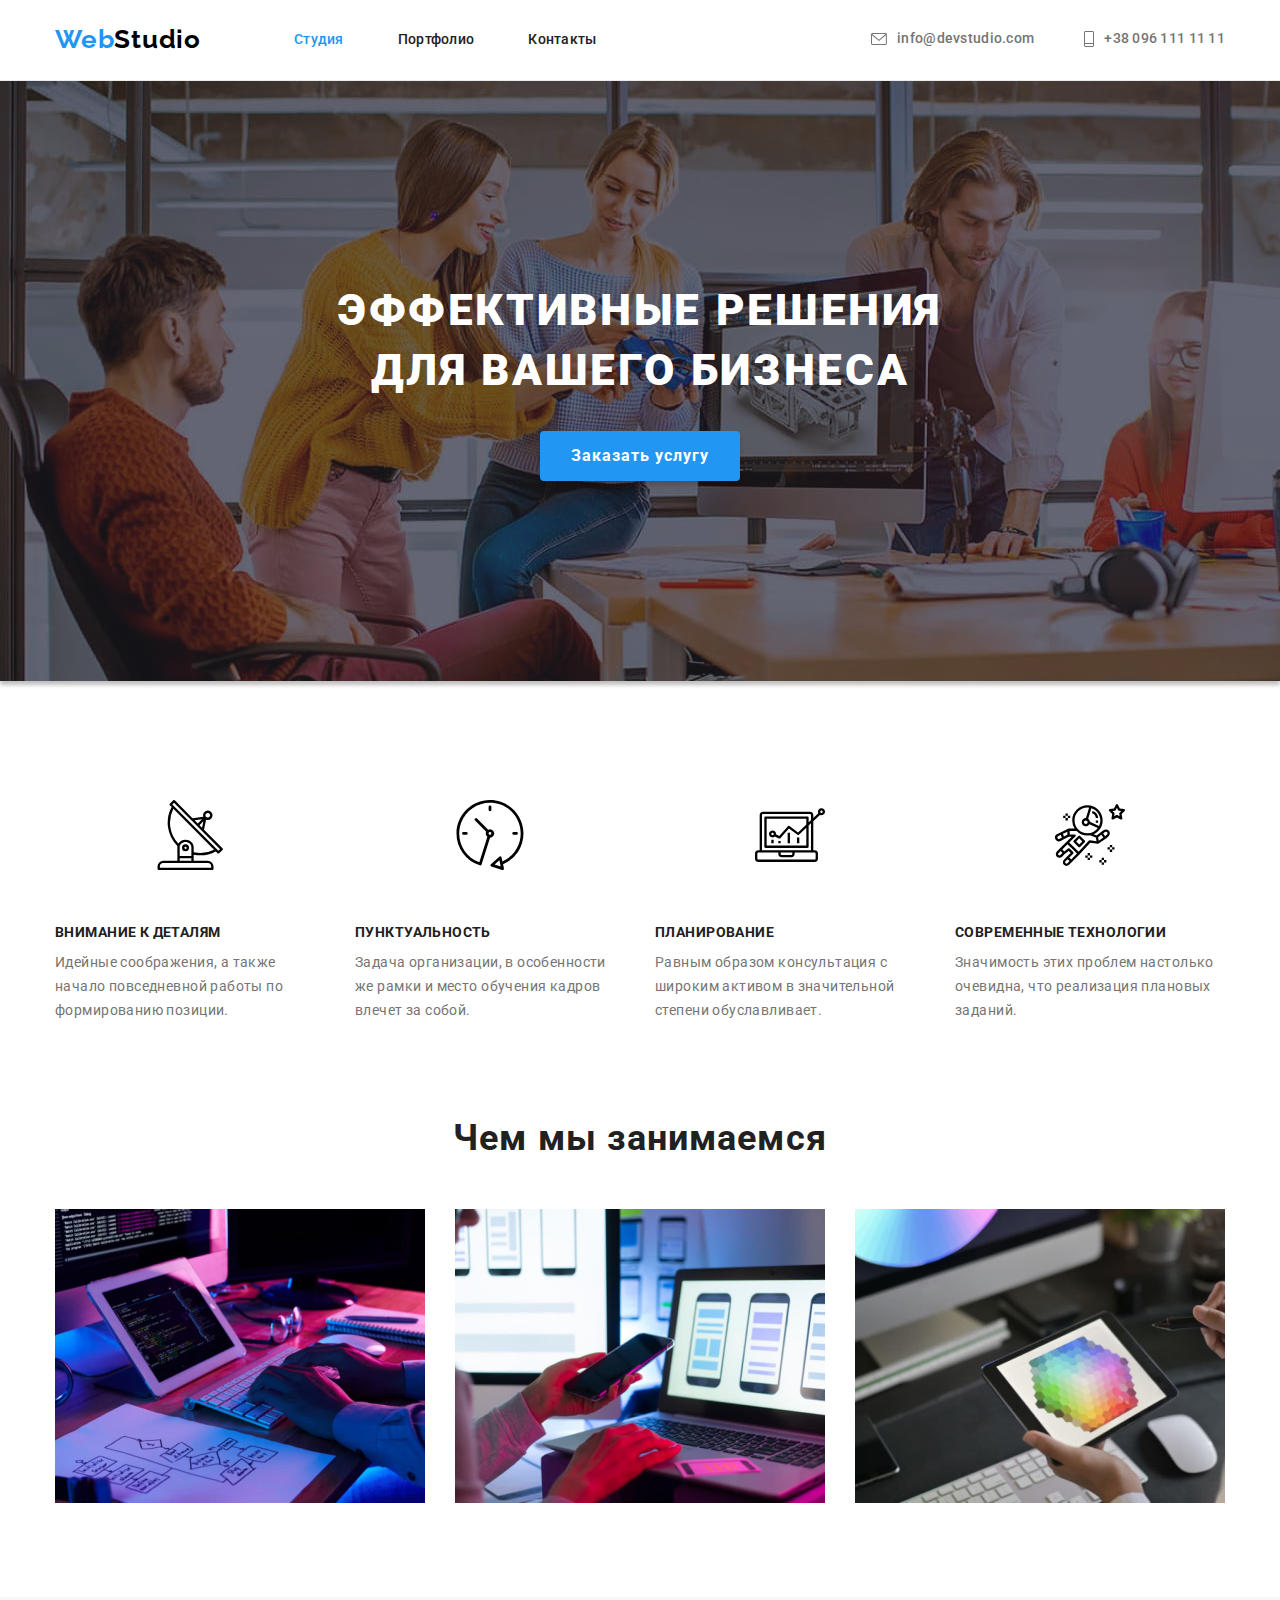
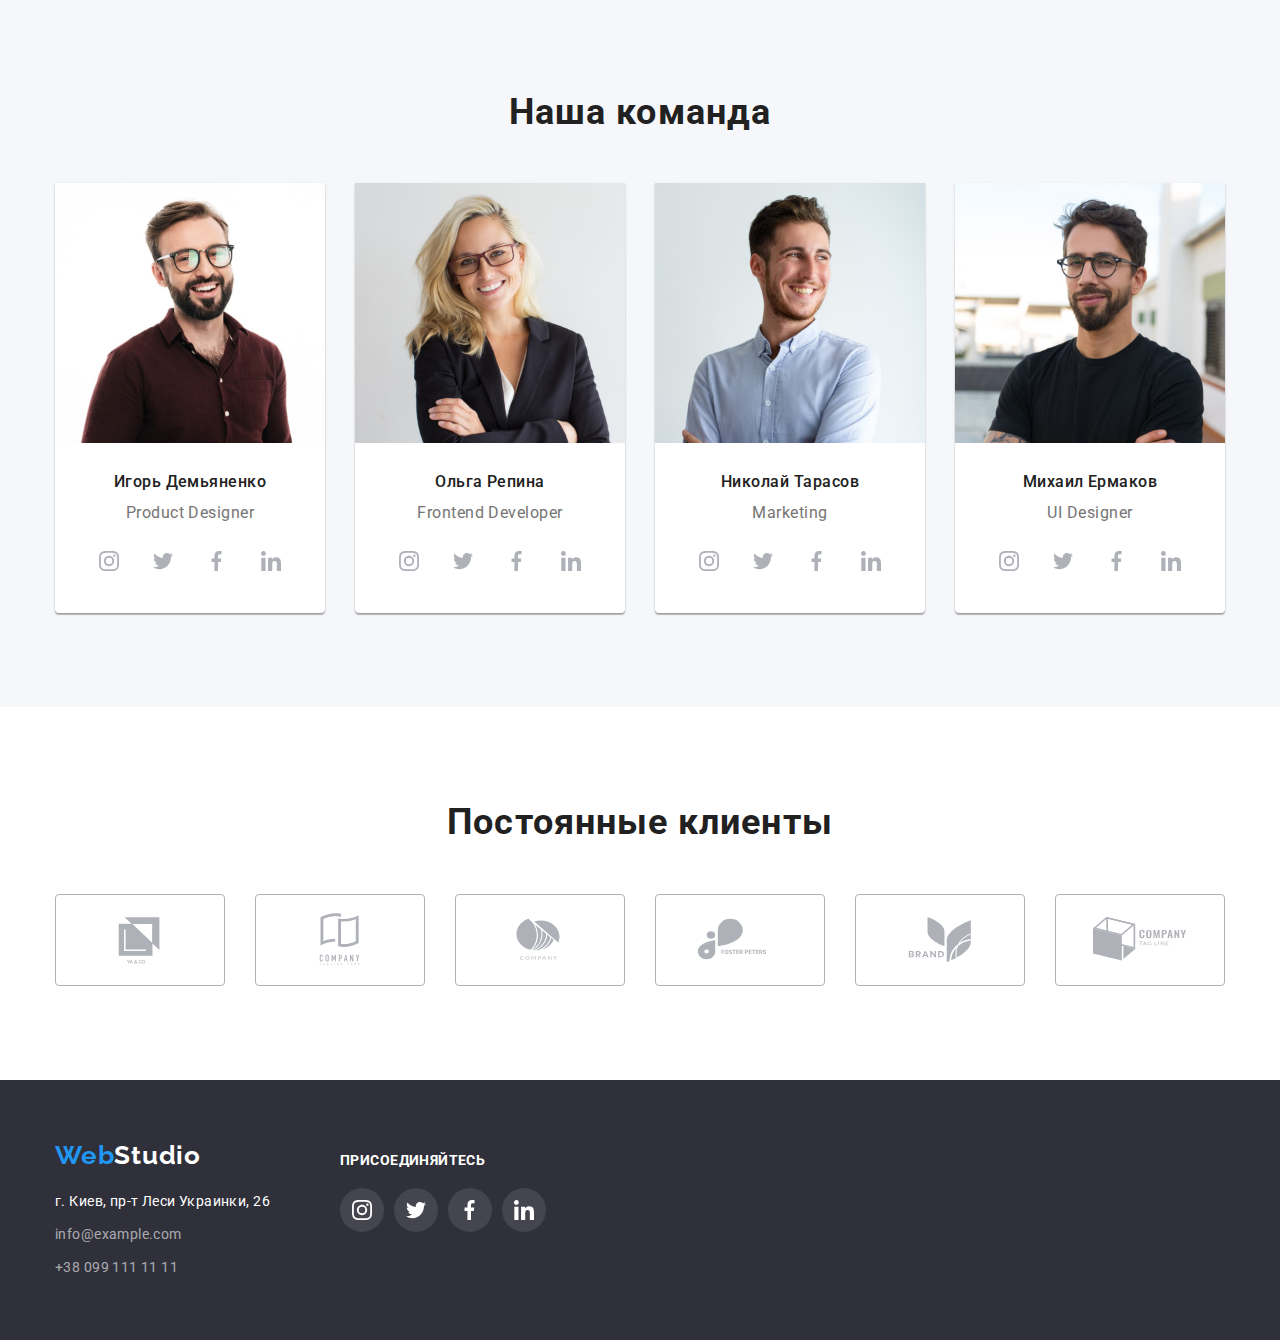
==== index.html @ 999654ea "1" ====
<!DOCTYPE html>
<html lang="ru">
<head>
    <meta charset="UTF-8">
    <meta http-equiv="X-UA-Compatible" content="IE=edge">
    <meta name="viewport" content="width=device-width, initial-scale=1.0">
    <title>WebStudio</title>
    <link rel="preconnect" href="https://fonts.googleapis.com">
    <link rel="preconnect" href="https://fonts.gstatic.com" crossorigin>
    <link rel="preconnect" href="https://fonts.googleapis.com">
    <link rel="preconnect" href="https://fonts.gstatic.com" crossorigin>
    <link href="https://fonts.googleapis.com/css2?family=Raleway:wght@700&family=Roboto:wght@400;500;700;900&display=swap"
        rel="stylesheet">
    <link rel="stylesheet" href="https://cdn.jsdelivr.net/npm/modern-normalize@1.1.0/modern-normalize.min.css">
    <link rel="stylesheet" href="./css/styles.css">
    </head>
<body>
    <!--header-->
    <header class="header-section section">
        <div class="header-container container">
            <nav class="navigation">
            <a class="header-logo" lang="en" href="index.html"><span class="logo-accent">Web</span>Studio</a> 
                    <ul class="navigation-list">
                    <li class="navigation-item">
                        <a class="link current" href="index.html">Студия</a>
                    </li>
                    <li class="navigation-item">
                        <a class="link" href="portfolio.html">Портфолио</a>
                    </li>
                    <li class="navigation-item">
                        <a class="link" href="#">Контакты</a>
                    </li>
                </ul>
            </nav>
            <ul class="navigation-contact">
                <li class="navigation-contact-item">
                    <a class="contact" href="mailto:info@devstudio.com">
                        <svg class="icon-contact" width="16px" height="12px" aria-hidden="true">
                            <use href="./images/icons.svg#icon-mail"></use>
                        </svg>
                    info@devstudio.com
                </a>
                </li>
                <li class="navigation-contact-item">
                    <a class="contact" href="tel:+380961111111">
                        <svg class="icon-contact" width="10px" height="16px" aria-hidden="true">
                            <use href="./images/icons.svg#icon-smartphone"></use>
                        </svg>
                    +38 096 111 11 11
                </a>
                </li>
            </ul>
        </div>        
    </header>
    <!--main content-->
    <main>
        <!--order service-->
        <section class="main-section section">
            <div class="container">
                <h1 class="main-text">Эффективные решения для вашего бизнеса</h1>
                <button class="button-service" type="button">Заказать услугу</button>
            </div>
        </section>
        <!--our advantages-->
        <section class="advantages-section section">
            <div class="container">
                <ul class="advantages-list">
                    <li class="advantages-item">
                        <div class="icon-container">
                            <svg class="advantage-icon">
                                <use href="./images/icons.svg#icon-advantages1"></use>
                            </svg>
                        </div>
                        <h3 class="advantages">
                            Внимание к деталям
                        </h3>
                        <p class="advantages-text">
                            Идейные соображения, а также начало повседневной работы по формированию позиции.
                        </p>
                    </li>
                    <li class="advantages-item">
                        <div class="icon-container">
                            <svg class="advantage-icon">
                                <use href="./images/icons.svg#icon-advantages2"></use>
                            </svg>
                        </div>
                        <h3 class="advantages">
                            Пунктуальность
                        </h3>
                        <p class="advantages-text">
                            Задача организации, в особенности же рамки и место обучения кадров влечет за собой.
                        </p>
                    </li>
                    <li class="advantages-item">
                        <div class="icon-container">
                            <svg class="advantage-icon">
                                <use href="./images/icons.svg#icon-advantages3"></use>
                            </svg>
                        </div>
                        <h3 class="advantages">
                            Планирование
                        </h3>
                        <p class="advantages-text">
                            Равным образом консультация с широким активом в значительной степени обуславливает.
                        </p>
                    </li>
                    <li class="advantages-item">
                        <div class="icon-container">
                            <svg class="advantage-icon">
                                <use href="./images/icons.svg#icon-advantages4"></use>
                            </svg>
                        </div>
                        <h3 class="advantages">
                            Современные технологии
                        </h3>
                        <p class="advantages-text">
                            Значимость этих проблем настолько очевидна, что реализация плановых заданий.
                        </p>
                    </li>
                </ul>
            </div>
        </section>
        <!--visual example-->
        <section class="visual-section section">
            <div class="container">
                <h2 class="section-item">Чем мы занимаемся</h2>
                <ul class="visual-list">
                    <li class="visual-item">
                        <img src="./images/visual-example-1.jpg" width="370" alt="Фото нашей работы 1">
                    </li>
                    <li class="visual-item">
                        <img src="./images/visual-example-2.jpg" width="370" alt="Фото нашей работы 2">
                    </li>
                    <li class="visual-item">
                        <img src="./images/visual-example-3.jpg" width="370" alt="Фото нашей работы 3">
                    </li>
                </ul>
            </div>
        </section>
        <!--our team-->
        <section class="section-team section">
            <div class="container">
                <h2 class="section-item">Наша команда</h2>
                <ul class="team-list">
                    <li class="team-unit">
                        <img class="team-img" src="./images/demyanenko.jpg" width="270" alt="Фото Игорь Демьяненко">
                        <h3 class="teammate-name">Игорь Демьяненко</h3>
                        <p class="teammate-position">Product Designer</p>
                        <ul class="social-list">
                            <li>
                                <a href="#" class="link-area">
                                    <svg class="social-links">
                                        <use href="./images/icons.svg#icon-instagram" width="20px" height="20px"></use>
                                    </svg>
                                </a>
                            </li>
                            <li>
                                <a href="#" class="link-area">
                                    <svg class="social-links">
                                        <use href="./images/icons.svg#icon-twitter" width="20px" height="20px"></use>
                                    </svg>
                                </a>
                            </li>
                            <li>
                                <a href="#" class="link-area">
                                    <svg class="social-links">
                                        <use href="./images/icons.svg#icon-facebook" width="20px" height="20px"></use>
                                    </svg>
                                </a>
                            </li>                                <li>
                                   <a href="#" class="link-area">
                                    <svg class="social-links">
                                        <use href="./images/icons.svg#icon-linkedin" width="20px" height="20px"></use>
                                    </svg>
                                </a>
                            </li>
                        </ul>
                    </li>
                    <li class="team-unit">
                        <img class="team-img" src="./images/repina.jpg" width="270" alt="Фото Ольга Репина">
                        <h3 class="teammate-name">Ольга Репина</h3>
                        <p class="teammate-position">Frontend Developer</p>
                        <ul class="social-list">
                            <li>
                                <a href="#" class="link-area">
                                    <svg class="social-links">
                                        <use href="./images/icons.svg#icon-instagram" width="20px" height="20px"></use>
                                    </svg>
                                </a>
                            </li>
                            <li>
                                <a href="#" class="link-area">
                                    <svg class="social-links">
                                        <use href="./images/icons.svg#icon-twitter" width="20px" height="20px"></use>
                                    </svg>
                                </a>
                            </li>
                            <li>
                                <a href="#" class="link-area">
                                    <svg class="social-links">
                                        <use href="./images/icons.svg#icon-facebook" width="20px" height="20px"></use>
                                    </svg>
                                </a>
                            </li>
                            <li>
                                <a href="#" class="link-area">
                                    <svg class="social-links">
                                        <use href="./images/icons.svg#icon-linkedin" width="20px" height="20px"></use>
                                    </svg>
                                </a>
                            </li>
                        </ul>
                    </li>
                    <li class="team-unit">
                        <img class="team-img" src="./images/tarasov.jpg" width="270" alt="Фото Николай Тарасов">
                        <h3 class="teammate-name">Николай Тарасов</h3>
                        <p class="teammate-position">Marketing</p>
                        <ul class="social-list">
                            <li>
                                <a href="#" class="link-area">
                                    <svg class="social-links">
                                        <use href="./images/icons.svg#icon-instagram" width="20px" height="20px"></use>
                                    </svg>
                                </a>
                            </li>
                            <li>
                                <a href="#" class="link-area">
                                    <svg class="social-links">
                                        <use href="./images/icons.svg#icon-twitter" width="20px" height="20px"></use>
                                    </svg>
                                </a>
                            </li>
                            <li>
                                <a href="#" class="link-area">
                                    <svg class="social-links">
                                        <use href="./images/icons.svg#icon-facebook" width="20px" height="20px"></use>
                                    </svg>
                                </a>
                            </li>
                            <li>
                                <a href="#" class="link-area">
                                    <svg class="social-links">
                                        <use href="./images/icons.svg#icon-linkedin" width="20px" height="20px"></use>
                                    </svg>
                                </a>
                            </li>
                        </ul>
                    </li>
                    <li class="team-unit">
                        <img class="team-img" src="./images/yermakov.jpg" width="270" alt="Фото Михаил Ермаков">
                        <h3 class="teammate-name">Михаил Ермаков</h3>
                        <p class="teammate-position">UI Designer</p>
                        <ul class="social-list">
                            <li>
                                <a href="#" class="link-area">
                                    <svg class="social-links">
                                        <use href="./images/icons.svg#icon-instagram" width="20px" height="20px"></use>
                                    </svg>
                                </a>
                            </li>
                            <li>
                                <a href="#" class="link-area">
                                    <svg class="social-links">
                                        <use href="./images/icons.svg#icon-twitter" width="20px" height="20px"></use>
                                    </svg>
                                </a>
                            </li>
                            <li>
                                <a href="#" class="link-area">
                                    <svg class="social-links">
                                        <use href="./images/icons.svg#icon-facebook" width="20px" height="20px"></use>
                                    </svg>
                                </a>
                            </li>
                            <li>
                                <a href="#" class="link-area">
                                    <svg class="social-links">
                                        <use href="./images/icons.svg#icon-linkedin" width="20px" height="20px"></use>
                                    </svg>
                                </a>
                            </li>
                        </ul>
                    </li>
                </ul>
            </div>
        </section>
        <!--clients-->
        <section class="section">
            <div class="container">
                <h2 class="section-item">Постоянные клиенты</h2>
                <ul class="client-list">
                    <li class="client">
                        <a class="client-link" href="#">
                            <svg class="client-item" aria-label="ссылка на постоянного клиента">
                                <use href="./images/icons.svg#icon-direct1"></use>
                            </svg>
                        </a>
                    </li>
                    <li class="client">
                        <a class="client-link" href="#">
                            <svg class="client-item" aria-label="ссылка на постоянного клиента">
                                <use href="./images/icons.svg#icon-direct2"></use>
                            </svg>
                        </a>
                    </li>
                    <li class="client">
                        <a class="client-link" href="#">
                            <svg class="client-item" aria-label="ссылка на постоянного клиента">
                                <use href="./images/icons.svg#icon-direct3"></use>
                            </svg>
                        </a>
                    </li>
                    <li class="client">
                        <a class="client-link" href="#">
                            <svg class="client-item" aria-label="ссылка на постоянного клиента">
                                <use href="./images/icons.svg#icon-direct4"></use>
                            </svg>
                        </a>
                    </li>
                    <li class="client">
                        <a class="client-link" href="#">
                            <svg class="client-item" aria-label="ссылка на постоянного клиента">
                                <use href="./images/icons.svg#icon-direct5"></use>
                            </svg>
                        </a>
                    </li>
                    <li class="client">
                        <a class="client-link" href="#">
                            <svg class="client-item" aria-label="ссылка на постоянного клиента">
                                <use href="./images/icons.svg#icon-direct6"></use>
                            </svg>
                        </a>
                    </li>
                </ul>
            </div>
        </section>
    </main>
    <!--footer-->
    <footer>
        <div class="container">
            <div>
                <a class="footer-logo" lang="en" href="index.html"><span class="logo-accent">Web</span>Studio</a>
                <address class="location">г. Киев, пр-т Леси Украинки, 26</address>
                <ul class="footer-contact-list">
                    <li class="footer-contact-item">
                        <a class="contact-footer" href="mailto:info@example.com">info@example.com</a>
                    </li>
                    <li class="footer-contact-item">
                        <a class="contact-footer" href="tel:+380991111111">+38 099 111 11 11</a>
                    </li>
                </ul>
                </address>
            </div>
        <div class="container-footer-icons">
            <h3>Присоединяйтесь</h3>
            <ul class="footer-icons-list">
                <li class="footer-social-icons">
                    <a href="#" class="footer-social-link">
                        <svg class="footer-social-icon">
                            <use href="./images/icons.svg#icon-instagram" width="20px" height="20px"></use>
                        </svg>
                    </a>
                </li>
                <li class="footer-social-icons">
                    <a href="#" class="footer-social-link">
                        <svg class="footer-social-icon">
                            <use href="./images/icons.svg#icon-twitter" width="20px" height="20px"></use>
                        </svg>
                    </a>
                </li>
                <li class="footer-social-icons">
                    <a href="#" class="footer-social-link">
                        <svg class="footer-social-icon">
                            <use href="./images/icons.svg#icon-facebook" width="20px" height="20px"></use>
                        </svg>
                    </a>
                </li>
                <li class="footer-social-icons">
                    <a href="#" class="footer-social-link">
                        <svg class="footer-social-icon">
                            <use href="./images/icons.svg#icon-linkedin" width="20px" height="20px"></use>
                        </svg>
                    </a>
                </li>
            </ul>
            </div>
        </div>
    </footer>
</body>
</html>
---- css/styles.css ----
body {
    background-color: #FFFFFF;
    font-family: 'Roboto','Verdana', 'Tahoma', sans-serif;
    color: #757575;
    margin: 0;
}

:root {
    --name-color: #212121;
    --hover-color: #2196f3
}
ul {
    list-style: none;
    padding-left: 0;
    margin-top: 0;
    margin-bottom: 0;
}

h1,
h2,
h3,
h4,
h5,
h6,
p,
a{
    margin-top: 0;
    margin-bottom: 0;
    text-decoration: none
}

.section, section {
    padding-top: 94px;
    padding-bottom: 94px;
}  

.container {
    width: 1200px;
    padding-left: 15px;
    padding-right: 15px;
    margin-right: auto;
    margin-left: auto
}

/* header */

.header-logo{
    font-family: 'Raleway', 'Verdana', 'Tahoma', sans-serif;
    font-weight: 700;
    font-size: 26px;
    line-height: 1.19;
    letter-spacing: 0.03em;
    color: #000000;
    margin-right: 93px
}

.logo-accent {
    color: var(--hover-color);
}

.header-section {
    padding-top: 24px;
    padding-bottom: 25px;
    border-bottom: 1px solid #ececec;
    flex-wrap: nowrap;
}

.navigation-item{
    display: inline-block;
 }
.navigation, .header-container, .navigation-contact{
    display: flex;
    align-items: center
}

.navigation-contact{
    margin-left: auto;
}

.navigation-contact a{
    display: flex;
    align-items: center;
}

.icon-contact{
    margin-right: 10px;
    fill: #757575;
}

.contact:hover .icon-contact,
.contact:focus .icon-contact{
    fill: var(--hover-color);
}


.link {
    font-weight: 500;
    font-size: 14px;
    line-height: 1.14;
    letter-spacing: 0.02em;
    color: var(--name-color)
}

.navigation-item:not(:last-child) {
    margin-right: 50px;
}

.navigation-contact-item:first-child {
    margin-right: 50px;
}


.link:hover, 
.contact:hover, 
.link:focus, 
.contact:focus, 
.current, 
.contact-footer:hover, 
.contact-footer:focus{
    color: var(--hover-color)
}

.contact {
    font-weight: 500;
    font-size: 14px;
    line-height: 1.14;
    letter-spacing: 0.02em;
    color: #757575;
}

.main-section {
    background: #2F303A;
    padding-top: 200px;
    padding-bottom: 200px;
    text-align: center;
    background-image: linear-gradient(
        to right,
        rgba(47, 48, 58, 0.4),
        rgba(47, 48, 58, 0.4)
        ),
    url(../images/main-section.jpg);
    box-shadow: 0px 4px 4px rgba(0, 0, 0, 0.25);
    max-width: 1600px;
    margin-left: auto;
    margin-right: auto;
    
}

.main-text {
    font-weight: 900;
    font-size: 44px;
    line-height: 1.36;
    text-align: center;
    letter-spacing: 0.06em;
    text-transform: uppercase;
    color: #FFFFFF;
    width: 696px;
    height: 120px;
    left: 452px;
    top: 280px;
    margin: auto;
}

.button-service {
    font-family: 'Roboto';
    width: 200px;
    height: 50px;
    background: #2196F3;
    box-shadow: 0px 4px 4px rgba(0, 0, 0, 0.15);
    border-radius: 4px;
    border: 0;
    font-weight: 700;
    font-size: 16px;
    line-height: 1.87;
    align-items: center;
    text-align: center;
    letter-spacing: 0.06em;
    color: #FFFFFF;
    cursor: pointer;
    margin-top: 30px;
    min-width: 13px;
}

.advantages {
    font-weight: 700;
    font-size: 14px;
    line-height: 1.14;
    letter-spacing: 0.03em;
    text-transform: uppercase;
    color: var(--name-color);
    margin-bottom: 10px;
}

.advantage-icon{
    width: 70px;
    height: 70px;
}

.icon-container{
    display: flex;
    align-items: center;
    justify-content: center;
    margin-bottom: 30px;
    border-radius: 4px;
    width: 270px;
    height: 120px;
}

.advantages-text {
    font-size: 14px;
    line-height: 1.71;
    letter-spacing: 0.03em;
}

.advantages-section {
    margin: auto;
    padding-top: 94px;
    padding-bottom: 94px;
}

.advantages-list {
    display: flex;
    margin-top: 0;
    margin-bottom: 0;
}

.advantages-item{
    letter-spacing: 0.03em;
    margin-right: 30px;
    width: 270px;
}

.advantages-item:last-child{
    margin-right: 0px;
}

.visual-section{
    padding-top: 0
}

.section-item {
    font-weight: 700;
    font-size: 36px;
    line-height: 1.17;
    text-align: center;
    letter-spacing: 0.03em;
    color: var(--name-color);
    margin-bottom: 50px;
    margin-top: 0;
}

.visual-list{
    display: flex;
}

.visual-item:not(:last-child){
    margin-right: 30px;
}

img {
    display: block;
    max-width: 100%;
    height: auto;
}

.section-team{
    background-color: #f5f7fa
}

.team-list{
    display: flex;
}

.team-unit{
    text-align: center;
    margin-right: 30px;
    border-radius: 0px 0px 4px 4px;
    box-shadow: 0px 1px 3px rgb(0 0 0 / 12%), 0px 1px 1px rgb(0 0 0 / 14%), 0px 2px 1px rgb(0 0 0 / 20%);
    background: #FFFFFF
}

.team-unit:last-child{
    margin-right: 0px;
}

.team-img{
    padding-bottom: 30px;
}

.teammate-name {
    font-weight: 500;
    font-size: 16px;
    line-height: 1.18;
    text-align: center;
    letter-spacing: 0.03em;
    color: var(--name-color);
    margin-top: 0;
    margin-bottom: 10px;
}

.teammate-position {
    font-size: 16px;
    line-height: 1.35;
    text-align: center;
    letter-spacing: 0.03em;
    margin-bottom: 16px;
    margin-top: 0;
}

.social-list {
    display: flex;
    list-style: none;
    padding-left: 32px;
    padding-right: 32px;
    margin-bottom: 30px;
    justify-content: space-between;
}

.social-links {
    width: 20px;
    height: 20px;
    fill: rgba(175, 177, 184, 1);
}

.link-area {
    display: flex;
    align-items: center;
    justify-content: center;
    width: 44px;
    height: 44px;
    border-radius: 50%;
}

.link-area:hover,
.link-area:focus{
    background-color: var(--hover-color);
}

.link-area:hover .social-links,
.link-area:focus .social-links{
    fill: #FFFFFF
}


.client-list{
    display: flex;
}

.client-link{
    display: flex;
    justify-content: center;
    align-items: center;
    width: 170px;
    height: 92px;
    border: 1px solid #afb1b8;
    border-radius: 4px;
    text-align: center;
}

.client-item{
    width: 106px;
    height: 60px;
    fill: #afb1b8;
}

.client-list li:not(:last-child){
    margin-right: 30px;
}

.client-link:hover,
.client-link:focus{
    border: 2px solid var(--hover-color);
    border-radius: 4px;
}

.client-link:hover .client-item,
.client-link:focus .client-item{
    fill: var(--hover-color);
}

.location {
    font-style: normal;
    font-size: 14px;
    line-height: 1.71;
    letter-spacing: 0.03em;
    color: #FFFFFF;
    margin-bottom: 9px;
}

/* footer */

footer {
    background: #2F303A;
    padding-top: 60px;
    padding-bottom: 60px;
}

.contact-footer {
    font-style: normal;
    font-size: 14px;
    line-height: 1.71;
    letter-spacing: 0.03em;
    color: rgba(255, 255, 255, 0.6);
    margin-bottom: 9px;
}

.footer-logo {
    color: #FFFFFF;
    margin-bottom: 20px;
    font-family: 'Raleway', 'Verdana', 'Tahoma', sans-serif;
    font-weight: 700;
    font-size: 26px;
    line-height: 1.19;
    letter-spacing: 0.03em;
    display: block;
}

.address, .footer-contact-item:first-child {
    margin-bottom: 9px;
}

footer .container{
    display: flex;
}

.container-footer-icons{
    margin-top: 12px;
    margin-left: 70px;
}

.container-footer-icons h3 {
    font-family: 'Roboto';
    font-style: normal;
    font-weight: 700;
    font-size: 14px;
    line-height: 16px;
    letter-spacing: 0.03em;
    text-transform: uppercase;
    color: #FFFFFF;
}

.footer-icons-list{
    display: flex;
    list-style: none;
    padding: 0;
    margin-top: 20px;
}


.footer-social-icons:not(:last-child) {
    margin-right: 10px;
}

.footer-social-link{
    display: flex;
    align-items: center;
    justify-content: center;
    width: 44px;
    height: 44px;
    border-radius: 50%;
    background-color: rgba(255, 255, 255, 0.1);
}

.footer-social-link:hover,
.footer-social-link:focus{
    background-color:var(--hover-color)
}

.footer-social-icon{
    width: 20px;
    height: 20px;
    fill: #fff;
}

.button-list{
    display: flex;
    justify-content: center;
    margin-bottom: 50px;
}

.portfolio-button {
    font-family: 'Roboto';
    font-weight: 500;
    font-size: 16px;
    line-height: 1.62;
    text-align: center;
    letter-spacing: 0.03em;
    color: var(--name-color);
    cursor: pointer;
    padding: 6px 22px;
    border: 0;
}

.button-item{
    margin-right: 8px;
}

.button-item:last-child{
    margin-right: 0px;
}

.portfolio-button:hover, .portfolio-button:focus {
    background: var(--hover-color);
    box-shadow: 0px 3px 1px rgba(0, 0, 0, 0.1), 0px 1px 2px rgba(0, 0, 0, 0.08), 0px 2px 2px rgba(0, 0, 0, 0.12);
    border-radius: 4px;
    font-weight: 500;
    font-size: 16px;
    line-height: 1.62;
    text-align: center;
    letter-spacing: 0.03em;
    color: #FFFFFF
}

.portfolio-list{
    display: flex;
    flex-wrap: wrap;
}

.portfolio-section{
    margin-right: 30px;
    margin-bottom: 30px;
}

.portfolio-section:hover,
.portfolio-section:focus{
    box-shadow: 0px 1px 1px rgba(0, 0, 0, 0.12),
        0px 4px 4px rgba(0, 0, 0, 0.06),
        1px 4px 6px rgba(0, 0, 0, 0.16);
}

.portfolio-section:nth-child(3n) {
    margin-right: 0;
}

.portfolio-section:nth-last-child(-n + 3) {
    margin-bottom: 0;
}

.portfolio-discription{
    border-left: 1px solid #eeeeee;
    border-right: 1px solid #eeeeee;
    border-bottom: 1px solid #eeeeee;
    padding: 20px 24px;
}

.portfolio-item {
    font-weight: 700;
    font-size: 18px;
    line-height: 2;
    letter-spacing: 0.06em;
    color: var(--name-color);
    margin-bottom: 4px;
}

.portfolio-type {
    font-size: 16px;
    line-height: 1.875;
    letter-spacing: 0.03em;
    color: #757575;
}
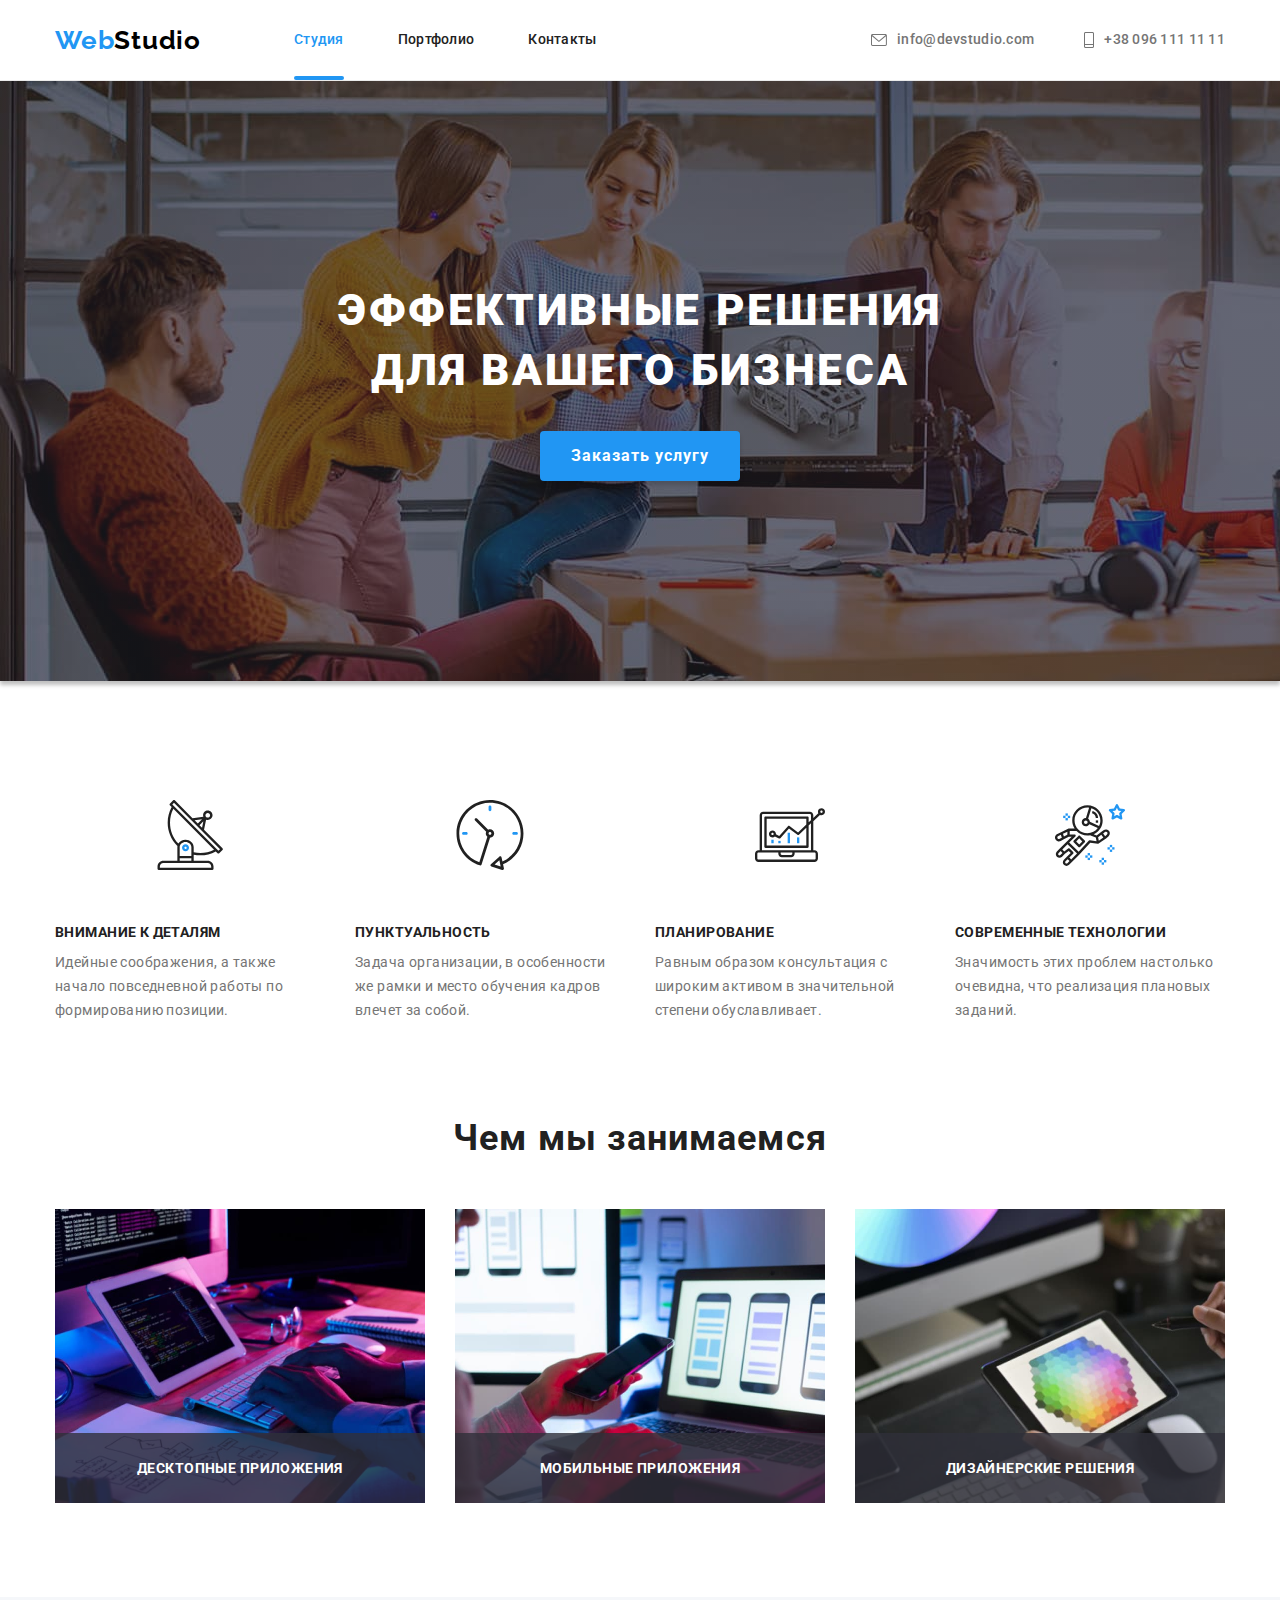
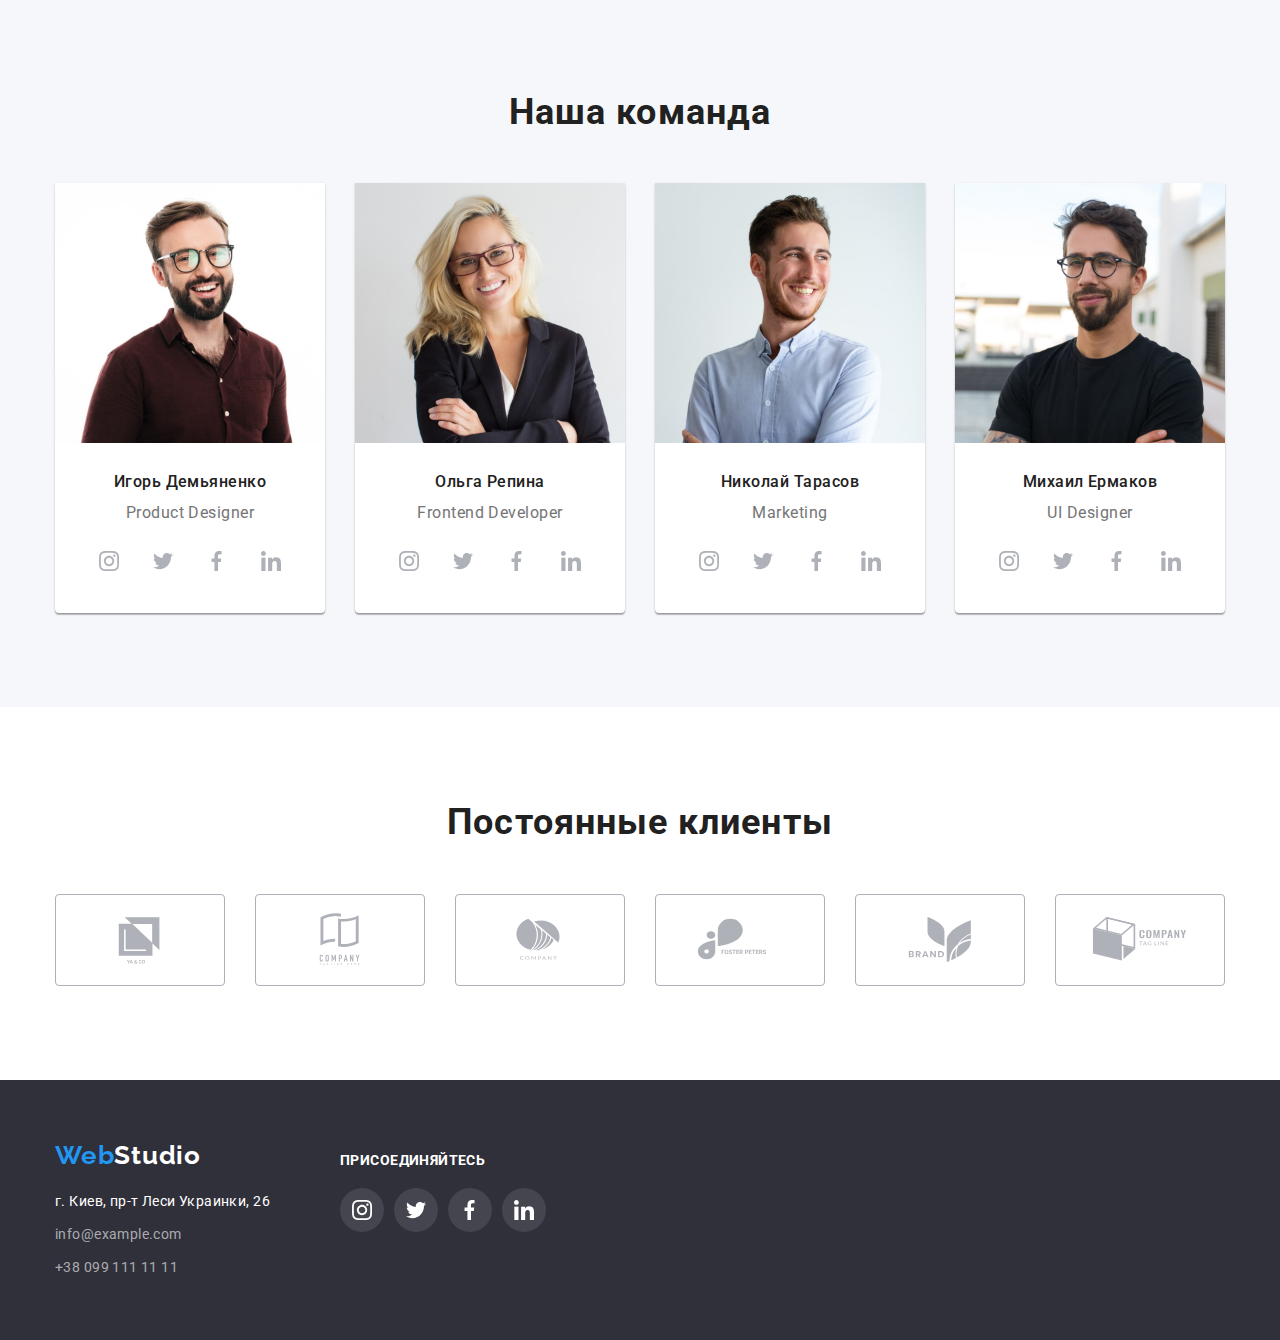
==== commit 5328d589: "1" ====
--- a/index.html
+++ b/index.html
@@ -39,7 +39,7 @@
                             <use href="./images/icons.svg#icon-mail"></use>
                         </svg>
                     info@devstudio.com
-                </a>
+                    </a>
                 </li>
                 <li class="navigation-contact-item">
                     <a class="contact" href="tel:+380961111111">
@@ -47,7 +47,7 @@
                             <use href="./images/icons.svg#icon-smartphone"></use>
                         </svg>
                     +38 096 111 11 11
-                </a>
+                    </a>
                 </li>
             </ul>
         </div>        
@@ -58,7 +58,7 @@
         <section class="main-section section">
             <div class="container">
                 <h1 class="main-text">Эффективные решения для вашего бизнеса</h1>
-                <button class="button-service" type="button">Заказать услугу</button>
+                <button data-modal-open class="button-service" type="button">Заказать услугу</button>
             </div>
         </section>
         <!--our advantages-->
@@ -126,13 +126,22 @@
                 <h2 class="section-item">Чем мы занимаемся</h2>
                 <ul class="visual-list">
                     <li class="visual-item">
-                        <img src="./images/visual-example-1.jpg" width="370" alt="Фото нашей работы 1">
+                        <div>
+                            <img src="./images/visual-example-1.jpg" width="370" alt="Фото нашей работы 1">
+                            <p class="name-work">Десктопные приложения</p>
+                        </div>                
                     </li>
                     <li class="visual-item">
-                        <img src="./images/visual-example-2.jpg" width="370" alt="Фото нашей работы 2">
+                        <div>
+                            <img src="./images/visual-example-2.jpg" width="370" alt="Фото нашей работы 2">
+                            <p class="name-work">Мобильные приложения</p>
+                        </div>
                     </li>
                     <li class="visual-item">
-                        <img src="./images/visual-example-3.jpg" width="370" alt="Фото нашей работы 3">
+                        <div>
+                            <img src="./images/visual-example-3.jpg" width="370" alt="Фото нашей работы 3">
+                            <p class="name-work">Дизайнерские решения</p>
+                        </div>
                     </li>
                 </ul>
             </div>
@@ -386,5 +395,17 @@
             </div>
         </div>
     </footer>
+    <!--Modal window-->
+    <div data-modal class="backdrop is-hidden">
+        <div class="modal">
+            <button data-modal-close class="modal-btn">
+                <svg class="modal-icon">
+                    <use width="11" height="11" href="./images/icons.svg#icon-vector"></use>
+                </svg>
+            </button>
+        </div>
+    </div>
+    <!--<script src="./js/modal.js"></script>-->
+    <script src="./js/modal.js"></script>
 </body>
 </html>--- a/css/styles.css
+++ b/css/styles.css
@@ -7,7 +7,8 @@
 
 :root {
     --name-color: #212121;
-    --hover-color: #2196f3
+    --hover-color: #2196f3;
+    --animation: cubic-bezier(0.4, 0, 0.2, 1);
 }
 ul {
     list-style: none;
@@ -59,8 +60,8 @@
 }
 
 .header-section {
-    padding-top: 24px;
-    padding-bottom: 25px;
+    padding-top: 0px;
+    padding-bottom: 0px;
     border-bottom: 1px solid #ececec;
     flex-wrap: nowrap;
 }
@@ -75,11 +76,6 @@
 
 .navigation-contact{
     margin-left: auto;
-}
-
-.navigation-contact a{
-    display: flex;
-    align-items: center;
 }
 
 .icon-contact{
@@ -98,7 +94,16 @@
     font-size: 14px;
     line-height: 1.14;
     letter-spacing: 0.02em;
-    color: var(--name-color)
+    color: var(--name-color);
+
+    padding-top: 32px;
+    padding-bottom: 32px;
+    display: block;
+    position: relative;
+
+    transition-property: color;
+    transition-duration: 250ms;
+    transition-timing-function: var(--animation);
 }
 
 .navigation-item:not(:last-child) {
@@ -108,7 +113,6 @@
 .navigation-contact-item:first-child {
     margin-right: 50px;
 }
-
 
 .link:hover, 
 .contact:hover, 
@@ -117,8 +121,33 @@
 .current, 
 .contact-footer:hover, 
 .contact-footer:focus{
-    color: var(--hover-color)
-}
+    color: var(--hover-color);
+}
+
+
+.link::after{
+    content: "";
+    position: absolute;
+    left: 0px;
+    bottom: 0px;
+    display: block;
+    width: 100%;
+    height: 4px;
+    background-color: var(--hover-color);
+    opacity: 0;
+    transition: opacity 250ms var(--animation);
+}
+
+.current::after {
+    opacity: 1;
+    border-radius: 4px;
+}
+
+.link:hover::after { 
+    opacity: 1;
+    border-radius: 4px;
+}
+
 
 .contact {
     font-weight: 500;
@@ -126,6 +155,14 @@
     line-height: 1.14;
     letter-spacing: 0.02em;
     color: #757575;
+    
+    display: flex;
+    align-items: center;
+
+    transition-property: color;
+    transition-duration: 250ms;
+    transition-timing-function: var(--animation);
+
 }
 
 .main-section {
@@ -253,8 +290,33 @@
     display: flex;
 }
 
+.visual-item{
+    position: relative;
+    display: block;
+}
+
 .visual-item:not(:last-child){
     margin-right: 30px;
+}
+
+.name-work{
+    font-family: 'Roboto';
+    font-style: normal;
+    font-weight: 700;
+    font-size: 14px;
+    line-height: 16px;
+    text-align: center;
+    letter-spacing: 0.03em;
+    text-transform: uppercase;
+    color: #FFFFFF;
+    position: absolute;
+    background: rgba(47, 48, 58, 0.8);
+    bottom: 0;
+    left: 0;
+    right: 0;
+    height: 70px;
+    padding-top: 27px;
+
 }
 
 img {
@@ -329,6 +391,10 @@
     width: 44px;
     height: 44px;
     border-radius: 50%;
+
+    transition-property: background-color, fill;
+    transition-duration: 250ms;
+    transition-timing-function: var(--animation);
 }
 
 .link-area:hover,
@@ -355,12 +421,20 @@
     border: 1px solid #afb1b8;
     border-radius: 4px;
     text-align: center;
+
+    transition-property: fill, border-color;
+    transition-duration: 250ms;
+    transition-timing-function: var(--animation);
 }
 
 .client-item{
     width: 106px;
     height: 60px;
     fill: #afb1b8;
+
+    transition-property: fill;
+    transition-duration: 250ms;
+    transition-timing-function: var(--animation);
 }
 
 .client-list li:not(:last-child){
@@ -402,6 +476,10 @@
     letter-spacing: 0.03em;
     color: rgba(255, 255, 255, 0.6);
     margin-bottom: 9px;
+
+    transition-property: color;
+    transition-duration: 250ms;
+    transition-timing-function: var(--animation);
 }
 
 .footer-logo {
@@ -459,6 +537,10 @@
     height: 44px;
     border-radius: 50%;
     background-color: rgba(255, 255, 255, 0.1);
+
+    transition-property: background-color;
+    transition-duration: 250ms;
+    transition-timing-function: var(--animation);
 }
 
 .footer-social-link:hover,
@@ -489,6 +571,10 @@
     cursor: pointer;
     padding: 6px 22px;
     border: 0;
+
+    transition-property: color, background-color, box-shadow;
+    transition-duration: 250ms;
+    transition-timing-function: var(--animation);
 }
 
 .button-item{
@@ -516,6 +602,68 @@
     flex-wrap: wrap;
 }
 
+.portfolio-list > .portfolio-section {
+    width: calc((100% - 60px) / 3);
+    margin-right: 30px;
+    margin-bottom: 30px;
+}
+
+.portfolio-link {
+    display: block;
+    text-decoration: none;
+    transition-property: box-shadow;
+    transition-duration: 250ms;
+    transition-timing-function: var(--animation);
+}
+
+.portfolio-link:hover .portfolio-overlay{
+    transform: translateY(0);
+}
+
+.portfolio-thumb {
+    position: relative;
+    overflow: hidden;
+}
+
+.portfolio-thumb::before {
+    display: inline-block;
+    content: "";
+    position: absolute;
+    top: 0;
+    left: 0;
+    width: 100%;
+    height: 100%;
+    background-color: rgba(33, 150, 243, 0.9);
+    transform: translateY(100%);
+    transition: transform 250ms var(--animation);
+}
+
+.portfolio-overlay {
+    position: absolute;
+    top: 0;
+    left: 0;
+    width: 100%;
+    height: 100%;
+    display: flex;
+    justify-content: center;
+    align-items: center;
+    transform: translateY(100%);
+    transition: transform 250ms var(--animation);
+}
+
+.portfolio-about {
+    padding-left: 24px;
+    padding-right: 24px;
+    font-size: 18px;
+    line-height: 1.56;
+    letter-spacing: 0.03em;
+    color: #ffffff;
+}
+
+.portfolio-link:hover .portfolio-thumb::before{
+    transform: translateY(0);
+}
+
 .portfolio-section{
     margin-right: 30px;
     margin-bottom: 30px;
@@ -557,4 +705,54 @@
     line-height: 1.875;
     letter-spacing: 0.03em;
     color: #757575;
-}+}
+
+
+.backdrop {
+    position: fixed;
+    top: 0;
+    left: 0;
+    width: 100%;
+    height: 100%;
+    background-color: rgba(0, 0, 0, 0.2);
+    opacity: 1;
+}
+
+.backdrop.is-hidden {
+    opacity: 0;
+    pointer-events: none;
+}
+
+.modal {
+    position: absolute;
+    top: 50%;
+    left: 50%;
+    transform: translate(-50%, -50%);
+    width: 528px;
+    height: 581px;
+    background-color:#ffffff;
+    box-shadow: 0px 1px 3px rgb(0 0 0 / 12%), 
+                0px 1px 1px rgb(0 0 0 / 14%), 
+                0px 2px 1px rgb(0 0 0 / 20%);
+    border-radius: 4px;
+}
+
+.modal-btn {
+    display: flex;
+    justify-content: center;
+    align-items: center;
+    position: absolute;
+    top: 8px;
+    right: 8px;
+    width: 30px;
+    height: 30px;
+    border: 1px solid rgba(0, 0, 0, 0.1);
+    border-radius: 50%;
+    background: #ffffff;
+    cursor: pointer;
+}
+
+.modal-icon {
+    width: 11px;
+    height: 11px;
+}
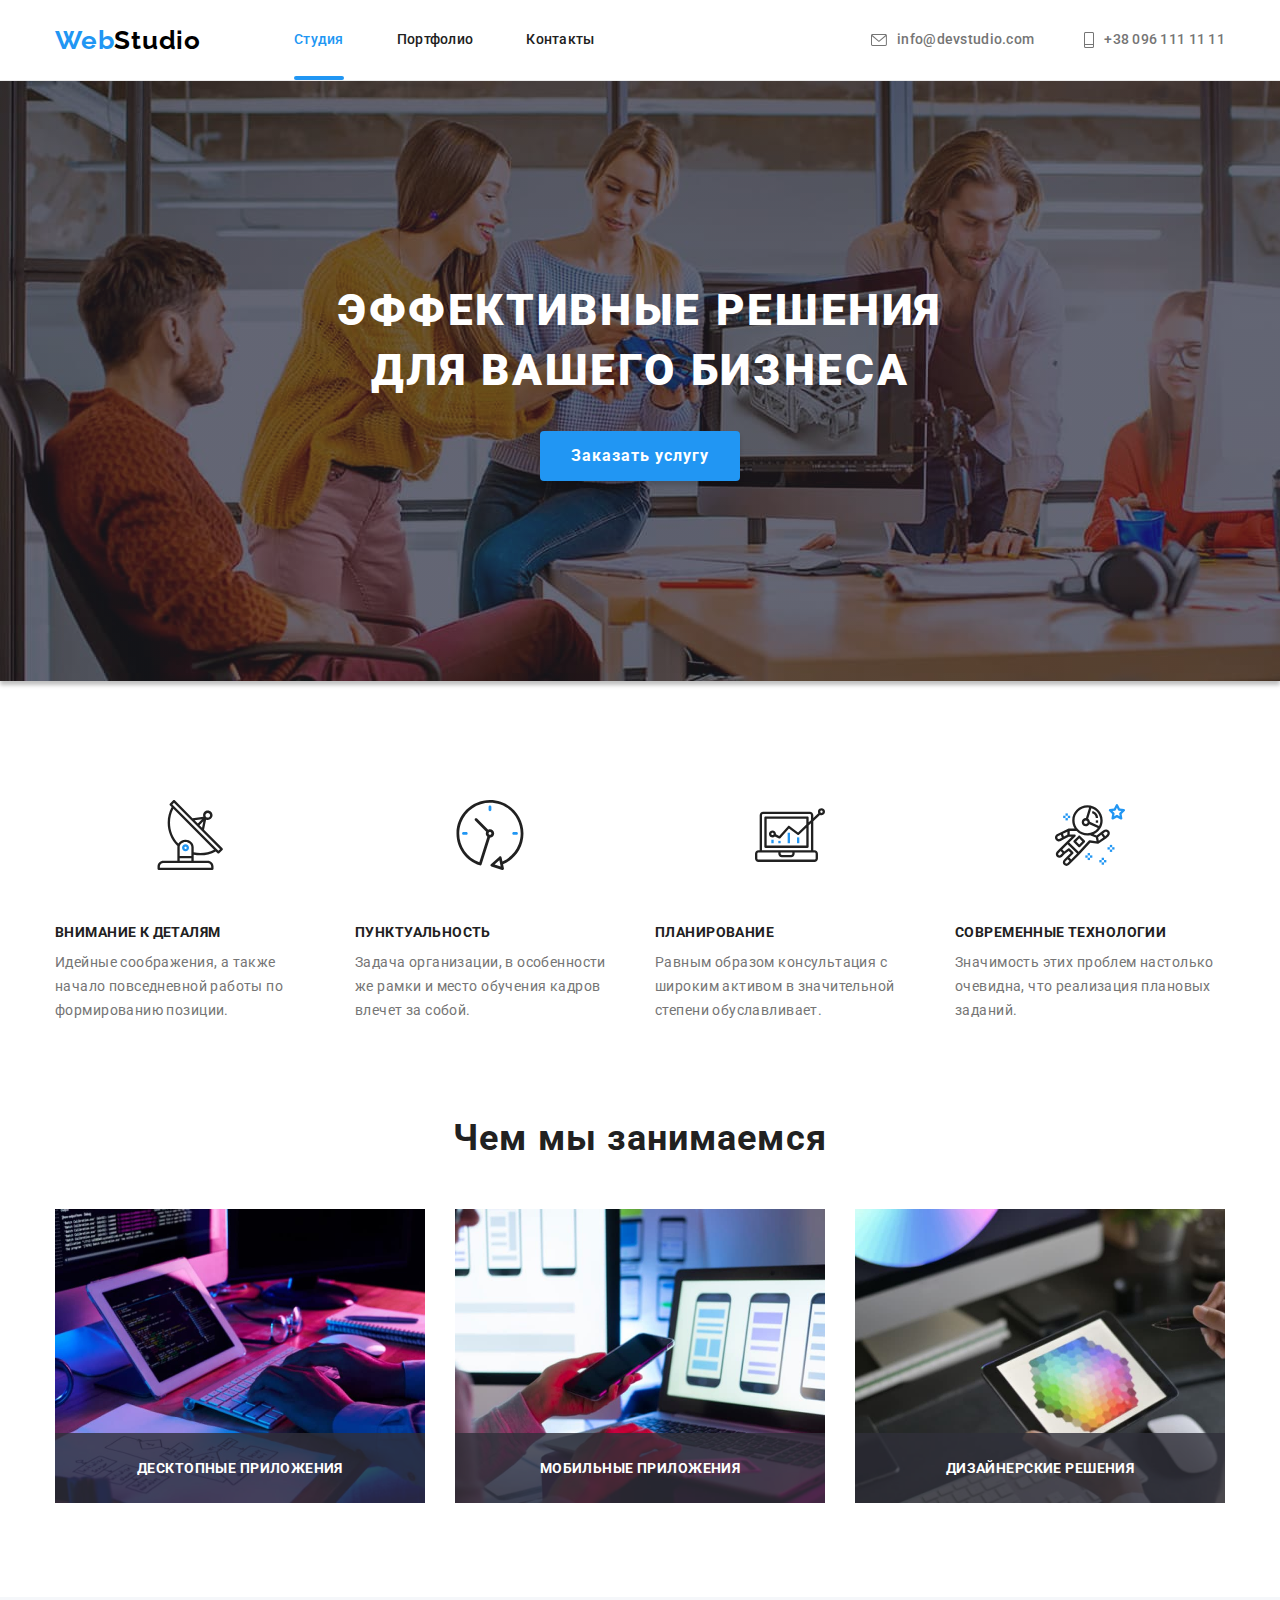
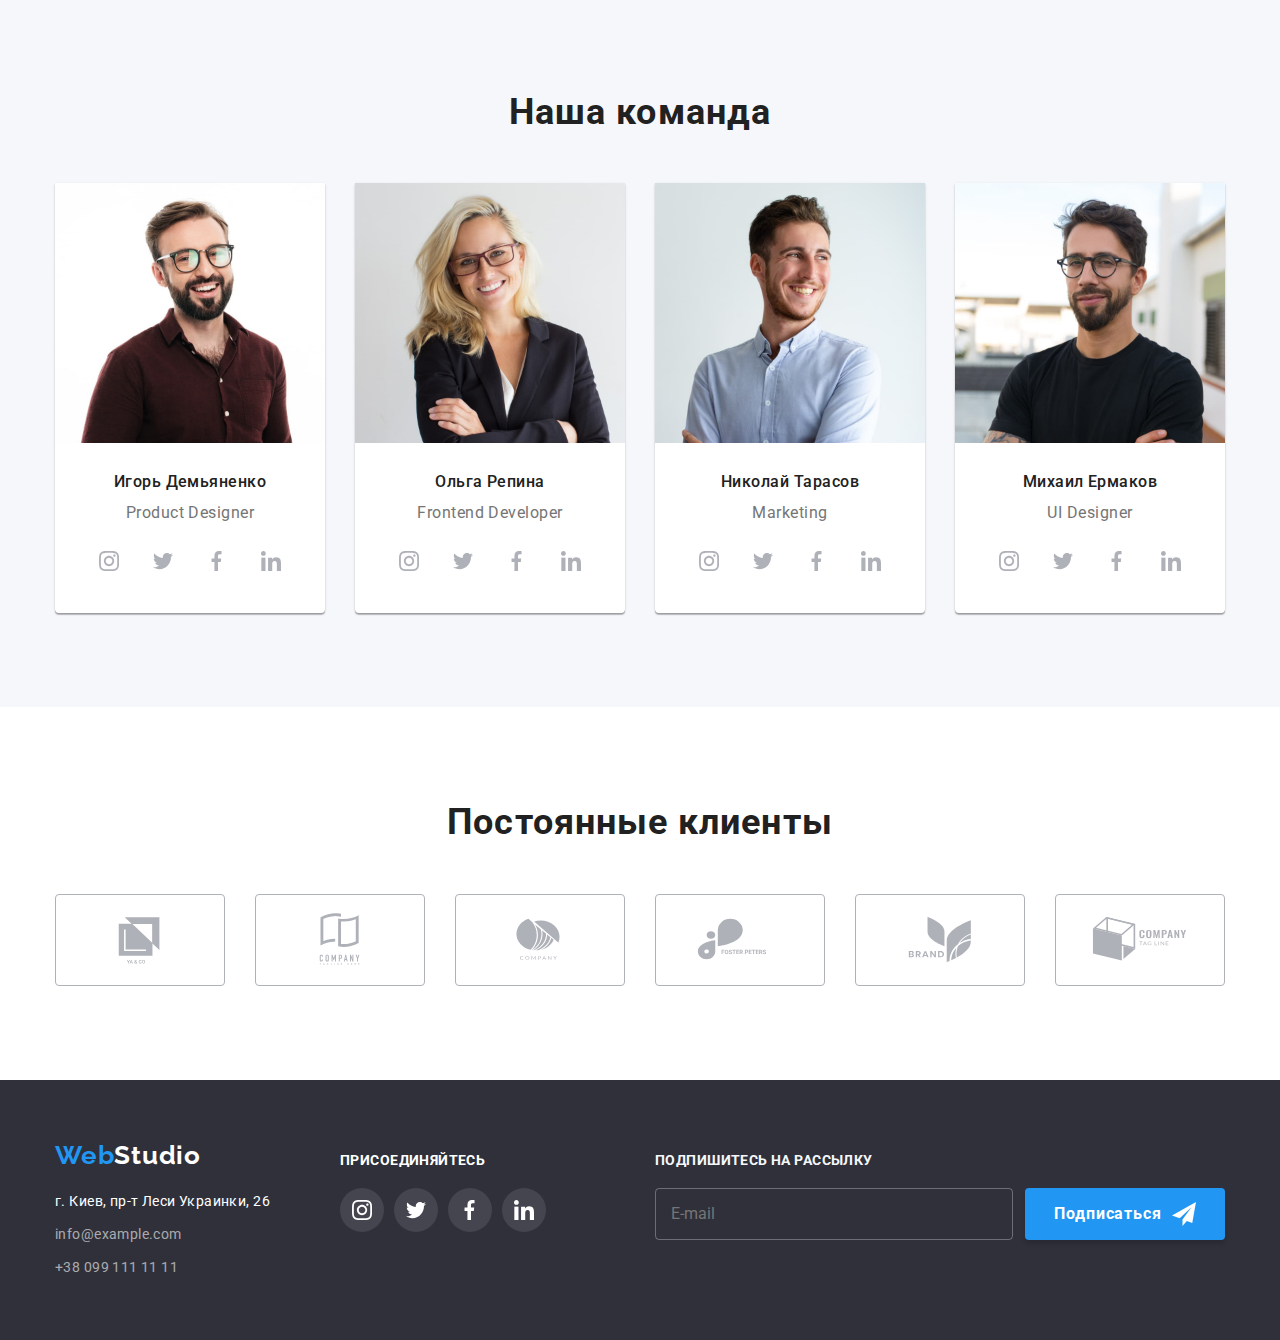
==== commit 7381d882: "1" ====
--- a/index.html
+++ b/index.html
@@ -393,16 +393,73 @@
                 </li>
             </ul>
             </div>
+            <div class="container-footer-icons">
+                <form class="footer-join">
+                    <label for="footer-join-email" class="footer-join-label">Подпишитесь на рассылку</label>
+                    <div class="footer-join-field">
+                        <input type="email" class="footer-join-input" name="footer-join-email" placeholder="E-mail" />
+                        <button class="footer-join-submit" type="submit">Подписаться
+                            <svg class="footer-join-icon" width="24" height="24">
+                                <use href="./images/icons.svg#icon-subscribe"></use>
+                            </svg>
+                        </button>
+                    </div>
+                </form>
+            </div>
         </div>
     </footer>
     <!--Modal window-->
     <div data-modal class="backdrop is-hidden">
         <div class="modal">
-            <button data-modal-close class="modal-btn">
+            <button data-modal-close class="modal-btn" type="button">
                 <svg class="modal-icon">
                     <use width="11" height="11" href="./images/icons.svg#icon-vector"></use>
                 </svg>
             </button>
+            <form role="group" class="modal-form" autocomplete="off">
+                <p class="modal-title">Оставьте свои данные, мы вам перезвоним</p>
+                <div class="modal-form-field">
+                    <label class="modal-label" for="modal-name">Имя</label>
+                    <div class="field-input">
+                        <input class="modal-form-input" type="name" name="name" id="modal-name">
+                        <svg class="modal-form-icon" width="12" height="12">
+                            <use href="./images/icons.svg#icon-modal-name"></use>
+                        </svg>
+                    </div>
+                </div>
+                <div class="modal-form-field">
+                    <label class="modal-label" for="modal-tel">Телефон</label>
+                    <div class="field-input">
+                        <input class="modal-form-input" type="tel" name="tel" id="modal-tel">
+                        <svg class="modal-form-icon" width="13" height="13">
+                            <use href="./images/icons.svg#icon-modal-phone"></use>
+                        </svg>
+                    </div>
+                </div>
+                <div class="modal-form-field">
+                    <label class="modal-label" for="modal-mail">Почта</label>
+                    <div class="field-input">
+                        <input class="modal-form-input" type="email" name="email" id="modal-mail">
+                        <svg class="modal-form-icon" height="12" width="20">
+                            <use href="./images/icons.svg#icon-modal-mail"></use>
+                        </svg>
+                    </div>
+                </div>
+                <div class="modal-form-feedback">
+                    <label class="modal-label" for="modal-feedback">Комментарий</label>
+                    <textarea class="modal-textarea-input" id="modal-feedback" name="feedback" rows="5" placeholder="Введите текст"></textarea>
+                </div>
+                <label class="modal-label-agree" for="modal-label-agree">Соглашаюсь с рассылкой и принимаю <a class="modal-link" href="#">Условия договора</a>
+                    <input type="checkbox" class="checkbox visually-hidden" name="modal-agree" id="modal-label-agree" required>
+                    <svg class="unchecked-icon" width="16" height="15">
+                        <use href="./images/icons.svg#icon-modal-checkbox"></use>
+                    </svg>
+                    <svg class="checked-icon" width="16" height="15">
+                        <use href="./images/icons.svg#icon-modal-checkbox-check"></use>
+                    </svg>
+                </label>
+                <button type="submit" class="btn-send">Отправить</button>
+            </form>
         </div>
     </div>
     <!--<script src="./js/modal.js"></script>-->
--- a/css/styles.css
+++ b/css/styles.css
@@ -1,6 +1,7 @@
 body {
     background-color: #FFFFFF;
     font-family: 'Roboto','Verdana', 'Tahoma', sans-serif;
+    font-size: 14px;
     color: #757575;
     margin: 0;
 }
@@ -81,6 +82,10 @@
 .icon-contact{
     margin-right: 10px;
     fill: #757575;
+    
+    transition-property: fill;
+    transition-duration: 250ms;
+    transition-timing-function: var(--animation);
 }
 
 .contact:hover .icon-contact,
@@ -506,6 +511,10 @@
     margin-left: 70px;
 }
 
+.container-footer-icons:last-child{
+    margin-left: auto;
+}
+
 .container-footer-icons h3 {
     font-family: 'Roboto';
     font-style: normal;
@@ -554,6 +563,75 @@
     fill: #fff;
 }
 
+.footer-join {
+    display: flex;
+    flex-direction: column;
+}
+
+.footer-join-label {
+    margin-bottom: 20px;
+    color: #f5f7fa;
+    font-weight: 700;
+    font-size: 14px;
+    line-height: 1.1429;
+    letter-spacing: 0.03em;
+    text-decoration: str;
+    text-transform: uppercase;
+}
+
+.footer-join-field {
+    display: flex;
+}
+
+.footer-join-input {
+    width: 358px;
+    background-color: inherit;
+    border: 1px solid rgba(255, 255, 255, 0.3);
+    border-radius: 4px;
+    font-size: 16px;
+    padding: 15px 15px;
+    color: rgba(255, 255, 255, 0.6);
+    line-height: 1.25;
+}
+
+.footer-join-submit {
+    display: flex;
+    justify-content: center;
+    align-items: center;
+
+    min-width: 200px;
+    padding: 10px 3px;
+    border-radius: 4px;
+    margin-left: 12px;
+
+    color: #ffffff;
+    background-color: var(--hover-color);
+    border: none;
+    font-family: inherit;
+    font-weight: 700;
+    font-size: 16px;
+    line-height: 1.875;
+    text-align: center;
+    letter-spacing: 0.06em;
+    box-shadow: 0px 4px 4px 0px rgba(0, 0, 0, 0.15);
+
+    cursor: pointer;
+
+    transition-property: background-color;
+    transition-duration: 250ms;
+    transition-timing-function: cubic-bezier(0.4, 0, 0.2, 1);
+}
+
+/* .footer-join-submit:focus,
+.footer-join-submit:hover {
+    background-color: var(--accent-color-shadow);
+} */
+
+.footer-join-icon {
+    margin-left: 10px;
+    fill: currentColor;
+}
+
 .button-list{
     display: flex;
     justify-content: center;
@@ -608,7 +686,7 @@
     margin-bottom: 30px;
 }
 
-.portfolio-link {
+.portfolio-link{
     display: block;
     text-decoration: none;
     transition-property: box-shadow;
@@ -620,12 +698,12 @@
     transform: translateY(0);
 }
 
-.portfolio-thumb {
+.portfolio-thumb{
     position: relative;
     overflow: hidden;
 }
 
-.portfolio-thumb::before {
+.portfolio-thumb::before{
     display: inline-block;
     content: "";
     position: absolute;
@@ -638,7 +716,7 @@
     transition: transform 250ms var(--animation);
 }
 
-.portfolio-overlay {
+.portfolio-overlay{
     position: absolute;
     top: 0;
     left: 0;
@@ -651,7 +729,7 @@
     transition: transform 250ms var(--animation);
 }
 
-.portfolio-about {
+.portfolio-about{
     padding-left: 24px;
     padding-right: 24px;
     font-size: 18px;
@@ -676,11 +754,11 @@
         1px 4px 6px rgba(0, 0, 0, 0.16);
 }
 
-.portfolio-section:nth-child(3n) {
+.portfolio-section:nth-child(3n){
     margin-right: 0;
 }
 
-.portfolio-section:nth-last-child(-n + 3) {
+.portfolio-section:nth-last-child(-n + 3){
     margin-bottom: 0;
 }
 
@@ -691,7 +769,7 @@
     padding: 20px 24px;
 }
 
-.portfolio-item {
+.portfolio-item{
     font-weight: 700;
     font-size: 18px;
     line-height: 2;
@@ -700,7 +778,7 @@
     margin-bottom: 4px;
 }
 
-.portfolio-type {
+.portfolio-type{
     font-size: 16px;
     line-height: 1.875;
     letter-spacing: 0.03em;
@@ -708,7 +786,7 @@
 }
 
 
-.backdrop {
+.backdrop{
     position: fixed;
     top: 0;
     left: 0;
@@ -716,18 +794,18 @@
     height: 100%;
     background-color: rgba(0, 0, 0, 0.2);
     opacity: 1;
-}
-
-.backdrop.is-hidden {
+    transition: opacity 250ms var(--animation), visibility 250ms var(--animation);
+}
+
+.backdrop.is-hidden{
     opacity: 0;
     pointer-events: none;
 }
 
-.modal {
+.modal{
     position: absolute;
     top: 50%;
     left: 50%;
-    transform: translate(-50%, -50%);
     width: 528px;
     height: 581px;
     background-color:#ffffff;
@@ -735,9 +813,11 @@
                 0px 1px 1px rgb(0 0 0 / 14%), 
                 0px 2px 1px rgb(0 0 0 / 20%);
     border-radius: 4px;
-}
-
-.modal-btn {
+    transform: translate(-50%, -50%) scale(1);
+    transition: transform 250ms var(--animation);
+}
+
+.modal-btn{
     display: flex;
     justify-content: center;
     align-items: center;
@@ -750,9 +830,202 @@
     border-radius: 50%;
     background: #ffffff;
     cursor: pointer;
-}
-
-.modal-icon {
+    transition-timing-function: var(--animation);
+}
+
+.modal-btn:hover {
+    cursor: pointer;
+    fill: var(--hover-color);
+}
+
+.modal-icon{
     width: 11px;
     height: 11px;
 }
+
+.modal-form{
+    width: 448px;
+    margin-top: 40px;
+    margin-right: auto;
+    margin-bottom: 40px;
+    margin-left: auto;
+}
+
+.modal-title{
+    margin-bottom: 12px;
+
+    font-weight: 700;
+    font-size: 20px;
+    line-height: 1.15;
+    text-align: center;
+    letter-spacing: 0.03em;
+
+    color: var(--name-color);
+}
+
+.modal-form-field {
+    position: relative;
+    text-align: left;
+    margin-bottom: 10px;
+}
+
+.modal-label {
+    display: block;
+    font-size: 12px;
+    line-height: 1.17;
+    letter-spacing: 0.01em;
+    padding: 0;
+    margin-bottom: 4px;
+}
+
+.field-input {
+    position: relative;
+    margin-bottom: 10px;
+}
+
+.modal-form-input {
+    padding: 12px 12px 12px 42px;
+}
+
+.modal-form-input,
+.modal-textarea-input {
+    width: 100%;
+    border-radius: 4px;
+    border: 1px solid rgba(33, 33, 33, 0.2);
+    margin: 0;
+    font-size: 14px;
+    line-height: 1.1721;
+
+    transition-property: border, background-color, box-shadow;
+    transition-duration: 250ms;
+    transition-timing-function: var(--animation);
+}
+
+.modal-form-icon {
+    display: inline-block;
+    position: absolute;
+    left: 15px;
+    top: 50%;
+    transform: translateY(-50%);
+    fill: currentColor;
+    color: rgba(33, 33, 33, 1);
+
+    transition-property: color;
+    transition-duration: 250ms;
+    transition-timing-function: var(--animation);
+}
+
+.modal-form-feedback {
+    text-align: left;
+}
+
+.modal-textarea-input {
+    min-height: 120px;
+
+    padding: 12px 16px;
+    margin-bottom: 20px;
+    resize: none;
+}
+
+.modal-textarea-input::placeholder {
+    font-size: 14px;
+    line-height: 1.1429;
+    letter-spacing: 0.01em;
+    color: rgba(117, 117, 117, 0.5);
+}
+
+.modal-form-input:focus,
+.modal-textarea-input:focus {
+    border: 1px solid var(--hover-color);
+    outline: none;
+}
+
+.modal-form-input:focus~.modal-form-icon {
+    color: var(--hover-color);
+}
+
+.modal-link {
+    color: var(--hover-color);
+    text-decoration: underline;
+}
+
+.modal-label-agree {
+    position: relative;
+    padding-left: 24px;
+    font-size: 14px;
+    letter-spacing: 0.03em;
+    line-height: 1.7143;
+}
+
+.unchecked-icon {
+    position: absolute;
+
+    transform: translateY(-50%);
+    top: 50%;
+    left: 0;
+    opacity: 1;
+
+    border-radius: 2px;
+}
+
+.visually-hidden {
+    position: absolute;
+    width: 1px;
+    height: 1px;
+    margin: -1px;
+    border: 0;
+    padding: 0;
+    white-space: nowrap;
+    clip-path: inset(100%);
+    clip: rect(0 0 0 0);
+    overflow: hidden;
+}
+
+.checked-icon {
+    position: absolute;
+    top: 50%;
+    left: 0;
+    transform: translateY(-50%);
+
+    opacity: 0;
+
+    border-radius: 2px;
+
+    transition-property: opacity;
+    transition-duration: 250ms;
+    transition-timing-function: var(--animation);
+}
+
+.checkbox:checked~.checked-icon {
+    opacity: 1;
+}
+
+.modal-link{
+
+    text-decoration-line: underline;
+    color: var(--hover-color);
+}
+
+.btn-send{
+    margin-top: 30px;
+    margin-right: auto;
+    margin-left: auto;
+    width: 200px;
+    height: 50px;
+    position: relative;
+    left: 50%;
+    transform: translate(-50%, 0);
+
+    padding: 10px 55px 10px 58px;
+
+    font-weight: 700;
+    font-size: 16px;
+    text-align: center;
+    letter-spacing: 0.06em;
+    color: #ffffff;
+
+    background: var(--hover-color);
+    box-shadow: 0px 4px 4px rgba(0, 0, 0, 0.15);
+    border: none;
+    border-radius: 4px;
+}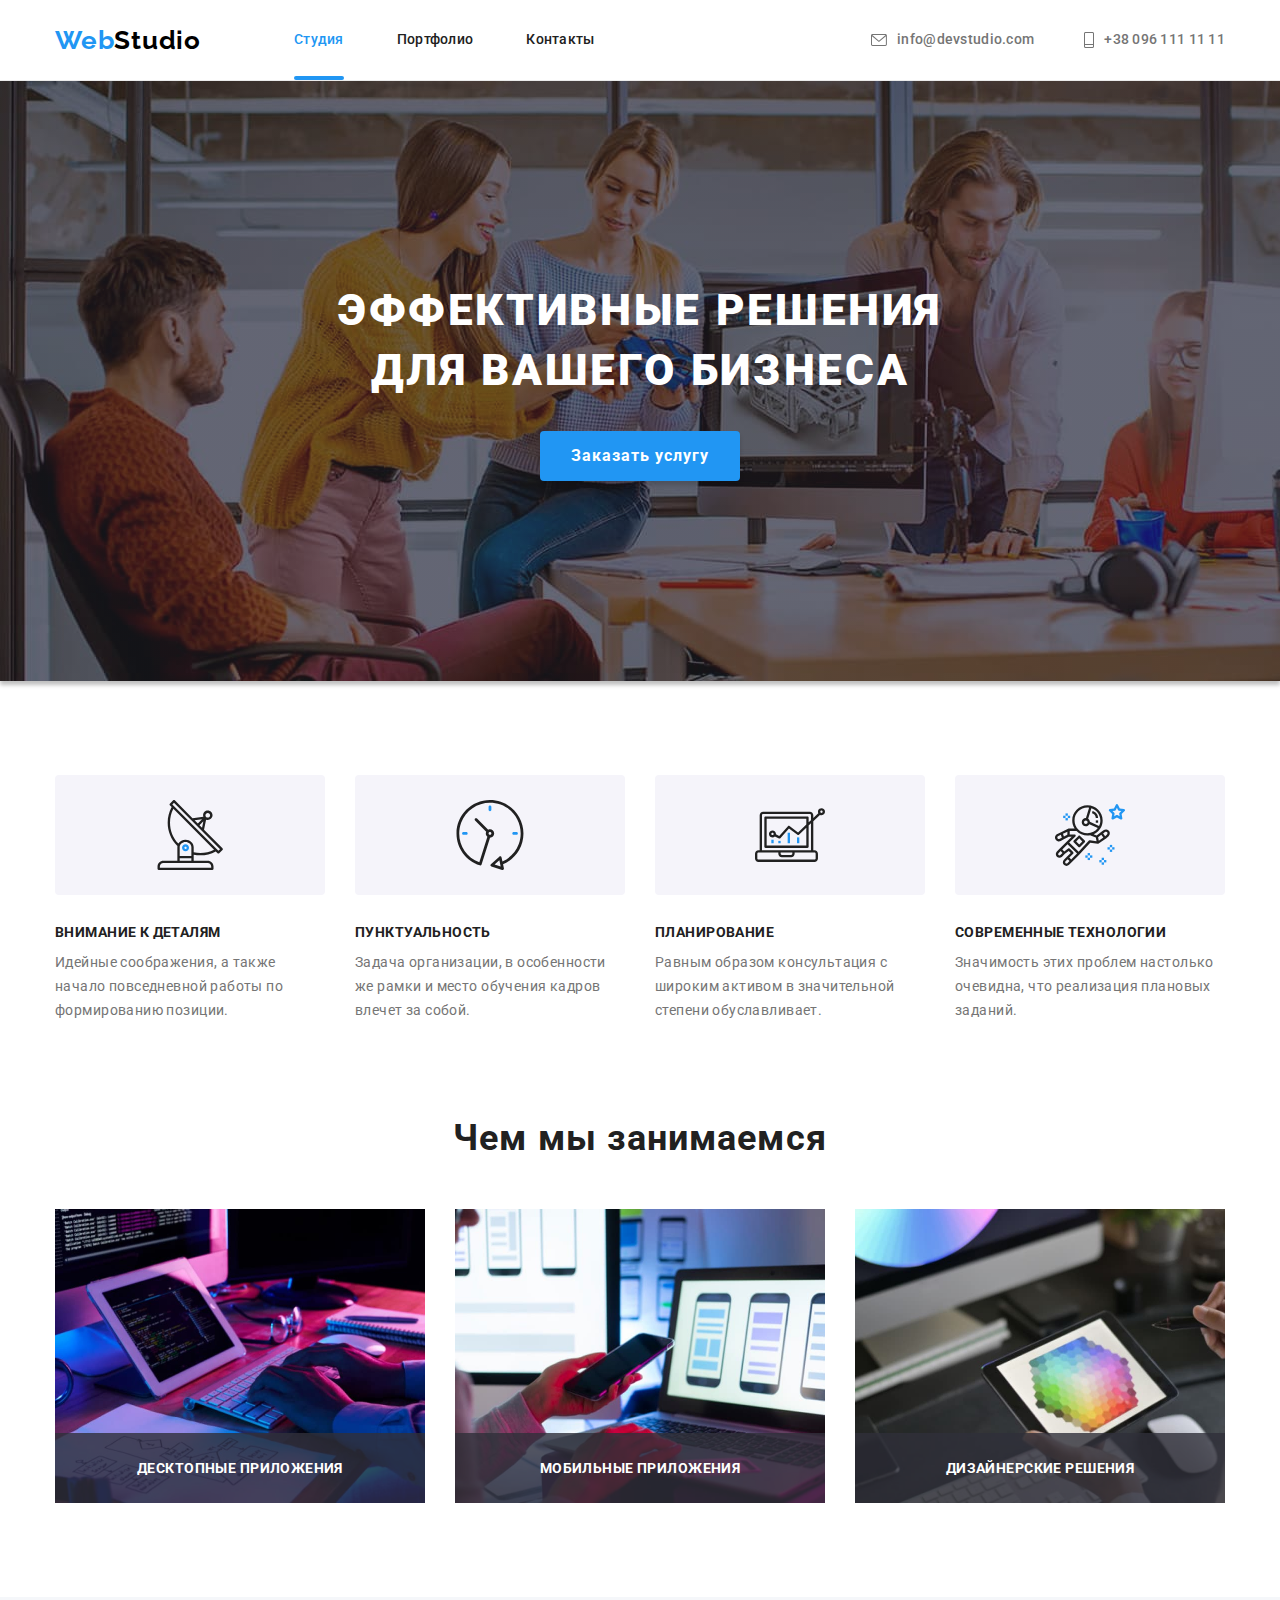
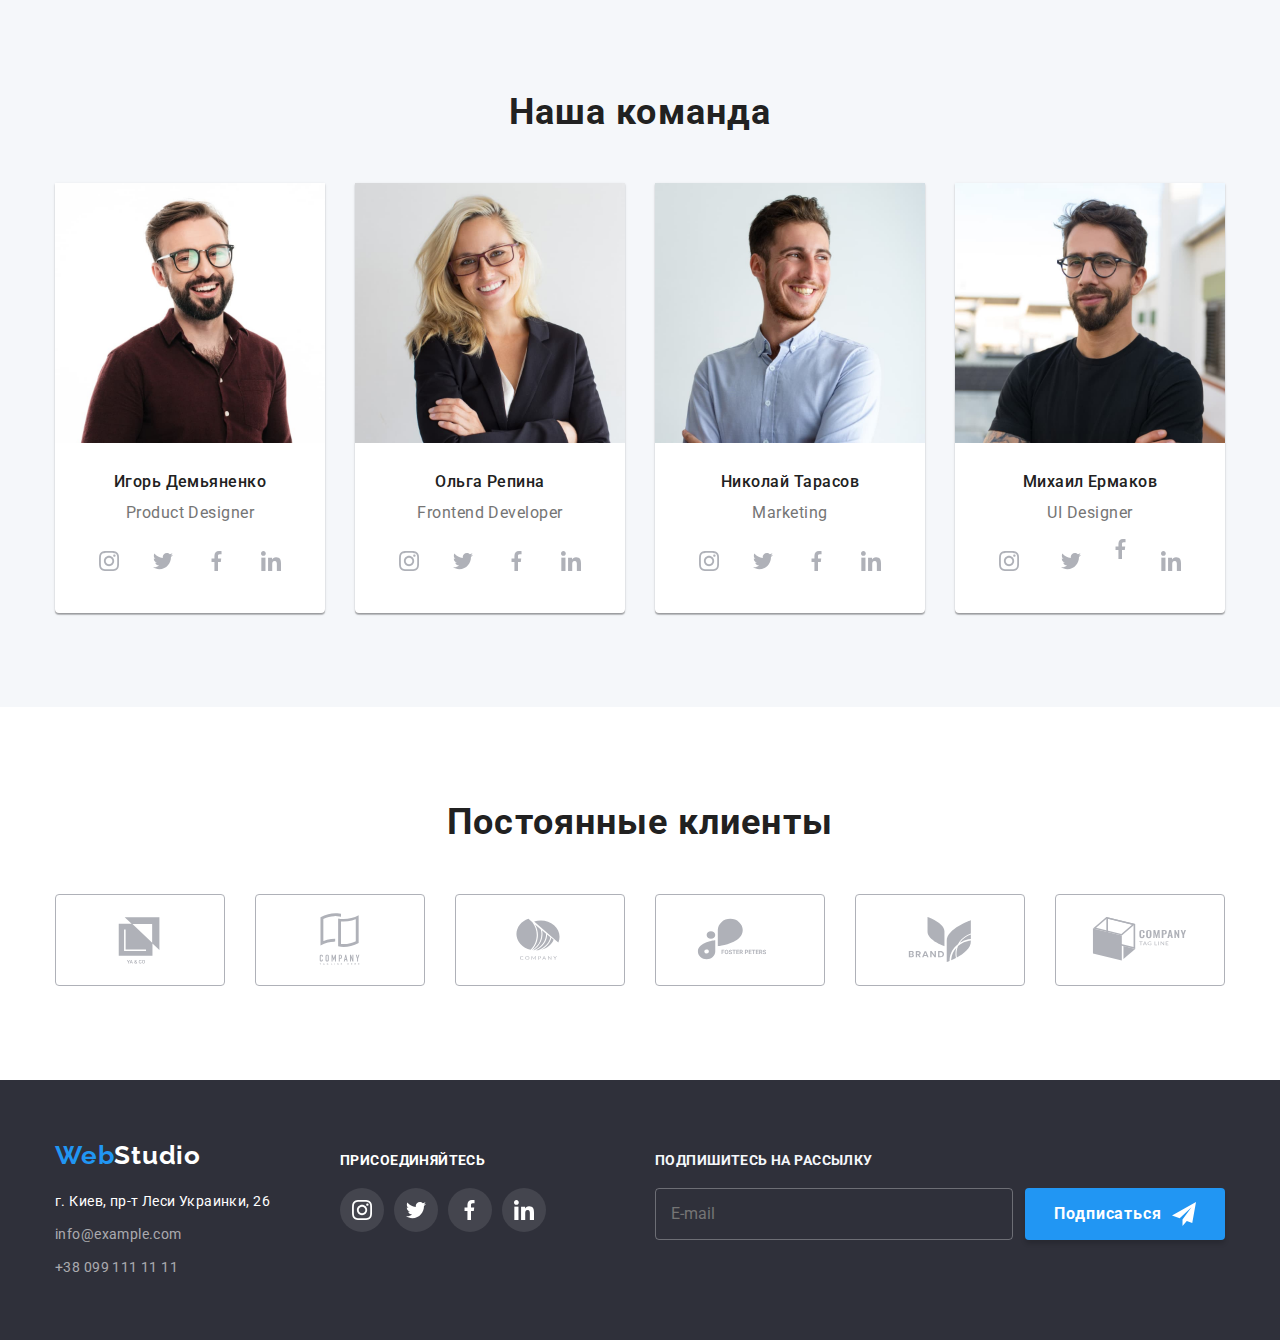
==== commit 654338d1: "1" ====
--- a/index.html
+++ b/index.html
@@ -11,39 +11,38 @@
     <link rel="preconnect" href="https://fonts.gstatic.com" crossorigin>
     <link href="https://fonts.googleapis.com/css2?family=Raleway:wght@700&family=Roboto:wght@400;500;700;900&display=swap"
         rel="stylesheet">
-    <link rel="stylesheet" href="https://cdn.jsdelivr.net/npm/modern-normalize@1.1.0/modern-normalize.min.css">
-    <link rel="stylesheet" href="./css/styles.css">
+    <link rel="stylesheet" href="./css/main.min.css">
     </head>
 <body>
     <!--header-->
-    <header class="header-section section">
-        <div class="header-container container">
-            <nav class="navigation">
-            <a class="header-logo" lang="en" href="index.html"><span class="logo-accent">Web</span>Studio</a> 
-                    <ul class="navigation-list">
-                    <li class="navigation-item">
-                        <a class="link current" href="index.html">Студия</a>
-                    </li>
-                    <li class="navigation-item">
-                        <a class="link" href="portfolio.html">Портфолио</a>
-                    </li>
-                    <li class="navigation-item">
-                        <a class="link" href="#">Контакты</a>
+    <header>
+        <div class="header container">
+            <nav class="header__navigation">
+            <a class="header__logo" lang="en" href="index.html"><span class="header__logo-accent">Web</span>Studio</a> 
+                <ul>
+                    <li class="header__navigation-item">
+                        <a class="header__link current" href="index.html">Студия</a>
+                    </li>
+                    <li class="header__navigation-item">
+                        <a class="header__link" href="portfolio.html">Портфолио</a>
+                    </li>
+                    <li class="header__navigation-item">
+                        <a class="header__link" href="#">Контакты</a>
                     </li>
                 </ul>
             </nav>
-            <ul class="navigation-contact">
-                <li class="navigation-contact-item">
-                    <a class="contact" href="mailto:info@devstudio.com">
-                        <svg class="icon-contact" width="16px" height="12px" aria-hidden="true">
+            <ul class="header__navigation-contact">
+                <li class="header__navigation-contact-item">
+                    <a class="header__contact" href="mailto:info@devstudio.com">
+                        <svg class="header__icon-contact" width="16px" height="12px" aria-hidden="true">
                             <use href="./images/icons.svg#icon-mail"></use>
                         </svg>
                     info@devstudio.com
                     </a>
                 </li>
-                <li class="navigation-contact-item">
-                    <a class="contact" href="tel:+380961111111">
-                        <svg class="icon-contact" width="10px" height="16px" aria-hidden="true">
+                <li class="header__navigation-contact-item">
+                    <a class="header__contact" href="tel:+380961111111">
+                        <svg class="header__icon-contact" width="10px" height="16px" aria-hidden="true">
                             <use href="./images/icons.svg#icon-smartphone"></use>
                         </svg>
                     +38 096 111 11 11
@@ -55,65 +54,65 @@
     <!--main content-->
     <main>
         <!--order service-->
-        <section class="main-section section">
+        <section class="main-section">
             <div class="container">
-                <h1 class="main-text">Эффективные решения для вашего бизнеса</h1>
-                <button data-modal-open class="button-service" type="button">Заказать услугу</button>
+                <h1 class="main-section__main-text">Эффективные решения для вашего бизнеса</h1>
+                <button data-modal-open class="main-section__button-service" type="button">Заказать услугу</button>
             </div>
         </section>
         <!--our advantages-->
-        <section class="advantages-section section">
+        <section class="advantages-section">
             <div class="container">
-                <ul class="advantages-list">
-                    <li class="advantages-item">
-                        <div class="icon-container">
-                            <svg class="advantage-icon">
+                <ul class="advantages-section__advantages-list">
+                    <li class="advantages-section__advantages-item">
+                        <div class="advantages-section__icon-container">
+                            <svg class="advantages-section__advantage-icon">
                                 <use href="./images/icons.svg#icon-advantages1"></use>
                             </svg>
                         </div>
-                        <h3 class="advantages">
+                        <h3 class="advantages-section__advantages">
                             Внимание к деталям
                         </h3>
-                        <p class="advantages-text">
+                        <p class="advantages-section__advantages-text">
                             Идейные соображения, а также начало повседневной работы по формированию позиции.
                         </p>
                     </li>
-                    <li class="advantages-item">
-                        <div class="icon-container">
-                            <svg class="advantage-icon">
+                    <li class="advantages-section__advantages-item">
+                        <div class="advantages-section__icon-container">
+                            <svg class="advantages-section__advantage-icon">
                                 <use href="./images/icons.svg#icon-advantages2"></use>
                             </svg>
                         </div>
-                        <h3 class="advantages">
+                        <h3 class="advantages-section__advantages">
                             Пунктуальность
                         </h3>
-                        <p class="advantages-text">
+                        <p class="advantages-section__advantages-text">
                             Задача организации, в особенности же рамки и место обучения кадров влечет за собой.
                         </p>
                     </li>
-                    <li class="advantages-item">
-                        <div class="icon-container">
-                            <svg class="advantage-icon">
+                    <li class="advantages-section__advantages-item">
+                        <div class="advantages-section__icon-container">
+                            <svg class="advantages-section__advantage-icon">
                                 <use href="./images/icons.svg#icon-advantages3"></use>
                             </svg>
                         </div>
-                        <h3 class="advantages">
+                        <h3 class="advantages-section__advantages">
                             Планирование
                         </h3>
-                        <p class="advantages-text">
+                        <p class="advantages-section__advantages-text">
                             Равным образом консультация с широким активом в значительной степени обуславливает.
                         </p>
                     </li>
-                    <li class="advantages-item">
-                        <div class="icon-container">
-                            <svg class="advantage-icon">
+                    <li class="advantages-section__advantages-item">
+                        <div class="advantages-section__icon-container">
+                            <svg class="advantages-section__advantage-icon">
                                 <use href="./images/icons.svg#icon-advantages4"></use>
                             </svg>
                         </div>
-                        <h3 class="advantages">
+                        <h3 class="advantages-section__advantages">
                             Современные технологии
                         </h3>
-                        <p class="advantages-text">
+                        <p class="advantages-section__advantages-text">
                             Значимость этих проблем настолько очевидна, что реализация плановых заданий.
                         </p>
                     </li>
@@ -121,169 +120,169 @@
             </div>
         </section>
         <!--visual example-->
-        <section class="visual-section section">
+        <section class="visual-section">
             <div class="container">
-                <h2 class="section-item">Чем мы занимаемся</h2>
-                <ul class="visual-list">
-                    <li class="visual-item">
+                <h2 class="visual-section__section-item">Чем мы занимаемся</h2>
+                <ul class="visual-section__visual-list">
+                    <li class="visual-section__visual-item">
                         <div>
                             <img src="./images/visual-example-1.jpg" width="370" alt="Фото нашей работы 1">
-                            <p class="name-work">Десктопные приложения</p>
+                            <p class="visual-section__name-work">Десктопные приложения</p>
                         </div>                
                     </li>
-                    <li class="visual-item">
+                    <li class="visual-section__visual-item">
                         <div>
                             <img src="./images/visual-example-2.jpg" width="370" alt="Фото нашей работы 2">
-                            <p class="name-work">Мобильные приложения</p>
-                        </div>
-                    </li>
-                    <li class="visual-item">
+                            <p class="visual-section__name-work">Мобильные приложения</p>
+                        </div>
+                    </li>
+                    <li class="visual-section__visual-item">
                         <div>
                             <img src="./images/visual-example-3.jpg" width="370" alt="Фото нашей работы 3">
-                            <p class="name-work">Дизайнерские решения</p>
+                            <p class="visual-section__name-work">Дизайнерские решения</p>
                         </div>
                     </li>
                 </ul>
             </div>
         </section>
         <!--our team-->
-        <section class="section-team section">
+        <section class="section-team">
             <div class="container">
-                <h2 class="section-item">Наша команда</h2>
-                <ul class="team-list">
-                    <li class="team-unit">
-                        <img class="team-img" src="./images/demyanenko.jpg" width="270" alt="Фото Игорь Демьяненко">
-                        <h3 class="teammate-name">Игорь Демьяненко</h3>
-                        <p class="teammate-position">Product Designer</p>
-                        <ul class="social-list">
-                            <li>
-                                <a href="#" class="link-area">
-                                    <svg class="social-links">
+                <h2 class="section-team__section-item">Наша команда</h2>
+                <ul class="section-team__team-list">
+                    <li class="section-team__team-unit">
+                        <img class="section-team__team-img" src="./images/demyanenko.jpg" width="270" alt="Фото Игорь Демьяненко">
+                        <h3 class="section-team__teammate-name">Игорь Демьяненко</h3>
+                        <p class="section-team__teammate-position">Product Designer</p>
+                        <ul class="section-team__social-list">
+                            <li>
+                                <a href="#" class="section-team__link-area">
+                                    <svg class="section-team__social-links">
                                         <use href="./images/icons.svg#icon-instagram" width="20px" height="20px"></use>
                                     </svg>
                                 </a>
                             </li>
                             <li>
-                                <a href="#" class="link-area">
-                                    <svg class="social-links">
+                                <a href="#" class="section-team__link-area">
+                                    <svg class="section-team__social-links">
                                         <use href="./images/icons.svg#icon-twitter" width="20px" height="20px"></use>
                                     </svg>
                                 </a>
                             </li>
                             <li>
-                                <a href="#" class="link-area">
-                                    <svg class="social-links">
+                                <a href="#" class="section-team__link-area">
+                                    <svg class="section-team__social-links">
                                         <use href="./images/icons.svg#icon-facebook" width="20px" height="20px"></use>
                                     </svg>
                                 </a>
                             </li>                                <li>
-                                   <a href="#" class="link-area">
-                                    <svg class="social-links">
+                                   <a href="#" class="section-team__link-area">
+                                    <svg class="section-team__social-links">
                                         <use href="./images/icons.svg#icon-linkedin" width="20px" height="20px"></use>
                                     </svg>
                                 </a>
                             </li>
                         </ul>
                     </li>
-                    <li class="team-unit">
-                        <img class="team-img" src="./images/repina.jpg" width="270" alt="Фото Ольга Репина">
-                        <h3 class="teammate-name">Ольга Репина</h3>
-                        <p class="teammate-position">Frontend Developer</p>
-                        <ul class="social-list">
-                            <li>
-                                <a href="#" class="link-area">
-                                    <svg class="social-links">
+                    <li class="section-team__team-unit">
+                        <img class="section-team__team-img" src="./images/repina.jpg" width="270" alt="Фото Ольга Репина">
+                        <h3 class="section-team__teammate-name">Ольга Репина</h3>
+                        <p class="section-team__teammate-position">Frontend Developer</p>
+                        <ul class="section-team__social-list">
+                            <li>
+                                <a href="#" class="section-team__link-area">
+                                    <svg class="section-team__social-links">
                                         <use href="./images/icons.svg#icon-instagram" width="20px" height="20px"></use>
                                     </svg>
                                 </a>
                             </li>
                             <li>
-                                <a href="#" class="link-area">
-                                    <svg class="social-links">
+                                <a href="#" class="section-team__link-area">
+                                    <svg class="section-team__social-links">
                                         <use href="./images/icons.svg#icon-twitter" width="20px" height="20px"></use>
                                     </svg>
                                 </a>
                             </li>
                             <li>
-                                <a href="#" class="link-area">
-                                    <svg class="social-links">
+                                <a href="#" class="section-team__link-area">
+                                    <svg class="section-team__social-links">
                                         <use href="./images/icons.svg#icon-facebook" width="20px" height="20px"></use>
                                     </svg>
                                 </a>
                             </li>
                             <li>
-                                <a href="#" class="link-area">
-                                    <svg class="social-links">
+                                <a href="#" class="section-team__link-area">
+                                    <svg class="section-team__social-links">
                                         <use href="./images/icons.svg#icon-linkedin" width="20px" height="20px"></use>
                                     </svg>
                                 </a>
                             </li>
                         </ul>
                     </li>
-                    <li class="team-unit">
-                        <img class="team-img" src="./images/tarasov.jpg" width="270" alt="Фото Николай Тарасов">
-                        <h3 class="teammate-name">Николай Тарасов</h3>
-                        <p class="teammate-position">Marketing</p>
-                        <ul class="social-list">
-                            <li>
-                                <a href="#" class="link-area">
-                                    <svg class="social-links">
+                    <li class="section-team__team-unit">
+                        <img class="section-team__team-img" src="./images/tarasov.jpg" width="270" alt="Фото Николай Тарасов">
+                        <h3 class="section-team__teammate-name">Николай Тарасов</h3>
+                        <p class="section-team__teammate-position">Marketing</p>
+                        <ul class="section-team__social-list">
+                            <li>
+                                <a href="#" class="section-team__link-area">
+                                    <svg class="section-team__social-links">
                                         <use href="./images/icons.svg#icon-instagram" width="20px" height="20px"></use>
                                     </svg>
                                 </a>
                             </li>
                             <li>
-                                <a href="#" class="link-area">
-                                    <svg class="social-links">
+                                <a href="#" class="section-team__link-area">
+                                    <svg class="section-team__social-links">
                                         <use href="./images/icons.svg#icon-twitter" width="20px" height="20px"></use>
                                     </svg>
                                 </a>
                             </li>
                             <li>
-                                <a href="#" class="link-area">
-                                    <svg class="social-links">
+                                <a href="#" class="section-team__link-area">
+                                    <svg class="section-team__social-links">
                                         <use href="./images/icons.svg#icon-facebook" width="20px" height="20px"></use>
                                     </svg>
                                 </a>
                             </li>
                             <li>
-                                <a href="#" class="link-area">
-                                    <svg class="social-links">
+                                <a href="#" class="section-team__link-area">
+                                    <svg class="section-team__social-links">
                                         <use href="./images/icons.svg#icon-linkedin" width="20px" height="20px"></use>
                                     </svg>
                                 </a>
                             </li>
                         </ul>
                     </li>
-                    <li class="team-unit">
-                        <img class="team-img" src="./images/yermakov.jpg" width="270" alt="Фото Михаил Ермаков">
-                        <h3 class="teammate-name">Михаил Ермаков</h3>
-                        <p class="teammate-position">UI Designer</p>
-                        <ul class="social-list">
-                            <li>
-                                <a href="#" class="link-area">
-                                    <svg class="social-links">
+                    <li class="section-team__team-unit">
+                        <img class="section-team__team-img" src="./images/yermakov.jpg" width="270" alt="Фото Михаил Ермаков">
+                        <h3 class="section-team__teammate-name">Михаил Ермаков</h3>
+                        <p class="section-team__teammate-position">UI Designer</p>
+                        <ul class="section-team__social-list">
+                            <li>
+                                <a href="#" class="section-team__link-area">
+                                    <svg class="section-team__social-links">
                                         <use href="./images/icons.svg#icon-instagram" width="20px" height="20px"></use>
                                     </svg>
                                 </a>
                             </li>
                             <li>
-                                <a href="#" class="link-area">
-                                    <svg class="social-links">
+                                <a href="#" class="section-team__link-area">
+                                    <svg class="section-team__social-links">
                                         <use href="./images/icons.svg#icon-twitter" width="20px" height="20px"></use>
                                     </svg>
                                 </a>
                             </li>
                             <li>
-                                <a href="#" class="link-area">
-                                    <svg class="social-links">
+                                <a href="#" class="section-team__ink-area">
+                                    <svg class="section-team__social-links">
                                         <use href="./images/icons.svg#icon-facebook" width="20px" height="20px"></use>
                                     </svg>
                                 </a>
                             </li>
                             <li>
-                                <a href="#" class="link-area">
-                                    <svg class="social-links">
+                                <a href="#" class="section-team__link-area">
+                                    <svg class="section-team__social-links">
                                         <use href="./images/icons.svg#icon-linkedin" width="20px" height="20px"></use>
                                     </svg>
                                 </a>
@@ -294,48 +293,48 @@
             </div>
         </section>
         <!--clients-->
-        <section class="section">
+        <section class="clients"> 
             <div class="container">
-                <h2 class="section-item">Постоянные клиенты</h2>
-                <ul class="client-list">
-                    <li class="client">
-                        <a class="client-link" href="#">
-                            <svg class="client-item" aria-label="ссылка на постоянного клиента">
+                <h2 class="clients__section-item">Постоянные клиенты</h2>
+                <ul class="clients__client-list">
+                    <li class="client">
+                        <a class="clients__client-link" href="#">
+                            <svg class="clients__client-item" aria-label="ссылка на постоянного клиента">
                                 <use href="./images/icons.svg#icon-direct1"></use>
                             </svg>
                         </a>
                     </li>
                     <li class="client">
-                        <a class="client-link" href="#">
-                            <svg class="client-item" aria-label="ссылка на постоянного клиента">
+                        <a class="clients__client-link" href="#">
+                            <svg class="clients__client-item" aria-label="ссылка на постоянного клиента">
                                 <use href="./images/icons.svg#icon-direct2"></use>
                             </svg>
                         </a>
                     </li>
                     <li class="client">
-                        <a class="client-link" href="#">
-                            <svg class="client-item" aria-label="ссылка на постоянного клиента">
+                        <a class="clients__client-link" href="#">
+                            <svg class="clients__client-item" aria-label="ссылка на постоянного клиента">
                                 <use href="./images/icons.svg#icon-direct3"></use>
                             </svg>
                         </a>
                     </li>
                     <li class="client">
-                        <a class="client-link" href="#">
-                            <svg class="client-item" aria-label="ссылка на постоянного клиента">
+                        <a class="clients__client-link" href="#">
+                            <svg class="clients__client-item" aria-label="ссылка на постоянного клиента">
                                 <use href="./images/icons.svg#icon-direct4"></use>
                             </svg>
                         </a>
                     </li>
                     <li class="client">
-                        <a class="client-link" href="#">
-                            <svg class="client-item" aria-label="ссылка на постоянного клиента">
+                        <a class="clients__client-link" href="#">
+                            <svg class="clients__client-item" aria-label="ссылка на постоянного клиента">
                                 <use href="./images/icons.svg#icon-direct5"></use>
                             </svg>
                         </a>
                     </li>
                     <li class="client">
-                        <a class="client-link" href="#">
-                            <svg class="client-item" aria-label="ссылка на постоянного клиента">
+                        <a class="clients__client-link" href="#">
+                            <svg class="clients__client-item" aria-label="ссылка на постоянного клиента">
                                 <use href="./images/icons.svg#icon-direct6"></use>
                             </svg>
                         </a>
@@ -348,58 +347,58 @@
     <footer>
         <div class="container">
             <div>
-                <a class="footer-logo" lang="en" href="index.html"><span class="logo-accent">Web</span>Studio</a>
-                <address class="location">г. Киев, пр-т Леси Украинки, 26</address>
-                <ul class="footer-contact-list">
-                    <li class="footer-contact-item">
-                        <a class="contact-footer" href="mailto:info@example.com">info@example.com</a>
-                    </li>
-                    <li class="footer-contact-item">
-                        <a class="contact-footer" href="tel:+380991111111">+38 099 111 11 11</a>
+                <a class="footer__footer-logo" lang="en" href="index.html"><span class="footer__logo-accent">Web</span>Studio</a>
+                <address class="footer__location">г. Киев, пр-т Леси Украинки, 26</address>
+                <ul class="footer__footer-contact-list">
+                    <li class="footer__footer-contact-item">
+                        <a class="footer__contact-footer" href="mailto:info@example.com">info@example.com</a>
+                    </li>
+                    <li class="footer__footer-contact-item">
+                        <a class="footer__contact-footer" href="tel:+380991111111">+38 099 111 11 11</a>
                     </li>
                 </ul>
                 </address>
             </div>
-        <div class="container-footer-icons">
+        <div class="footer__container-footer-icons">
             <h3>Присоединяйтесь</h3>
-            <ul class="footer-icons-list">
-                <li class="footer-social-icons">
-                    <a href="#" class="footer-social-link">
-                        <svg class="footer-social-icon">
+            <ul class="footer__footer-icons-list">
+                <li class="footer__footer-social-icons">
+                    <a href="#" class="footer__footer-social-link">
+                        <svg class="footer__footer-social-icon">
                             <use href="./images/icons.svg#icon-instagram" width="20px" height="20px"></use>
                         </svg>
                     </a>
                 </li>
-                <li class="footer-social-icons">
-                    <a href="#" class="footer-social-link">
-                        <svg class="footer-social-icon">
+                <li class="footer__footer-social-icons">
+                    <a href="#" class="footer__footer-social-link">
+                        <svg class="footer__footer-social-icon">
                             <use href="./images/icons.svg#icon-twitter" width="20px" height="20px"></use>
                         </svg>
                     </a>
                 </li>
-                <li class="footer-social-icons">
-                    <a href="#" class="footer-social-link">
-                        <svg class="footer-social-icon">
+                <li class="footer__footer-social-icons">
+                    <a href="#" class="footer__footer-social-link">
+                        <svg class="footer__footer-social-icon">
                             <use href="./images/icons.svg#icon-facebook" width="20px" height="20px"></use>
                         </svg>
                     </a>
                 </li>
-                <li class="footer-social-icons">
-                    <a href="#" class="footer-social-link">
-                        <svg class="footer-social-icon">
+                <li class="footer__footer-social-icons">
+                    <a href="#" class="footer__footer-social-link">
+                        <svg class="footer__footer-social-icon">
                             <use href="./images/icons.svg#icon-linkedin" width="20px" height="20px"></use>
                         </svg>
                     </a>
                 </li>
             </ul>
             </div>
-            <div class="container-footer-icons">
-                <form class="footer-join">
-                    <label for="footer-join-email" class="footer-join-label">Подпишитесь на рассылку</label>
-                    <div class="footer-join-field">
-                        <input type="email" class="footer-join-input" name="footer-join-email" placeholder="E-mail" />
-                        <button class="footer-join-submit" type="submit">Подписаться
-                            <svg class="footer-join-icon" width="24" height="24">
+            <div class="footer__container-footer-icons">
+                <form class="footer__footer-join">
+                    <label for="footer__footer-join-email" class="footer__footer-join-label">Подпишитесь на рассылку</label>
+                    <div class="footer__footer-join-field">
+                        <input type="email" class="footer__footer-join-input" name="footer__footer-join-email" placeholder="E-mail" />
+                        <button class="footer__footer-join-submit" type="submit">Подписаться
+                            <svg class="footer__footer-join-icon" width="24" height="24">
                                 <use href="./images/icons.svg#icon-subscribe"></use>
                             </svg>
                         </button>
@@ -411,54 +410,54 @@
     <!--Modal window-->
     <div data-modal class="backdrop is-hidden">
         <div class="modal">
-            <button data-modal-close class="modal-btn" type="button">
-                <svg class="modal-icon">
+            <button data-modal-close class="modal__modal-btn" type="button">
+                <svg class="modal__modal-icon">
                     <use width="11" height="11" href="./images/icons.svg#icon-vector"></use>
                 </svg>
             </button>
             <form role="group" class="modal-form" autocomplete="off">
-                <p class="modal-title">Оставьте свои данные, мы вам перезвоним</p>
-                <div class="modal-form-field">
-                    <label class="modal-label" for="modal-name">Имя</label>
-                    <div class="field-input">
-                        <input class="modal-form-input" type="name" name="name" id="modal-name">
-                        <svg class="modal-form-icon" width="12" height="12">
+                <p class="modal-form__modal-title">Оставьте свои данные, мы вам не перезвоним</p>
+                <div class="modal-form__field">
+                    <label class="modal-form__modal-label" for="modal-name">Имя</label>
+                    <div class="modal-form__field-input">
+                        <input class="modal-form__input" type="name" name="name" id="modal-name">
+                        <svg class="modal-form__icon" width="12" height="12">
                             <use href="./images/icons.svg#icon-modal-name"></use>
                         </svg>
                     </div>
                 </div>
-                <div class="modal-form-field">
-                    <label class="modal-label" for="modal-tel">Телефон</label>
-                    <div class="field-input">
-                        <input class="modal-form-input" type="tel" name="tel" id="modal-tel">
-                        <svg class="modal-form-icon" width="13" height="13">
+                <div class="modal-form__field">
+                    <label class="modal-form__modal-label" for="modal-tel">Телефон</label>
+                    <div class="modal-form__field-input">
+                        <input class="modal-form__input" type="tel" name="tel" id="modal-tel">
+                        <svg class="modal-form__icon" width="13" height="13">
                             <use href="./images/icons.svg#icon-modal-phone"></use>
                         </svg>
                     </div>
                 </div>
-                <div class="modal-form-field">
-                    <label class="modal-label" for="modal-mail">Почта</label>
-                    <div class="field-input">
-                        <input class="modal-form-input" type="email" name="email" id="modal-mail">
-                        <svg class="modal-form-icon" height="12" width="20">
+                <div class="modal-form__field">
+                    <label class="modal-form__modal-label" for="modal-mail">Почта</label>
+                    <div class="modal-form__field-input">
+                        <input class="modal-form__input" type="email" name="email" id="modal-mail">
+                        <svg class="modal-form__icon" height="12" width="20">
                             <use href="./images/icons.svg#icon-modal-mail"></use>
                         </svg>
                     </div>
                 </div>
-                <div class="modal-form-feedback">
-                    <label class="modal-label" for="modal-feedback">Комментарий</label>
-                    <textarea class="modal-textarea-input" id="modal-feedback" name="feedback" rows="5" placeholder="Введите текст"></textarea>
+                <div class="modal-form__feedback">
+                    <label class="modal-form__modal-label" for="modal-feedback">Комментарий</label>
+                    <textarea class="modal-form__textarea-input" id="modal-feedback" name="feedback" rows="5" placeholder="Введите текст"></textarea>
                 </div>
-                <label class="modal-label-agree" for="modal-label-agree">Соглашаюсь с рассылкой и принимаю <a class="modal-link" href="#">Условия договора</a>
-                    <input type="checkbox" class="checkbox visually-hidden" name="modal-agree" id="modal-label-agree" required>
-                    <svg class="unchecked-icon" width="16" height="15">
+                <label class="modal-form__label-agree" for="modal-form__label-agree">Соглашаюсь с рассылкой и принимаю <a class="modal-form__modal-link" href="#">Условия договора</a>
+                    <input type="checkbox" class="checkbox modal-form__visually-hidden" name="modal-agree" id="modal-form__label-agree" required>
+                    <svg class="modal-form__unchecked-icon" width="16" height="15">
                         <use href="./images/icons.svg#icon-modal-checkbox"></use>
                     </svg>
-                    <svg class="checked-icon" width="16" height="15">
+                    <svg class="modal-form__checked-icon" width="16" height="15">
                         <use href="./images/icons.svg#icon-modal-checkbox-check"></use>
                     </svg>
                 </label>
-                <button type="submit" class="btn-send">Отправить</button>
+                <button type="submit" class="modal-form__btn-send">Отправить</button>
             </form>
         </div>
     </div>
--- a/css/main.min.css
+++ b/css/main.min.css
@@ -0,0 +1 @@
+/*! modern-normalize v1.1.0 | MIT License | https://github.com/sindresorhus/modern-normalize */*,::before,::after{-webkit-box-sizing:border-box;box-sizing:border-box}html{line-height:1.15;-webkit-text-size-adjust:100%;-moz-tab-size:4;-o-tab-size:4;tab-size:4}body{margin:0;font-family:system-ui,-apple-system,"Segoe UI",Roboto,Helvetica,Arial,sans-serif,"Apple Color Emoji","Segoe UI Emoji"}hr{height:0;color:inherit}abbr[title]{-webkit-text-decoration:underline dotted;text-decoration:underline dotted}b,strong{font-weight:bolder}code,kbd,samp,pre{font-family:ui-monospace,SFMono-Regular,Consolas,"Liberation Mono",Menlo,monospace;font-size:1em}small{font-size:80%}sub,sup{font-size:75%;line-height:0;position:relative;vertical-align:baseline}sub{bottom:-0.25em}sup{top:-0.5em}table{text-indent:0;border-color:inherit}button,input,optgroup,select,textarea{font-family:inherit;font-size:100%;line-height:1.15;margin:0}button,select{text-transform:none}button,[type=button],[type=reset],[type=submit]{-webkit-appearance:button}::-moz-focus-inner{border-style:none;padding:0}:-moz-focusring{outline:1px dotted ButtonText}:-moz-ui-invalid{box-shadow:none}legend{padding:0}progress{vertical-align:baseline}::-webkit-inner-spin-button,::-webkit-outer-spin-button{height:auto}[type=search]{-webkit-appearance:textfield;outline-offset:-2px}::-webkit-search-decoration{-webkit-appearance:none}::-webkit-file-upload-button{-webkit-appearance:button;font:inherit}summary{display:list-item}body{background-color:#fff;font-family:"Roboto","Verdana","Tahoma",sans-serif;font-size:14px;color:#757575;margin:0}:root{--name-color: #212121;--hover-color: #2196f3;--animation: cubic-bezier(0.4, 0, 0.2, 1)}ul{list-style:none;padding-left:0;margin-top:0;margin-bottom:0}h1,h2,h3,h4,h5,h6,p,a{margin-top:0;margin-bottom:0;text-decoration:none}section{padding-top:94px;padding-bottom:94px}.container{width:1200px;padding-left:15px;padding-right:15px;margin-right:auto;margin-left:auto}img{display:block;max-width:100%;height:auto}.header__logo{font-family:"Raleway","Verdana","Tahoma",sans-serif;font-weight:700;font-size:26px;line-height:1.19;letter-spacing:.03em;color:#000;margin-right:93px}.header__logo-accent,.footer__logo-accent{color:var(--hover-color)}.footer__footer-logo{color:#fff;margin-bottom:20px;font-family:"Raleway","Verdana","Tahoma",sans-serif;font-weight:700;font-size:26px;line-height:1.19;letter-spacing:.03em;display:block}header{padding-top:0px;padding-bottom:0px;border-bottom:1px solid #ececec;-ms-flex-wrap:nowrap;flex-wrap:nowrap}.header,.header .header__navigation-contact,.header .header__navigation{display:-webkit-box;display:-ms-flexbox;display:flex;-webkit-box-align:center;-ms-flex-align:center;align-items:center}.header__navigation-item{display:inline-block}.header__navigation-item:not(:last-child){margin-right:50px}.header__link{font-weight:500;font-size:14px;line-height:1.14;letter-spacing:.02em;color:var(--name-color);padding-top:32px;padding-bottom:32px;display:block;position:relative;-webkit-transition-property:color;transition-property:color;-webkit-transition-duration:250ms;transition-duration:250ms;-webkit-transition-timing-function:var(--animation);transition-timing-function:var(--animation)}.header__link::after{content:"";position:absolute;left:0px;bottom:0px;display:block;width:100%;height:4px;background-color:var(--hover-color);opacity:0;-webkit-transition:opacity 250ms var(--animation);transition:opacity 250ms var(--animation)}.header__link:hover::after{opacity:1;border-radius:4px}.header .current::after{opacity:1;border-radius:4px}.header__navigation-contact{margin-left:auto}.header__navigation-contact-item:first-child{margin-right:50px}.header__link:hover,.header__contact:hover,.header__link:focus,.header__contact:focus,.header .current{color:var(--hover-color)}.header__contact{font-weight:500;font-size:14px;line-height:1.14;letter-spacing:.02em;color:#757575;display:-webkit-box;display:-ms-flexbox;display:flex;-webkit-box-align:center;-ms-flex-align:center;align-items:center;-webkit-transition-property:color;transition-property:color;-webkit-transition-duration:250ms;transition-duration:250ms;-webkit-transition-timing-function:var(--animation);transition-timing-function:var(--animation)}.header__contact:hover .header__icon-contact,.header__contact:focus .header__icon-contact{fill:var(--hover-color)}.header__icon-contact{margin-right:10px;fill:#757575;-webkit-transition-property:fill;transition-property:fill;-webkit-transition-duration:250ms;transition-duration:250ms;-webkit-transition-timing-function:var(--animation);transition-timing-function:var(--animation)}.main-section{background:#2f303a;padding-top:200px;padding-bottom:200px;text-align:center;background-image:-webkit-gradient(linear, left top, right top, from(rgba(47, 48, 58, 0.4)), to(rgba(47, 48, 58, 0.4))),url(../images/main-section.jpg);background-image:linear-gradient(to right, rgba(47, 48, 58, 0.4), rgba(47, 48, 58, 0.4)),url(../images/main-section.jpg);-webkit-box-shadow:0px 4px 4px rgba(0,0,0,.25);box-shadow:0px 4px 4px rgba(0,0,0,.25);max-width:1600px;margin-left:auto;margin-right:auto}.main-section__main-text{font-weight:900;font-size:44px;line-height:1.36;text-align:center;letter-spacing:.06em;text-transform:uppercase;color:#fff;width:696px;height:120px;left:452px;top:280px;margin:auto}.main-section__button-service{font-family:"Roboto";width:200px;height:50px;background:#2196f3;-webkit-box-shadow:0px 4px 4px rgba(0,0,0,.15);box-shadow:0px 4px 4px rgba(0,0,0,.15);border-radius:4px;border:0;font-weight:700;font-size:16px;line-height:1.87;-webkit-box-align:center;-ms-flex-align:center;align-items:center;text-align:center;letter-spacing:.06em;color:#fff;cursor:pointer;margin-top:30px;min-width:13px}.advantages-section{margin:auto;padding-top:94px;padding-bottom:94px}.advantages-section__advantages-list{display:-webkit-box;display:-ms-flexbox;display:flex;margin-top:0;margin-bottom:0}.advantages-section__advantages-item{letter-spacing:.03em;margin-right:30px;width:270px}.advantages-section__advantages-item:last-child{margin-right:0px}.advantages-section__icon-container{display:-webkit-box;display:-ms-flexbox;display:flex;-webkit-box-align:center;-ms-flex-align:center;align-items:center;-webkit-box-pack:center;-ms-flex-pack:center;justify-content:center;margin-bottom:30px;border-radius:4px;width:270px;height:120px;background-color:#f5f4fa}.advantages-section__advantage-icon{width:70px;height:70px}.advantages-section__advantages{font-weight:700;font-size:14px;line-height:1.14;letter-spacing:.03em;text-transform:uppercase;color:var(--name-color);margin-bottom:10px}.advantages-section__advantages-text{font-size:14px;line-height:1.71;letter-spacing:.03em}.visual-section{padding-top:0}.visual-section__section-item{font-weight:700;font-size:36px;line-height:1.17;text-align:center;letter-spacing:.03em;color:var(--name-color);margin-bottom:50px;margin-top:0}.visual-section__visual-list{display:-webkit-box;display:-ms-flexbox;display:flex}.visual-section__visual-item{position:relative;display:block}.visual-section__visual-item:not(:last-child){margin-right:30px}.visual-section__name-work{font-family:"Roboto";font-style:normal;font-weight:700;font-size:14px;line-height:16px;text-align:center;letter-spacing:.03em;text-transform:uppercase;color:#fff;position:absolute;background:rgba(47,48,58,.8);bottom:0;left:0;right:0;height:70px;padding-top:27px}.section-team{background-color:#f5f7fa}.section-team__section-item{font-weight:700;font-size:36px;line-height:1.17;text-align:center;letter-spacing:.03em;color:var(--name-color);margin-bottom:50px;margin-top:0}.section-team__team-list{display:-webkit-box;display:-ms-flexbox;display:flex}.section-team__team-unit{text-align:center;margin-right:30px;border-radius:0px 0px 4px 4px;-webkit-box-shadow:0px 1px 3px rgba(0,0,0,.12),0px 1px 1px rgba(0,0,0,.14),0px 2px 1px rgba(0,0,0,.2);box-shadow:0px 1px 3px rgba(0,0,0,.12),0px 1px 1px rgba(0,0,0,.14),0px 2px 1px rgba(0,0,0,.2);background:#fff}.section-team__team-unit:last-child{margin-right:0px}.section-team__team-img{padding-bottom:30px}.section-team__teammate-name{font-weight:500;font-size:16px;line-height:1.18;text-align:center;letter-spacing:.03em;color:var(--name-color);margin-top:0;margin-bottom:10px}.section-team__teammate-position{font-size:16px;line-height:1.35;text-align:center;letter-spacing:.03em;margin-bottom:16px;margin-top:0}.section-team__social-list{display:-webkit-box;display:-ms-flexbox;display:flex;list-style:none;padding-left:32px;padding-right:32px;margin-bottom:30px;-webkit-box-pack:justify;-ms-flex-pack:justify;justify-content:space-between}.section-team__link-area{display:-webkit-box;display:-ms-flexbox;display:flex;-webkit-box-align:center;-ms-flex-align:center;align-items:center;-webkit-box-pack:center;-ms-flex-pack:center;justify-content:center;width:44px;height:44px;border-radius:50%;-webkit-transition-property:background-color,fill;transition-property:background-color,fill;-webkit-transition-duration:250ms;transition-duration:250ms;-webkit-transition-timing-function:var(--animation);transition-timing-function:var(--animation)}.section-team__social-links{width:20px;height:20px;fill:#afb1b8}.section-team__link-area:hover,.section-team__link-area:focus{background-color:var(--hover-color)}.section-team__link-area:hover .section-team__social-links,.section-team__link-area:focus .section-team__social-links{fill:#fff}.clients__section-item{font-weight:700;font-size:36px;line-height:1.17;text-align:center;letter-spacing:.03em;color:var(--name-color);margin-bottom:50px;margin-top:0}.clients__client-list{display:-webkit-box;display:-ms-flexbox;display:flex}.clients__client-list li:not(:last-child){margin-right:30px}.clients__client-link{display:-webkit-box;display:-ms-flexbox;display:flex;-webkit-box-pack:center;-ms-flex-pack:center;justify-content:center;-webkit-box-align:center;-ms-flex-align:center;align-items:center;width:170px;height:92px;border:1px solid #afb1b8;border-radius:4px;text-align:center;-webkit-transition-property:fill,border-color;transition-property:fill,border-color;-webkit-transition-duration:250ms;transition-duration:250ms;-webkit-transition-timing-function:var(--animation);transition-timing-function:var(--animation)}.clients__client-link:hover,.clients__client-link:focus{border:2px solid var(--hover-color);border-radius:4px}.clients__client-link:hover .clients__client-item,.clients__client-link:focus .clients__client-item{fill:var(--hover-color)}.clients__client-item{width:106px;height:60px;fill:#afb1b8;-webkit-transition-property:fill;transition-property:fill;-webkit-transition-duration:250ms;transition-duration:250ms;-webkit-transition-timing-function:var(--animation);transition-timing-function:var(--animation)}footer .container{display:-webkit-box;display:-ms-flexbox;display:flex}footer{background:#2f303a;padding-top:60px;padding-bottom:60px}.footer__location{font-style:normal;font-size:14px;line-height:1.71;letter-spacing:.03em;color:#fff;margin-bottom:9px}.footer__footer-icons-list{display:-webkit-box;display:-ms-flexbox;display:flex;list-style:none;padding:0;margin-top:20px}.address,.footer__footer-contact-item:first-child{margin-bottom:9px}.footer__contact-footer:hover,.footer__contact-footer:focus{color:var(--hover-color)}.footer__contact-footer{font-style:normal;font-size:14px;line-height:1.71;letter-spacing:.03em;color:rgba(255,255,255,.6);margin-bottom:9px;-webkit-transition-property:color;transition-property:color;-webkit-transition-duration:250ms;transition-duration:250ms;-webkit-transition-timing-function:var(--animation);transition-timing-function:var(--animation)}.footer__container-footer-icons{margin-top:12px;margin-left:70px}.footer__container-footer-icons:last-child{margin-left:auto}.footer__container-footer-icons h3{font-family:"Roboto";font-style:normal;font-weight:700;font-size:14px;line-height:16px;letter-spacing:.03em;text-transform:uppercase;color:#fff}.footer__footer-social-icons:not(:last-child){margin-right:10px}.footer__footer-social-link{display:-webkit-box;display:-ms-flexbox;display:flex;-webkit-box-align:center;-ms-flex-align:center;align-items:center;-webkit-box-pack:center;-ms-flex-pack:center;justify-content:center;width:44px;height:44px;border-radius:50%;background-color:rgba(255,255,255,.1);-webkit-transition-property:background-color;transition-property:background-color;-webkit-transition-duration:250ms;transition-duration:250ms;-webkit-transition-timing-function:var(--animation);transition-timing-function:var(--animation)}.footer__footer-social-link:hover,.footer__footer-social-link:focus{background-color:var(--hover-color)}.footer__footer-social-icon{width:20px;height:20px;fill:#fff}.footer__footer-join{display:-webkit-box;display:-ms-flexbox;display:flex;-webkit-box-orient:vertical;-webkit-box-direction:normal;-ms-flex-direction:column;flex-direction:column}.footer__footer-join-label{margin-bottom:20px;color:#f5f7fa;font-weight:700;font-size:14px;line-height:1.1429;letter-spacing:.03em;-webkit-text-decoration:str;text-decoration:str;text-transform:uppercase}.footer__footer-join-field{display:-webkit-box;display:-ms-flexbox;display:flex}.footer__footer-join-input{width:358px;background-color:inherit;border:1px solid rgba(255,255,255,.3);border-radius:4px;font-size:16px;padding:15px 15px;color:rgba(255,255,255,.6);line-height:1.25}.footer__footer-join-submit{display:-webkit-box;display:-ms-flexbox;display:flex;-webkit-box-pack:center;-ms-flex-pack:center;justify-content:center;-webkit-box-align:center;-ms-flex-align:center;align-items:center;min-width:200px;padding:10px 3px;border-radius:4px;margin-left:12px;color:#fff;background-color:var(--hover-color);border:none;font-family:inherit;font-weight:700;font-size:16px;line-height:1.875;text-align:center;letter-spacing:.06em;-webkit-box-shadow:0px 4px 4px 0px rgba(0,0,0,.15);box-shadow:0px 4px 4px 0px rgba(0,0,0,.15);cursor:pointer;-webkit-transition-property:background-color;transition-property:background-color;-webkit-transition-duration:250ms;transition-duration:250ms;-webkit-transition-timing-function:cubic-bezier(0.4, 0, 0.2, 1);transition-timing-function:cubic-bezier(0.4, 0, 0.2, 1)}.footer__footer-join-icon{margin-left:10px;fill:currentColor}.portfolio__button-list{display:-webkit-box;display:-ms-flexbox;display:flex;-webkit-box-pack:center;-ms-flex-pack:center;justify-content:center;margin-bottom:50px}.portfolio__button-item{margin-right:8px}.portfolio__button-item:last-child{margin-right:0px}.portfolio__portfolio-button{font-family:"Roboto";font-weight:500;font-size:16px;line-height:1.62;text-align:center;letter-spacing:.03em;color:var(--name-color);cursor:pointer;padding:6px 22px;border:0;-webkit-transition-property:color,background-color,-webkit-box-shadow;transition-property:color,background-color,-webkit-box-shadow;transition-property:color,background-color,box-shadow;transition-property:color,background-color,box-shadow,-webkit-box-shadow;-webkit-transition-duration:250ms;transition-duration:250ms;-webkit-transition-timing-function:var(--animation);transition-timing-function:var(--animation)}.portfolio__portfolio-button:hover,.portfolio__portfolio-button:focus{background:var(--hover-color);-webkit-box-shadow:0px 3px 1px rgba(0,0,0,.1),0px 1px 2px rgba(0,0,0,.08),0px 2px 2px rgba(0,0,0,.12);box-shadow:0px 3px 1px rgba(0,0,0,.1),0px 1px 2px rgba(0,0,0,.08),0px 2px 2px rgba(0,0,0,.12);border-radius:4px;font-weight:500;font-size:16px;line-height:1.62;text-align:center;letter-spacing:.03em;color:#fff}.portfolio__portfolio-list{display:-webkit-box;display:-ms-flexbox;display:flex;-ms-flex-wrap:wrap;flex-wrap:wrap}.portfolio__portfolio-list>.portfolio__portfolio-section{width:calc((100% - 60px)/3);margin-right:30px;margin-bottom:30px}.portfolio__portfolio-section:hover,.portfolio__portfolio-section:focus{-webkit-box-shadow:0px 1px 1px rgba(0,0,0,.12),0px 4px 4px rgba(0,0,0,.06),1px 4px 6px rgba(0,0,0,.16);box-shadow:0px 1px 1px rgba(0,0,0,.12),0px 4px 4px rgba(0,0,0,.06),1px 4px 6px rgba(0,0,0,.16)}.portfolio__portfolio-section:nth-child(3n){margin-right:0}.portfolio__portfolio-section:nth-last-child(-n+3){margin-bottom:0}.portfolio__portfolio-link{display:block;text-decoration:none;-webkit-transition-property:-webkit-box-shadow;transition-property:-webkit-box-shadow;transition-property:box-shadow;transition-property:box-shadow, -webkit-box-shadow;-webkit-transition-duration:250ms;transition-duration:250ms;-webkit-transition-timing-function:var(--animation);transition-timing-function:var(--animation)}.portfolio__portfolio-link:hover .portfolio__portfolio-thumb::before{-webkit-transform:translateY(0);transform:translateY(0)}.portfolio__portfolio-link:hover .portfolio__portfolio-overlay{-webkit-transform:translateY(0);transform:translateY(0)}.portfolio__portfolio-thumb{position:relative;overflow:hidden}.portfolio__portfolio-thumb::before{display:inline-block;content:"";position:absolute;top:0;left:0;width:100%;height:100%;background-color:rgba(33,150,243,.9);-webkit-transform:translateY(100%);transform:translateY(100%);-webkit-transition:-webkit-transform 250ms var(--animation);transition:-webkit-transform 250ms var(--animation);transition:transform 250ms var(--animation);transition:transform 250ms var(--animation), -webkit-transform 250ms var(--animation)}.portfolio__portfolio-overlay{position:absolute;top:0;left:0;width:100%;height:100%;display:-webkit-box;display:-ms-flexbox;display:flex;-webkit-box-pack:center;-ms-flex-pack:center;justify-content:center;-webkit-box-align:center;-ms-flex-align:center;align-items:center;-webkit-transform:translateY(100%);transform:translateY(100%);-webkit-transition:-webkit-transform 250ms var(--animation);transition:-webkit-transform 250ms var(--animation);transition:transform 250ms var(--animation);transition:transform 250ms var(--animation), -webkit-transform 250ms var(--animation)}.portfolio__portfolio-about{padding-left:24px;padding-right:24px;font-size:18px;line-height:1.56;letter-spacing:.03em;color:#fff}.portfolio__portfolio-section{margin-right:30px;margin-bottom:30px}.portfolio__portfolio-discription{border-left:1px solid #eee;border-right:1px solid #eee;border-bottom:1px solid #eee;padding:20px 24px}.portfolio__portfolio-item{font-weight:700;font-size:18px;line-height:2;letter-spacing:.06em;color:var(--name-color);margin-bottom:4px}.portfolio__portfolio-type{font-size:16px;line-height:1.875;letter-spacing:.03em;color:#757575}.backdrop{position:fixed;top:0;left:0;width:100%;height:100%;background-color:rgba(0,0,0,.2);opacity:1;-webkit-transition:opacity 250ms var(--animation),visibility 250ms var(--animation);transition:opacity 250ms var(--animation),visibility 250ms var(--animation)}.backdrop.is-hidden{opacity:0;pointer-events:none}.modal{position:absolute;top:50%;left:50%;width:528px;height:581px;background-color:#fff;-webkit-box-shadow:0px 1px 3px rgba(0,0,0,.12),0px 1px 1px rgba(0,0,0,.14),0px 2px 1px rgba(0,0,0,.2);box-shadow:0px 1px 3px rgba(0,0,0,.12),0px 1px 1px rgba(0,0,0,.14),0px 2px 1px rgba(0,0,0,.2);border-radius:4px;-webkit-transform:translate(-50%, -50%) scale(1);transform:translate(-50%, -50%) scale(1);-webkit-transition:-webkit-transform 250ms var(--animation);transition:-webkit-transform 250ms var(--animation);transition:transform 250ms var(--animation);transition:transform 250ms var(--animation), -webkit-transform 250ms var(--animation);padding-top:40px;padding-right:40px;padding-bottom:40px;padding-left:40px}.modal__modal-btn{display:-webkit-box;display:-ms-flexbox;display:flex;-webkit-box-pack:center;-ms-flex-pack:center;justify-content:center;-webkit-box-align:center;-ms-flex-align:center;align-items:center;position:absolute;top:8px;right:8px;width:30px;height:30px;border:1px solid rgba(0,0,0,.1);border-radius:50%;background:#fff;cursor:pointer;-webkit-transition-timing-function:var(--animation);transition-timing-function:var(--animation)}.modal__modal-btn:hover{cursor:pointer;fill:var(--hover-color)}.modal__modal-icon{width:11px;height:11px}.modal-form__modal-title{margin-bottom:12px;font-weight:700;font-size:20px;line-height:1.15;text-align:center;letter-spacing:.03em;color:var(--name-color)}.modal-form__field{position:relative;text-align:left;margin-bottom:10px}.modal-form__modal-label{display:block;font-size:12px;line-height:1.17;letter-spacing:.01em;padding:0;margin-bottom:4px}.modal-form__field-input{position:relative;margin-bottom:10px}.modal-form__input{padding:12px 12px 12px 42px}.modal-form__input,.modal-form__textarea-input{width:100%;border-radius:4px;border:1px solid rgba(33,33,33,.2);margin:0;font-size:14px;line-height:1.1721;-webkit-transition-property:border,background-color,-webkit-box-shadow;transition-property:border,background-color,-webkit-box-shadow;transition-property:border,background-color,box-shadow;transition-property:border,background-color,box-shadow,-webkit-box-shadow;-webkit-transition-duration:250ms;transition-duration:250ms;-webkit-transition-timing-function:var(--animation);transition-timing-function:var(--animation)}.modal-form__icon{display:inline-block;position:absolute;left:15px;top:50%;-webkit-transform:translateY(-50%);transform:translateY(-50%);fill:currentColor;color:#212121;-webkit-transition-property:color;transition-property:color;-webkit-transition-duration:250ms;transition-duration:250ms;-webkit-transition-timing-function:var(--animation);transition-timing-function:var(--animation)}.modal-form__feedback{text-align:left}.modal-form__textarea-input{min-height:120px;padding:12px 16px;margin-bottom:20px;resize:none}.modal-form__textarea-input::-webkit-input-placeholder{font-size:14px;line-height:1.1429;letter-spacing:.01em;color:rgba(117,117,117,.5)}.modal-form__textarea-input::-moz-placeholder{font-size:14px;line-height:1.1429;letter-spacing:.01em;color:rgba(117,117,117,.5)}.modal-form__textarea-input:-ms-input-placeholder{font-size:14px;line-height:1.1429;letter-spacing:.01em;color:rgba(117,117,117,.5)}.modal-form__textarea-input::-ms-input-placeholder{font-size:14px;line-height:1.1429;letter-spacing:.01em;color:rgba(117,117,117,.5)}.modal-form__textarea-input::placeholder{font-size:14px;line-height:1.1429;letter-spacing:.01em;color:rgba(117,117,117,.5)}.modal-form__input:focus,.modal-form__textarea-input:focus{border:1px solid var(--hover-color);outline:none}.modal-form__form-input:focus~.modal-form-icon{color:var(--hover-color)}.modal-form__modal-link{color:var(--hover-color);text-decoration:underline}.modal-form__label-agree{position:relative;padding-left:24px;margin-left:10px;text-align:center;letter-spacing:.03em;line-height:1.7143}.modal-form__unchecked-icon{position:absolute;-webkit-transform:translateY(-50%);transform:translateY(-50%);top:50%;left:0;opacity:1;border-radius:2px}.modal-form__visually-hidden{position:absolute;width:1px;height:1px;margin:-1px;border:0;padding:0;white-space:nowrap;-webkit-clip-path:inset(100%);clip-path:inset(100%);clip:rect(0 0 0 0);overflow:hidden}.modal-form__checked-icon{position:absolute;top:50%;left:0;-webkit-transform:translateY(-50%);transform:translateY(-50%);opacity:0;border-radius:2px;-webkit-transition-property:opacity;transition-property:opacity;-webkit-transition-duration:250ms;transition-duration:250ms;-webkit-transition-timing-function:var(--animation);transition-timing-function:var(--animation)}.checkbox:checked~.modal-form__checked-icon{opacity:1}.modal-form__modal-link{-webkit-text-decoration-line:underline;text-decoration-line:underline;color:var(--hover-color)}.modal-form__btn-send{margin-top:30px;margin-right:auto;margin-left:auto;width:200px;height:50px;position:relative;left:50%;-webkit-transform:translate(-50%, 0);transform:translate(-50%, 0);padding:10px 55px 10px 58px;font-weight:700;font-size:16px;text-align:center;letter-spacing:.06em;color:#fff;background:var(--hover-color);-webkit-box-shadow:0px 4px 4px rgba(0,0,0,.15);box-shadow:0px 4px 4px rgba(0,0,0,.15);border:none;border-radius:4px}/*# sourceMappingURL=main.min.css.map */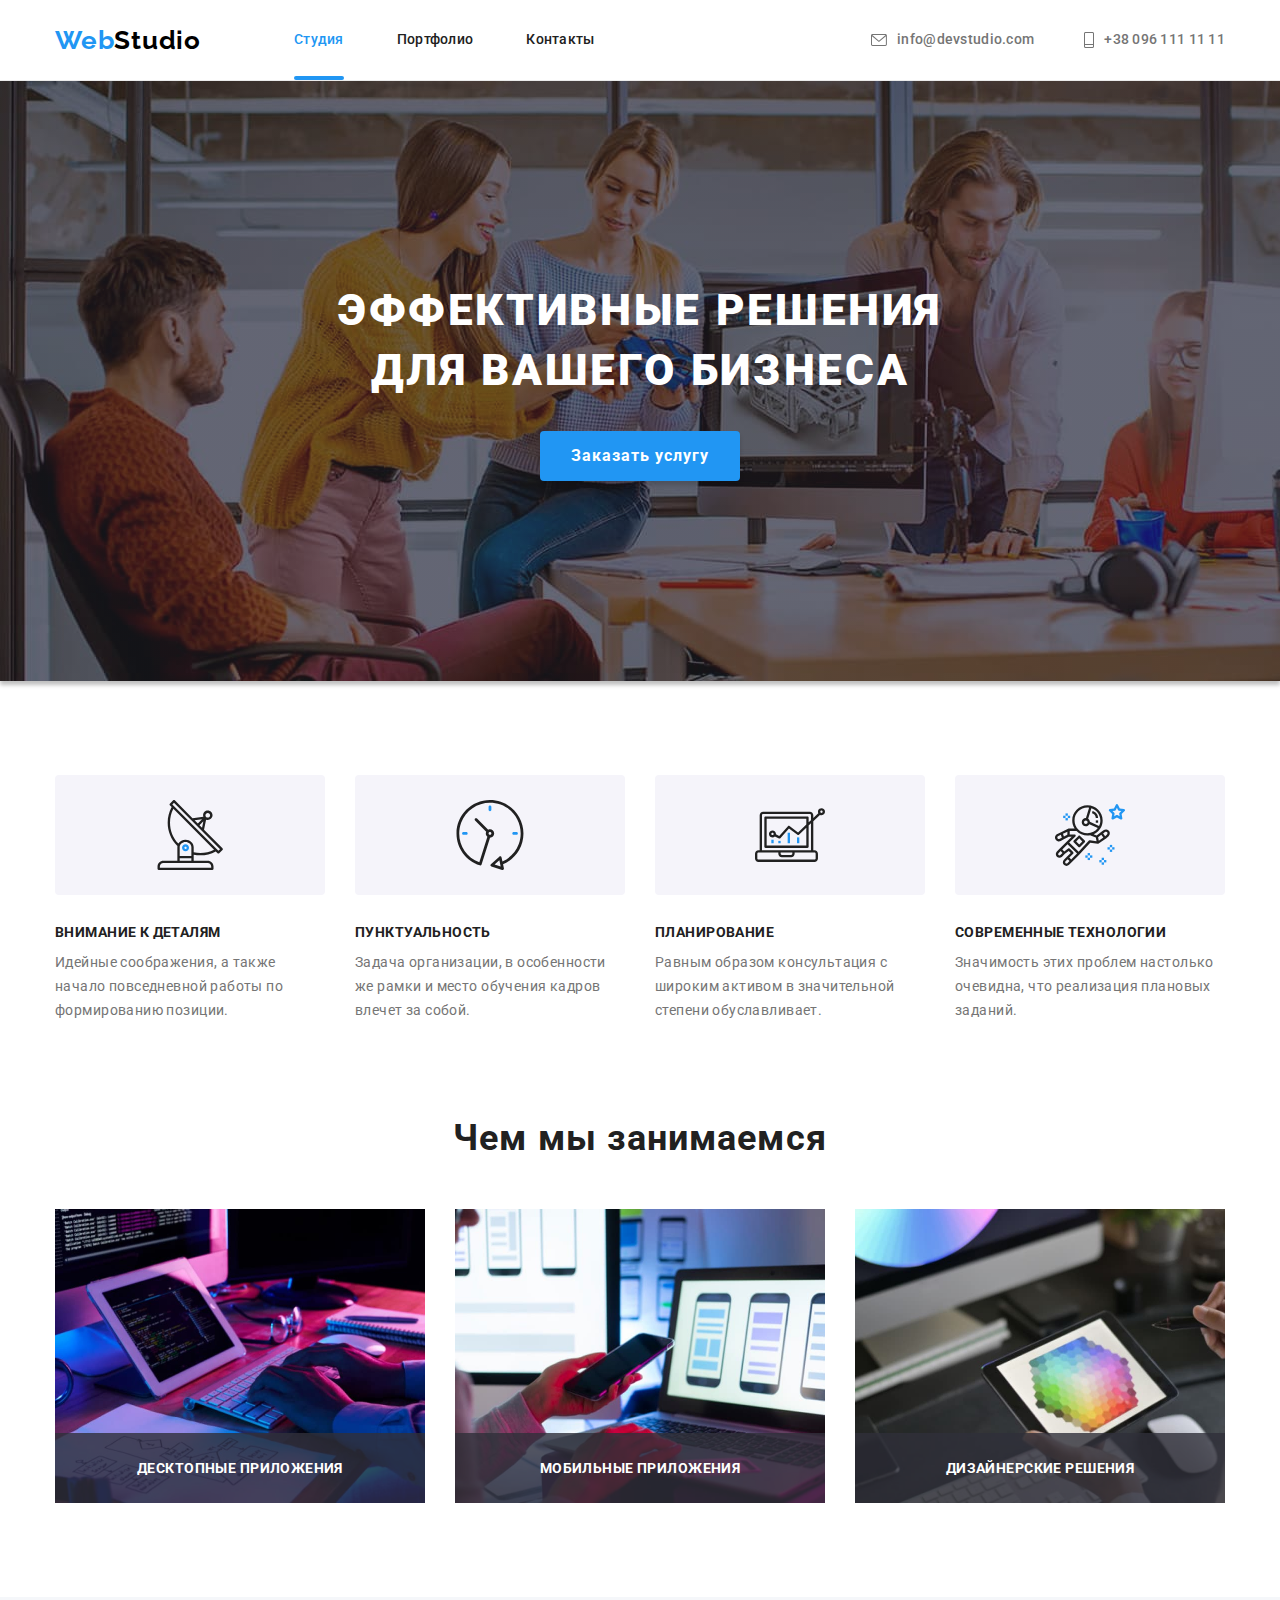
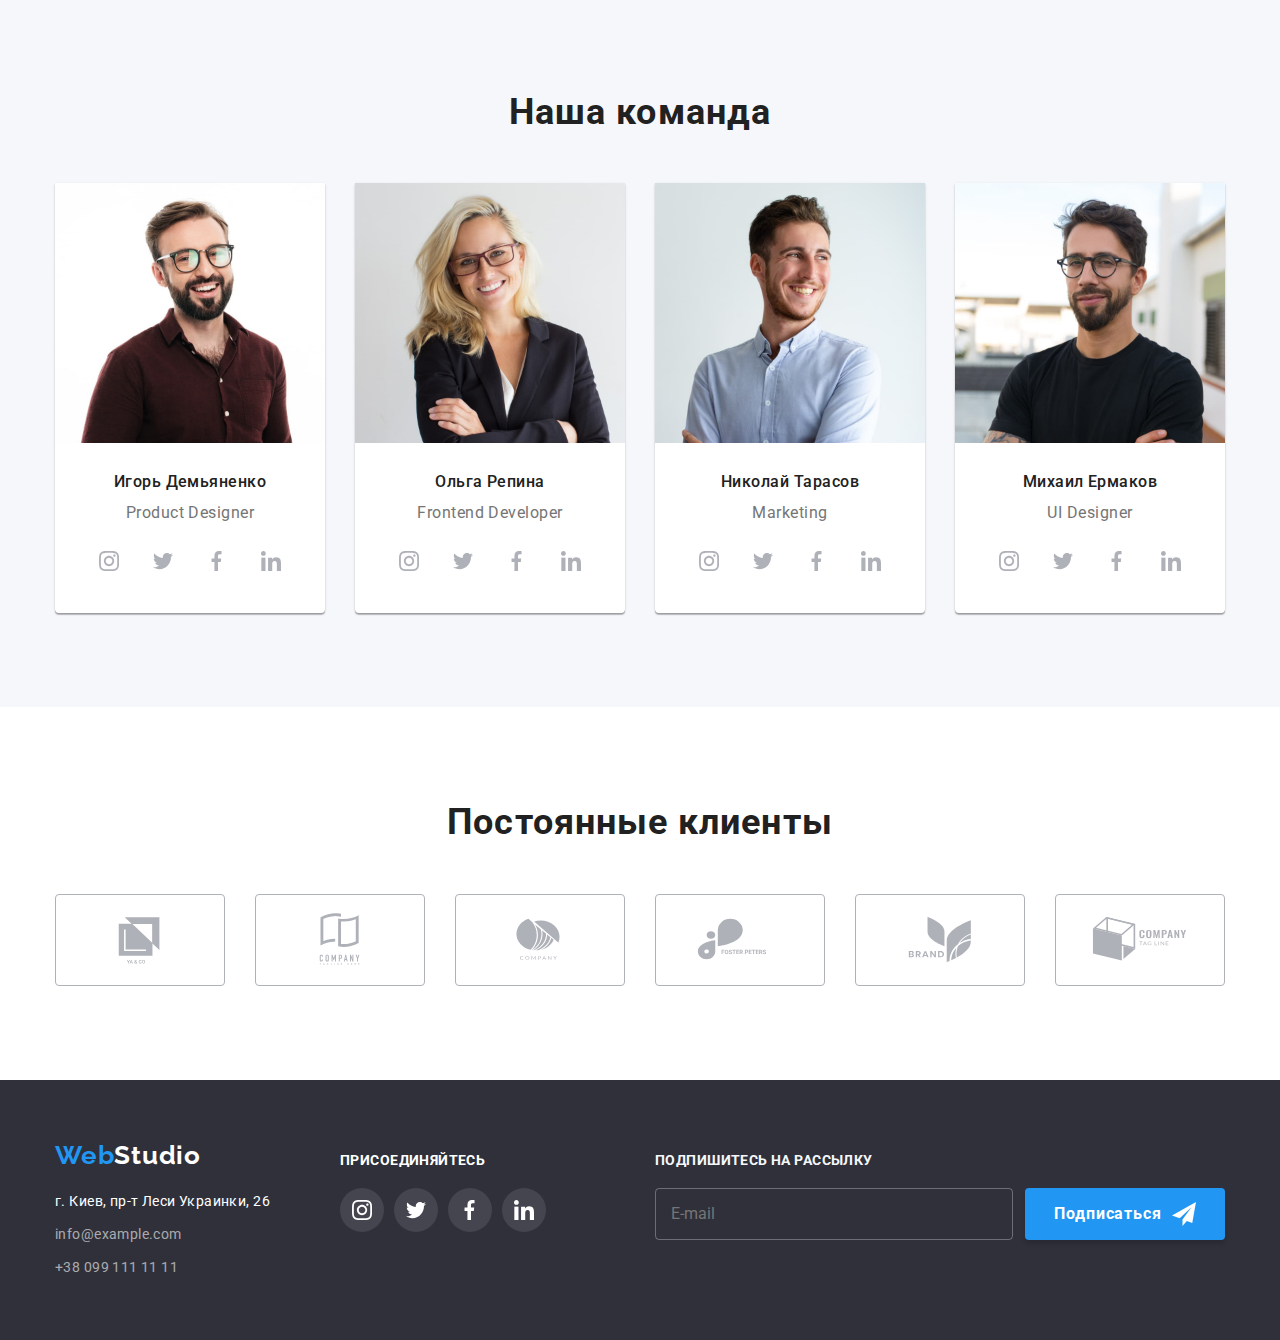
==== commit f5487758: "1" ====
--- a/index.html
+++ b/index.html
@@ -274,7 +274,7 @@
                                 </a>
                             </li>
                             <li>
-                                <a href="#" class="section-team__ink-area">
+                                <a href="#" class="section-team__link-area">
                                     <svg class="section-team__social-links">
                                         <use href="./images/icons.svg#icon-facebook" width="20px" height="20px"></use>
                                     </svg>
@@ -416,7 +416,7 @@
                 </svg>
             </button>
             <form role="group" class="modal-form" autocomplete="off">
-                <p class="modal-form__modal-title">Оставьте свои данные, мы вам не перезвоним</p>
+                <p class="modal-form__modal-title">Оставьте свои данные, мы вам перезвоним</p>
                 <div class="modal-form__field">
                     <label class="modal-form__modal-label" for="modal-name">Имя</label>
                     <div class="modal-form__field-input">
--- a/css/main.min.css
+++ b/css/main.min.css
@@ -1 +1 @@
-/*! modern-normalize v1.1.0 | MIT License | https://github.com/sindresorhus/modern-normalize */*,::before,::after{-webkit-box-sizing:border-box;box-sizing:border-box}html{line-height:1.15;-webkit-text-size-adjust:100%;-moz-tab-size:4;-o-tab-size:4;tab-size:4}body{margin:0;font-family:system-ui,-apple-system,"Segoe UI",Roboto,Helvetica,Arial,sans-serif,"Apple Color Emoji","Segoe UI Emoji"}hr{height:0;color:inherit}abbr[title]{-webkit-text-decoration:underline dotted;text-decoration:underline dotted}b,strong{font-weight:bolder}code,kbd,samp,pre{font-family:ui-monospace,SFMono-Regular,Consolas,"Liberation Mono",Menlo,monospace;font-size:1em}small{font-size:80%}sub,sup{font-size:75%;line-height:0;position:relative;vertical-align:baseline}sub{bottom:-0.25em}sup{top:-0.5em}table{text-indent:0;border-color:inherit}button,input,optgroup,select,textarea{font-family:inherit;font-size:100%;line-height:1.15;margin:0}button,select{text-transform:none}button,[type=button],[type=reset],[type=submit]{-webkit-appearance:button}::-moz-focus-inner{border-style:none;padding:0}:-moz-focusring{outline:1px dotted ButtonText}:-moz-ui-invalid{box-shadow:none}legend{padding:0}progress{vertical-align:baseline}::-webkit-inner-spin-button,::-webkit-outer-spin-button{height:auto}[type=search]{-webkit-appearance:textfield;outline-offset:-2px}::-webkit-search-decoration{-webkit-appearance:none}::-webkit-file-upload-button{-webkit-appearance:button;font:inherit}summary{display:list-item}body{background-color:#fff;font-family:"Roboto","Verdana","Tahoma",sans-serif;font-size:14px;color:#757575;margin:0}:root{--name-color: #212121;--hover-color: #2196f3;--animation: cubic-bezier(0.4, 0, 0.2, 1)}ul{list-style:none;padding-left:0;margin-top:0;margin-bottom:0}h1,h2,h3,h4,h5,h6,p,a{margin-top:0;margin-bottom:0;text-decoration:none}section{padding-top:94px;padding-bottom:94px}.container{width:1200px;padding-left:15px;padding-right:15px;margin-right:auto;margin-left:auto}img{display:block;max-width:100%;height:auto}.header__logo{font-family:"Raleway","Verdana","Tahoma",sans-serif;font-weight:700;font-size:26px;line-height:1.19;letter-spacing:.03em;color:#000;margin-right:93px}.header__logo-accent,.footer__logo-accent{color:var(--hover-color)}.footer__footer-logo{color:#fff;margin-bottom:20px;font-family:"Raleway","Verdana","Tahoma",sans-serif;font-weight:700;font-size:26px;line-height:1.19;letter-spacing:.03em;display:block}header{padding-top:0px;padding-bottom:0px;border-bottom:1px solid #ececec;-ms-flex-wrap:nowrap;flex-wrap:nowrap}.header,.header .header__navigation-contact,.header .header__navigation{display:-webkit-box;display:-ms-flexbox;display:flex;-webkit-box-align:center;-ms-flex-align:center;align-items:center}.header__navigation-item{display:inline-block}.header__navigation-item:not(:last-child){margin-right:50px}.header__link{font-weight:500;font-size:14px;line-height:1.14;letter-spacing:.02em;color:var(--name-color);padding-top:32px;padding-bottom:32px;display:block;position:relative;-webkit-transition-property:color;transition-property:color;-webkit-transition-duration:250ms;transition-duration:250ms;-webkit-transition-timing-function:var(--animation);transition-timing-function:var(--animation)}.header__link::after{content:"";position:absolute;left:0px;bottom:0px;display:block;width:100%;height:4px;background-color:var(--hover-color);opacity:0;-webkit-transition:opacity 250ms var(--animation);transition:opacity 250ms var(--animation)}.header__link:hover::after{opacity:1;border-radius:4px}.header .current::after{opacity:1;border-radius:4px}.header__navigation-contact{margin-left:auto}.header__navigation-contact-item:first-child{margin-right:50px}.header__link:hover,.header__contact:hover,.header__link:focus,.header__contact:focus,.header .current{color:var(--hover-color)}.header__contact{font-weight:500;font-size:14px;line-height:1.14;letter-spacing:.02em;color:#757575;display:-webkit-box;display:-ms-flexbox;display:flex;-webkit-box-align:center;-ms-flex-align:center;align-items:center;-webkit-transition-property:color;transition-property:color;-webkit-transition-duration:250ms;transition-duration:250ms;-webkit-transition-timing-function:var(--animation);transition-timing-function:var(--animation)}.header__contact:hover .header__icon-contact,.header__contact:focus .header__icon-contact{fill:var(--hover-color)}.header__icon-contact{margin-right:10px;fill:#757575;-webkit-transition-property:fill;transition-property:fill;-webkit-transition-duration:250ms;transition-duration:250ms;-webkit-transition-timing-function:var(--animation);transition-timing-function:var(--animation)}.main-section{background:#2f303a;padding-top:200px;padding-bottom:200px;text-align:center;background-image:-webkit-gradient(linear, left top, right top, from(rgba(47, 48, 58, 0.4)), to(rgba(47, 48, 58, 0.4))),url(../images/main-section.jpg);background-image:linear-gradient(to right, rgba(47, 48, 58, 0.4), rgba(47, 48, 58, 0.4)),url(../images/main-section.jpg);-webkit-box-shadow:0px 4px 4px rgba(0,0,0,.25);box-shadow:0px 4px 4px rgba(0,0,0,.25);max-width:1600px;margin-left:auto;margin-right:auto}.main-section__main-text{font-weight:900;font-size:44px;line-height:1.36;text-align:center;letter-spacing:.06em;text-transform:uppercase;color:#fff;width:696px;height:120px;left:452px;top:280px;margin:auto}.main-section__button-service{font-family:"Roboto";width:200px;height:50px;background:#2196f3;-webkit-box-shadow:0px 4px 4px rgba(0,0,0,.15);box-shadow:0px 4px 4px rgba(0,0,0,.15);border-radius:4px;border:0;font-weight:700;font-size:16px;line-height:1.87;-webkit-box-align:center;-ms-flex-align:center;align-items:center;text-align:center;letter-spacing:.06em;color:#fff;cursor:pointer;margin-top:30px;min-width:13px}.advantages-section{margin:auto;padding-top:94px;padding-bottom:94px}.advantages-section__advantages-list{display:-webkit-box;display:-ms-flexbox;display:flex;margin-top:0;margin-bottom:0}.advantages-section__advantages-item{letter-spacing:.03em;margin-right:30px;width:270px}.advantages-section__advantages-item:last-child{margin-right:0px}.advantages-section__icon-container{display:-webkit-box;display:-ms-flexbox;display:flex;-webkit-box-align:center;-ms-flex-align:center;align-items:center;-webkit-box-pack:center;-ms-flex-pack:center;justify-content:center;margin-bottom:30px;border-radius:4px;width:270px;height:120px;background-color:#f5f4fa}.advantages-section__advantage-icon{width:70px;height:70px}.advantages-section__advantages{font-weight:700;font-size:14px;line-height:1.14;letter-spacing:.03em;text-transform:uppercase;color:var(--name-color);margin-bottom:10px}.advantages-section__advantages-text{font-size:14px;line-height:1.71;letter-spacing:.03em}.visual-section{padding-top:0}.visual-section__section-item{font-weight:700;font-size:36px;line-height:1.17;text-align:center;letter-spacing:.03em;color:var(--name-color);margin-bottom:50px;margin-top:0}.visual-section__visual-list{display:-webkit-box;display:-ms-flexbox;display:flex}.visual-section__visual-item{position:relative;display:block}.visual-section__visual-item:not(:last-child){margin-right:30px}.visual-section__name-work{font-family:"Roboto";font-style:normal;font-weight:700;font-size:14px;line-height:16px;text-align:center;letter-spacing:.03em;text-transform:uppercase;color:#fff;position:absolute;background:rgba(47,48,58,.8);bottom:0;left:0;right:0;height:70px;padding-top:27px}.section-team{background-color:#f5f7fa}.section-team__section-item{font-weight:700;font-size:36px;line-height:1.17;text-align:center;letter-spacing:.03em;color:var(--name-color);margin-bottom:50px;margin-top:0}.section-team__team-list{display:-webkit-box;display:-ms-flexbox;display:flex}.section-team__team-unit{text-align:center;margin-right:30px;border-radius:0px 0px 4px 4px;-webkit-box-shadow:0px 1px 3px rgba(0,0,0,.12),0px 1px 1px rgba(0,0,0,.14),0px 2px 1px rgba(0,0,0,.2);box-shadow:0px 1px 3px rgba(0,0,0,.12),0px 1px 1px rgba(0,0,0,.14),0px 2px 1px rgba(0,0,0,.2);background:#fff}.section-team__team-unit:last-child{margin-right:0px}.section-team__team-img{padding-bottom:30px}.section-team__teammate-name{font-weight:500;font-size:16px;line-height:1.18;text-align:center;letter-spacing:.03em;color:var(--name-color);margin-top:0;margin-bottom:10px}.section-team__teammate-position{font-size:16px;line-height:1.35;text-align:center;letter-spacing:.03em;margin-bottom:16px;margin-top:0}.section-team__social-list{display:-webkit-box;display:-ms-flexbox;display:flex;list-style:none;padding-left:32px;padding-right:32px;margin-bottom:30px;-webkit-box-pack:justify;-ms-flex-pack:justify;justify-content:space-between}.section-team__link-area{display:-webkit-box;display:-ms-flexbox;display:flex;-webkit-box-align:center;-ms-flex-align:center;align-items:center;-webkit-box-pack:center;-ms-flex-pack:center;justify-content:center;width:44px;height:44px;border-radius:50%;-webkit-transition-property:background-color,fill;transition-property:background-color,fill;-webkit-transition-duration:250ms;transition-duration:250ms;-webkit-transition-timing-function:var(--animation);transition-timing-function:var(--animation)}.section-team__social-links{width:20px;height:20px;fill:#afb1b8}.section-team__link-area:hover,.section-team__link-area:focus{background-color:var(--hover-color)}.section-team__link-area:hover .section-team__social-links,.section-team__link-area:focus .section-team__social-links{fill:#fff}.clients__section-item{font-weight:700;font-size:36px;line-height:1.17;text-align:center;letter-spacing:.03em;color:var(--name-color);margin-bottom:50px;margin-top:0}.clients__client-list{display:-webkit-box;display:-ms-flexbox;display:flex}.clients__client-list li:not(:last-child){margin-right:30px}.clients__client-link{display:-webkit-box;display:-ms-flexbox;display:flex;-webkit-box-pack:center;-ms-flex-pack:center;justify-content:center;-webkit-box-align:center;-ms-flex-align:center;align-items:center;width:170px;height:92px;border:1px solid #afb1b8;border-radius:4px;text-align:center;-webkit-transition-property:fill,border-color;transition-property:fill,border-color;-webkit-transition-duration:250ms;transition-duration:250ms;-webkit-transition-timing-function:var(--animation);transition-timing-function:var(--animation)}.clients__client-link:hover,.clients__client-link:focus{border:2px solid var(--hover-color);border-radius:4px}.clients__client-link:hover .clients__client-item,.clients__client-link:focus .clients__client-item{fill:var(--hover-color)}.clients__client-item{width:106px;height:60px;fill:#afb1b8;-webkit-transition-property:fill;transition-property:fill;-webkit-transition-duration:250ms;transition-duration:250ms;-webkit-transition-timing-function:var(--animation);transition-timing-function:var(--animation)}footer .container{display:-webkit-box;display:-ms-flexbox;display:flex}footer{background:#2f303a;padding-top:60px;padding-bottom:60px}.footer__location{font-style:normal;font-size:14px;line-height:1.71;letter-spacing:.03em;color:#fff;margin-bottom:9px}.footer__footer-icons-list{display:-webkit-box;display:-ms-flexbox;display:flex;list-style:none;padding:0;margin-top:20px}.address,.footer__footer-contact-item:first-child{margin-bottom:9px}.footer__contact-footer:hover,.footer__contact-footer:focus{color:var(--hover-color)}.footer__contact-footer{font-style:normal;font-size:14px;line-height:1.71;letter-spacing:.03em;color:rgba(255,255,255,.6);margin-bottom:9px;-webkit-transition-property:color;transition-property:color;-webkit-transition-duration:250ms;transition-duration:250ms;-webkit-transition-timing-function:var(--animation);transition-timing-function:var(--animation)}.footer__container-footer-icons{margin-top:12px;margin-left:70px}.footer__container-footer-icons:last-child{margin-left:auto}.footer__container-footer-icons h3{font-family:"Roboto";font-style:normal;font-weight:700;font-size:14px;line-height:16px;letter-spacing:.03em;text-transform:uppercase;color:#fff}.footer__footer-social-icons:not(:last-child){margin-right:10px}.footer__footer-social-link{display:-webkit-box;display:-ms-flexbox;display:flex;-webkit-box-align:center;-ms-flex-align:center;align-items:center;-webkit-box-pack:center;-ms-flex-pack:center;justify-content:center;width:44px;height:44px;border-radius:50%;background-color:rgba(255,255,255,.1);-webkit-transition-property:background-color;transition-property:background-color;-webkit-transition-duration:250ms;transition-duration:250ms;-webkit-transition-timing-function:var(--animation);transition-timing-function:var(--animation)}.footer__footer-social-link:hover,.footer__footer-social-link:focus{background-color:var(--hover-color)}.footer__footer-social-icon{width:20px;height:20px;fill:#fff}.footer__footer-join{display:-webkit-box;display:-ms-flexbox;display:flex;-webkit-box-orient:vertical;-webkit-box-direction:normal;-ms-flex-direction:column;flex-direction:column}.footer__footer-join-label{margin-bottom:20px;color:#f5f7fa;font-weight:700;font-size:14px;line-height:1.1429;letter-spacing:.03em;-webkit-text-decoration:str;text-decoration:str;text-transform:uppercase}.footer__footer-join-field{display:-webkit-box;display:-ms-flexbox;display:flex}.footer__footer-join-input{width:358px;background-color:inherit;border:1px solid rgba(255,255,255,.3);border-radius:4px;font-size:16px;padding:15px 15px;color:rgba(255,255,255,.6);line-height:1.25}.footer__footer-join-submit{display:-webkit-box;display:-ms-flexbox;display:flex;-webkit-box-pack:center;-ms-flex-pack:center;justify-content:center;-webkit-box-align:center;-ms-flex-align:center;align-items:center;min-width:200px;padding:10px 3px;border-radius:4px;margin-left:12px;color:#fff;background-color:var(--hover-color);border:none;font-family:inherit;font-weight:700;font-size:16px;line-height:1.875;text-align:center;letter-spacing:.06em;-webkit-box-shadow:0px 4px 4px 0px rgba(0,0,0,.15);box-shadow:0px 4px 4px 0px rgba(0,0,0,.15);cursor:pointer;-webkit-transition-property:background-color;transition-property:background-color;-webkit-transition-duration:250ms;transition-duration:250ms;-webkit-transition-timing-function:cubic-bezier(0.4, 0, 0.2, 1);transition-timing-function:cubic-bezier(0.4, 0, 0.2, 1)}.footer__footer-join-icon{margin-left:10px;fill:currentColor}.portfolio__button-list{display:-webkit-box;display:-ms-flexbox;display:flex;-webkit-box-pack:center;-ms-flex-pack:center;justify-content:center;margin-bottom:50px}.portfolio__button-item{margin-right:8px}.portfolio__button-item:last-child{margin-right:0px}.portfolio__portfolio-button{font-family:"Roboto";font-weight:500;font-size:16px;line-height:1.62;text-align:center;letter-spacing:.03em;color:var(--name-color);cursor:pointer;padding:6px 22px;border:0;-webkit-transition-property:color,background-color,-webkit-box-shadow;transition-property:color,background-color,-webkit-box-shadow;transition-property:color,background-color,box-shadow;transition-property:color,background-color,box-shadow,-webkit-box-shadow;-webkit-transition-duration:250ms;transition-duration:250ms;-webkit-transition-timing-function:var(--animation);transition-timing-function:var(--animation)}.portfolio__portfolio-button:hover,.portfolio__portfolio-button:focus{background:var(--hover-color);-webkit-box-shadow:0px 3px 1px rgba(0,0,0,.1),0px 1px 2px rgba(0,0,0,.08),0px 2px 2px rgba(0,0,0,.12);box-shadow:0px 3px 1px rgba(0,0,0,.1),0px 1px 2px rgba(0,0,0,.08),0px 2px 2px rgba(0,0,0,.12);border-radius:4px;font-weight:500;font-size:16px;line-height:1.62;text-align:center;letter-spacing:.03em;color:#fff}.portfolio__portfolio-list{display:-webkit-box;display:-ms-flexbox;display:flex;-ms-flex-wrap:wrap;flex-wrap:wrap}.portfolio__portfolio-list>.portfolio__portfolio-section{width:calc((100% - 60px)/3);margin-right:30px;margin-bottom:30px}.portfolio__portfolio-section:hover,.portfolio__portfolio-section:focus{-webkit-box-shadow:0px 1px 1px rgba(0,0,0,.12),0px 4px 4px rgba(0,0,0,.06),1px 4px 6px rgba(0,0,0,.16);box-shadow:0px 1px 1px rgba(0,0,0,.12),0px 4px 4px rgba(0,0,0,.06),1px 4px 6px rgba(0,0,0,.16)}.portfolio__portfolio-section:nth-child(3n){margin-right:0}.portfolio__portfolio-section:nth-last-child(-n+3){margin-bottom:0}.portfolio__portfolio-link{display:block;text-decoration:none;-webkit-transition-property:-webkit-box-shadow;transition-property:-webkit-box-shadow;transition-property:box-shadow;transition-property:box-shadow, -webkit-box-shadow;-webkit-transition-duration:250ms;transition-duration:250ms;-webkit-transition-timing-function:var(--animation);transition-timing-function:var(--animation)}.portfolio__portfolio-link:hover .portfolio__portfolio-thumb::before{-webkit-transform:translateY(0);transform:translateY(0)}.portfolio__portfolio-link:hover .portfolio__portfolio-overlay{-webkit-transform:translateY(0);transform:translateY(0)}.portfolio__portfolio-thumb{position:relative;overflow:hidden}.portfolio__portfolio-thumb::before{display:inline-block;content:"";position:absolute;top:0;left:0;width:100%;height:100%;background-color:rgba(33,150,243,.9);-webkit-transform:translateY(100%);transform:translateY(100%);-webkit-transition:-webkit-transform 250ms var(--animation);transition:-webkit-transform 250ms var(--animation);transition:transform 250ms var(--animation);transition:transform 250ms var(--animation), -webkit-transform 250ms var(--animation)}.portfolio__portfolio-overlay{position:absolute;top:0;left:0;width:100%;height:100%;display:-webkit-box;display:-ms-flexbox;display:flex;-webkit-box-pack:center;-ms-flex-pack:center;justify-content:center;-webkit-box-align:center;-ms-flex-align:center;align-items:center;-webkit-transform:translateY(100%);transform:translateY(100%);-webkit-transition:-webkit-transform 250ms var(--animation);transition:-webkit-transform 250ms var(--animation);transition:transform 250ms var(--animation);transition:transform 250ms var(--animation), -webkit-transform 250ms var(--animation)}.portfolio__portfolio-about{padding-left:24px;padding-right:24px;font-size:18px;line-height:1.56;letter-spacing:.03em;color:#fff}.portfolio__portfolio-section{margin-right:30px;margin-bottom:30px}.portfolio__portfolio-discription{border-left:1px solid #eee;border-right:1px solid #eee;border-bottom:1px solid #eee;padding:20px 24px}.portfolio__portfolio-item{font-weight:700;font-size:18px;line-height:2;letter-spacing:.06em;color:var(--name-color);margin-bottom:4px}.portfolio__portfolio-type{font-size:16px;line-height:1.875;letter-spacing:.03em;color:#757575}.backdrop{position:fixed;top:0;left:0;width:100%;height:100%;background-color:rgba(0,0,0,.2);opacity:1;-webkit-transition:opacity 250ms var(--animation),visibility 250ms var(--animation);transition:opacity 250ms var(--animation),visibility 250ms var(--animation)}.backdrop.is-hidden{opacity:0;pointer-events:none}.modal{position:absolute;top:50%;left:50%;width:528px;height:581px;background-color:#fff;-webkit-box-shadow:0px 1px 3px rgba(0,0,0,.12),0px 1px 1px rgba(0,0,0,.14),0px 2px 1px rgba(0,0,0,.2);box-shadow:0px 1px 3px rgba(0,0,0,.12),0px 1px 1px rgba(0,0,0,.14),0px 2px 1px rgba(0,0,0,.2);border-radius:4px;-webkit-transform:translate(-50%, -50%) scale(1);transform:translate(-50%, -50%) scale(1);-webkit-transition:-webkit-transform 250ms var(--animation);transition:-webkit-transform 250ms var(--animation);transition:transform 250ms var(--animation);transition:transform 250ms var(--animation), -webkit-transform 250ms var(--animation);padding-top:40px;padding-right:40px;padding-bottom:40px;padding-left:40px}.modal__modal-btn{display:-webkit-box;display:-ms-flexbox;display:flex;-webkit-box-pack:center;-ms-flex-pack:center;justify-content:center;-webkit-box-align:center;-ms-flex-align:center;align-items:center;position:absolute;top:8px;right:8px;width:30px;height:30px;border:1px solid rgba(0,0,0,.1);border-radius:50%;background:#fff;cursor:pointer;-webkit-transition-timing-function:var(--animation);transition-timing-function:var(--animation)}.modal__modal-btn:hover{cursor:pointer;fill:var(--hover-color)}.modal__modal-icon{width:11px;height:11px}.modal-form__modal-title{margin-bottom:12px;font-weight:700;font-size:20px;line-height:1.15;text-align:center;letter-spacing:.03em;color:var(--name-color)}.modal-form__field{position:relative;text-align:left;margin-bottom:10px}.modal-form__modal-label{display:block;font-size:12px;line-height:1.17;letter-spacing:.01em;padding:0;margin-bottom:4px}.modal-form__field-input{position:relative;margin-bottom:10px}.modal-form__input{padding:12px 12px 12px 42px}.modal-form__input,.modal-form__textarea-input{width:100%;border-radius:4px;border:1px solid rgba(33,33,33,.2);margin:0;font-size:14px;line-height:1.1721;-webkit-transition-property:border,background-color,-webkit-box-shadow;transition-property:border,background-color,-webkit-box-shadow;transition-property:border,background-color,box-shadow;transition-property:border,background-color,box-shadow,-webkit-box-shadow;-webkit-transition-duration:250ms;transition-duration:250ms;-webkit-transition-timing-function:var(--animation);transition-timing-function:var(--animation)}.modal-form__icon{display:inline-block;position:absolute;left:15px;top:50%;-webkit-transform:translateY(-50%);transform:translateY(-50%);fill:currentColor;color:#212121;-webkit-transition-property:color;transition-property:color;-webkit-transition-duration:250ms;transition-duration:250ms;-webkit-transition-timing-function:var(--animation);transition-timing-function:var(--animation)}.modal-form__feedback{text-align:left}.modal-form__textarea-input{min-height:120px;padding:12px 16px;margin-bottom:20px;resize:none}.modal-form__textarea-input::-webkit-input-placeholder{font-size:14px;line-height:1.1429;letter-spacing:.01em;color:rgba(117,117,117,.5)}.modal-form__textarea-input::-moz-placeholder{font-size:14px;line-height:1.1429;letter-spacing:.01em;color:rgba(117,117,117,.5)}.modal-form__textarea-input:-ms-input-placeholder{font-size:14px;line-height:1.1429;letter-spacing:.01em;color:rgba(117,117,117,.5)}.modal-form__textarea-input::-ms-input-placeholder{font-size:14px;line-height:1.1429;letter-spacing:.01em;color:rgba(117,117,117,.5)}.modal-form__textarea-input::placeholder{font-size:14px;line-height:1.1429;letter-spacing:.01em;color:rgba(117,117,117,.5)}.modal-form__input:focus,.modal-form__textarea-input:focus{border:1px solid var(--hover-color);outline:none}.modal-form__form-input:focus~.modal-form-icon{color:var(--hover-color)}.modal-form__modal-link{color:var(--hover-color);text-decoration:underline}.modal-form__label-agree{position:relative;padding-left:24px;margin-left:10px;text-align:center;letter-spacing:.03em;line-height:1.7143}.modal-form__unchecked-icon{position:absolute;-webkit-transform:translateY(-50%);transform:translateY(-50%);top:50%;left:0;opacity:1;border-radius:2px}.modal-form__visually-hidden{position:absolute;width:1px;height:1px;margin:-1px;border:0;padding:0;white-space:nowrap;-webkit-clip-path:inset(100%);clip-path:inset(100%);clip:rect(0 0 0 0);overflow:hidden}.modal-form__checked-icon{position:absolute;top:50%;left:0;-webkit-transform:translateY(-50%);transform:translateY(-50%);opacity:0;border-radius:2px;-webkit-transition-property:opacity;transition-property:opacity;-webkit-transition-duration:250ms;transition-duration:250ms;-webkit-transition-timing-function:var(--animation);transition-timing-function:var(--animation)}.checkbox:checked~.modal-form__checked-icon{opacity:1}.modal-form__modal-link{-webkit-text-decoration-line:underline;text-decoration-line:underline;color:var(--hover-color)}.modal-form__btn-send{margin-top:30px;margin-right:auto;margin-left:auto;width:200px;height:50px;position:relative;left:50%;-webkit-transform:translate(-50%, 0);transform:translate(-50%, 0);padding:10px 55px 10px 58px;font-weight:700;font-size:16px;text-align:center;letter-spacing:.06em;color:#fff;background:var(--hover-color);-webkit-box-shadow:0px 4px 4px rgba(0,0,0,.15);box-shadow:0px 4px 4px rgba(0,0,0,.15);border:none;border-radius:4px}/*# sourceMappingURL=main.min.css.map */+/*! modern-normalize v1.1.0 | MIT License | https://github.com/sindresorhus/modern-normalize */*,::before,::after{-webkit-box-sizing:border-box;box-sizing:border-box}html{line-height:1.15;-webkit-text-size-adjust:100%;-moz-tab-size:4;-o-tab-size:4;tab-size:4}body{margin:0;font-family:system-ui,-apple-system,"Segoe UI",Roboto,Helvetica,Arial,sans-serif,"Apple Color Emoji","Segoe UI Emoji"}hr{height:0;color:inherit}abbr[title]{-webkit-text-decoration:underline dotted;text-decoration:underline dotted}b,strong{font-weight:bolder}code,kbd,samp,pre{font-family:ui-monospace,SFMono-Regular,Consolas,"Liberation Mono",Menlo,monospace;font-size:1em}small{font-size:80%}sub,sup{font-size:75%;line-height:0;position:relative;vertical-align:baseline}sub{bottom:-0.25em}sup{top:-0.5em}table{text-indent:0;border-color:inherit}button,input,optgroup,select,textarea{font-family:inherit;font-size:100%;line-height:1.15;margin:0}button,select{text-transform:none}button,[type=button],[type=reset],[type=submit]{-webkit-appearance:button}::-moz-focus-inner{border-style:none;padding:0}:-moz-focusring{outline:1px dotted ButtonText}:-moz-ui-invalid{box-shadow:none}legend{padding:0}progress{vertical-align:baseline}::-webkit-inner-spin-button,::-webkit-outer-spin-button{height:auto}[type=search]{-webkit-appearance:textfield;outline-offset:-2px}::-webkit-search-decoration{-webkit-appearance:none}::-webkit-file-upload-button{-webkit-appearance:button;font:inherit}summary{display:list-item}body{background-color:#fff;font-family:"Roboto","Verdana","Tahoma",sans-serif;font-size:14px;color:#757575;margin:0}:root{--name-color: #212121;--hover-color: #2196f3;--animation: cubic-bezier(0.4, 0, 0.2, 1)}ul{list-style:none;padding-left:0;margin-top:0;margin-bottom:0}h1,h2,h3,h4,h5,h6,p,a{margin-top:0;margin-bottom:0;text-decoration:none}section{padding-top:94px;padding-bottom:94px}.container{width:1200px;padding-left:15px;padding-right:15px;margin-right:auto;margin-left:auto}img{display:block;max-width:100%;height:auto}.header__logo{font-family:"Raleway","Verdana","Tahoma",sans-serif;font-weight:700;font-size:26px;line-height:1.19;letter-spacing:.03em;color:#000;margin-right:93px}.header__logo-accent,.footer__logo-accent{color:var(--hover-color)}.footer__footer-logo{color:#fff;margin-bottom:20px;font-family:"Raleway","Verdana","Tahoma",sans-serif;font-weight:700;font-size:26px;line-height:1.19;letter-spacing:.03em;display:block}header{padding-top:0px;padding-bottom:0px;border-bottom:1px solid #ececec;-ms-flex-wrap:nowrap;flex-wrap:nowrap}.header,.header .header__navigation-contact,.header .header__navigation{display:-webkit-box;display:-ms-flexbox;display:flex;-webkit-box-align:center;-ms-flex-align:center;align-items:center}.header__navigation-item{display:inline-block}.header__navigation-item:not(:last-child){margin-right:50px}.header__link{font-weight:500;font-size:14px;line-height:1.14;letter-spacing:.02em;color:var(--name-color);padding-top:32px;padding-bottom:32px;display:block;position:relative;-webkit-transition-property:color;transition-property:color;-webkit-transition-duration:250ms;transition-duration:250ms;-webkit-transition-timing-function:var(--animation);transition-timing-function:var(--animation)}.header__link::after{content:"";position:absolute;left:0px;bottom:0px;display:block;width:100%;height:4px;background-color:var(--hover-color);opacity:0;-webkit-transition:opacity 250ms var(--animation);transition:opacity 250ms var(--animation)}.header__link:hover::after{opacity:1;border-radius:4px}.header .current::after{opacity:1;border-radius:4px}.header__navigation-contact{margin-left:auto}.header__navigation-contact-item:first-child{margin-right:50px}.header__link:hover,.header__contact:hover,.header__link:focus,.header__contact:focus,.header .current{color:var(--hover-color)}.header__contact{font-weight:500;font-size:14px;line-height:1.14;letter-spacing:.02em;color:#757575;display:-webkit-box;display:-ms-flexbox;display:flex;-webkit-box-align:center;-ms-flex-align:center;align-items:center;-webkit-transition-property:color;transition-property:color;-webkit-transition-duration:250ms;transition-duration:250ms;-webkit-transition-timing-function:var(--animation);transition-timing-function:var(--animation)}.header__contact:hover .header__icon-contact,.header__contact:focus .header__icon-contact{fill:var(--hover-color)}.header__icon-contact{margin-right:10px;fill:#757575;-webkit-transition-property:fill;transition-property:fill;-webkit-transition-duration:250ms;transition-duration:250ms;-webkit-transition-timing-function:var(--animation);transition-timing-function:var(--animation)}.main-section{background:#2f303a;padding-top:200px;padding-bottom:200px;text-align:center;background-image:-webkit-gradient(linear, left top, right top, from(rgba(47, 48, 58, 0.4)), to(rgba(47, 48, 58, 0.4))),url(../images/main-section.jpg);background-image:linear-gradient(to right, rgba(47, 48, 58, 0.4), rgba(47, 48, 58, 0.4)),url(../images/main-section.jpg);-webkit-box-shadow:0px 4px 4px rgba(0,0,0,.25);box-shadow:0px 4px 4px rgba(0,0,0,.25);max-width:1600px;margin-left:auto;margin-right:auto}.main-section__main-text{font-weight:900;font-size:44px;line-height:1.36;text-align:center;letter-spacing:.06em;text-transform:uppercase;color:#fff;width:696px;height:120px;left:452px;top:280px;margin:auto}.main-section__button-service{font-family:"Roboto";width:200px;height:50px;background:#2196f3;-webkit-box-shadow:0px 4px 4px rgba(0,0,0,.15);box-shadow:0px 4px 4px rgba(0,0,0,.15);border-radius:4px;border:0;font-weight:700;font-size:16px;line-height:1.87;-webkit-box-align:center;-ms-flex-align:center;align-items:center;text-align:center;letter-spacing:.06em;color:#fff;cursor:pointer;margin-top:30px;min-width:13px}.advantages-section{margin:auto;padding-top:94px;padding-bottom:94px}.advantages-section__advantages-list{display:-webkit-box;display:-ms-flexbox;display:flex;margin-top:0;margin-bottom:0}.advantages-section__advantages-item{letter-spacing:.03em;margin-right:30px;width:270px}.advantages-section__advantages-item:last-child{margin-right:0px}.advantages-section__icon-container{display:-webkit-box;display:-ms-flexbox;display:flex;-webkit-box-align:center;-ms-flex-align:center;align-items:center;-webkit-box-pack:center;-ms-flex-pack:center;justify-content:center;margin-bottom:30px;border-radius:4px;width:270px;height:120px;background-color:#f5f4fa}.advantages-section__advantage-icon{width:70px;height:70px}.advantages-section__advantages{font-weight:700;font-size:14px;line-height:1.14;letter-spacing:.03em;text-transform:uppercase;color:var(--name-color);margin-bottom:10px}.advantages-section__advantages-text{font-size:14px;line-height:1.71;letter-spacing:.03em}.visual-section{padding-top:0}.visual-section__section-item{font-weight:700;font-size:36px;line-height:1.17;text-align:center;letter-spacing:.03em;color:var(--name-color);margin-bottom:50px;margin-top:0}.visual-section__visual-list{display:-webkit-box;display:-ms-flexbox;display:flex}.visual-section__visual-item{position:relative;display:block}.visual-section__visual-item:not(:last-child){margin-right:30px}.visual-section__name-work{font-family:"Roboto";font-style:normal;font-weight:700;font-size:14px;line-height:16px;text-align:center;letter-spacing:.03em;text-transform:uppercase;color:#fff;position:absolute;background:rgba(47,48,58,.8);bottom:0;left:0;right:0;height:70px;padding-top:27px}.section-team{background-color:#f5f7fa}.section-team__section-item{font-weight:700;font-size:36px;line-height:1.17;text-align:center;letter-spacing:.03em;color:var(--name-color);margin-bottom:50px;margin-top:0}.section-team__team-list{display:-webkit-box;display:-ms-flexbox;display:flex}.section-team__team-unit{text-align:center;margin-right:30px;border-radius:0px 0px 4px 4px;-webkit-box-shadow:0px 1px 3px rgba(0,0,0,.12),0px 1px 1px rgba(0,0,0,.14),0px 2px 1px rgba(0,0,0,.2);box-shadow:0px 1px 3px rgba(0,0,0,.12),0px 1px 1px rgba(0,0,0,.14),0px 2px 1px rgba(0,0,0,.2);background:#fff}.section-team__team-unit:last-child{margin-right:0px}.section-team__team-img{padding-bottom:30px}.section-team__teammate-name{font-weight:500;font-size:16px;line-height:1.18;text-align:center;letter-spacing:.03em;color:var(--name-color);margin-top:0;margin-bottom:10px}.section-team__teammate-position{font-size:16px;line-height:1.35;text-align:center;letter-spacing:.03em;margin-bottom:16px;margin-top:0}.section-team__social-list{display:-webkit-box;display:-ms-flexbox;display:flex;list-style:none;padding-left:32px;padding-right:32px;margin-bottom:30px;-webkit-box-pack:justify;-ms-flex-pack:justify;justify-content:space-between}.section-team__link-area{display:-webkit-box;display:-ms-flexbox;display:flex;-webkit-box-align:center;-ms-flex-align:center;align-items:center;-webkit-box-pack:center;-ms-flex-pack:center;justify-content:center;width:44px;height:44px;border-radius:50%;-webkit-transition-property:background-color,fill;transition-property:background-color,fill;-webkit-transition-duration:250ms;transition-duration:250ms;-webkit-transition-timing-function:var(--animation);transition-timing-function:var(--animation)}.section-team__link-area:hover,.section-team__link-area:focus{background-color:var(--hover-color)}.section-team__link-area:hover .section-team__social-links,.section-team__link-area:focus .section-team__social-links{fill:#fff}.section-team__social-links{width:20px;height:20px;fill:#afb1b8}.clients__section-item{font-weight:700;font-size:36px;line-height:1.17;text-align:center;letter-spacing:.03em;color:var(--name-color);margin-bottom:50px;margin-top:0}.clients__client-list{display:-webkit-box;display:-ms-flexbox;display:flex}.clients__client-list li:not(:last-child){margin-right:30px}.clients__client-link{display:-webkit-box;display:-ms-flexbox;display:flex;-webkit-box-pack:center;-ms-flex-pack:center;justify-content:center;-webkit-box-align:center;-ms-flex-align:center;align-items:center;width:170px;height:92px;border:1px solid #afb1b8;border-radius:4px;text-align:center;-webkit-transition-property:fill,border-color;transition-property:fill,border-color;-webkit-transition-duration:250ms;transition-duration:250ms;-webkit-transition-timing-function:var(--animation);transition-timing-function:var(--animation)}.clients__client-link:hover,.clients__client-link:focus{border:2px solid var(--hover-color);border-radius:4px}.clients__client-link:hover .clients__client-item,.clients__client-link:focus .clients__client-item{fill:var(--hover-color)}.clients__client-item{width:106px;height:60px;fill:#afb1b8;-webkit-transition-property:fill;transition-property:fill;-webkit-transition-duration:250ms;transition-duration:250ms;-webkit-transition-timing-function:var(--animation);transition-timing-function:var(--animation)}footer .container{display:-webkit-box;display:-ms-flexbox;display:flex}footer{background:#2f303a;padding-top:60px;padding-bottom:60px}.footer__location{font-style:normal;font-size:14px;line-height:1.71;letter-spacing:.03em;color:#fff;margin-bottom:9px}.footer__footer-icons-list{display:-webkit-box;display:-ms-flexbox;display:flex;list-style:none;padding:0;margin-top:20px}.address,.footer__footer-contact-item:first-child{margin-bottom:9px}.footer__contact-footer{font-style:normal;font-size:14px;line-height:1.71;letter-spacing:.03em;color:rgba(255,255,255,.6);margin-bottom:9px;-webkit-transition-property:color;transition-property:color;-webkit-transition-duration:250ms;transition-duration:250ms;-webkit-transition-timing-function:var(--animation);transition-timing-function:var(--animation)}.footer__contact-footer:hover,.footer__contact-footer:focus{color:var(--hover-color)}.footer__container-footer-icons{margin-top:12px;margin-left:70px}.footer__container-footer-icons:last-child{margin-left:auto}.footer__container-footer-icons h3{font-family:"Roboto";font-style:normal;font-weight:700;font-size:14px;line-height:16px;letter-spacing:.03em;text-transform:uppercase;color:#fff}.footer__footer-social-icons:not(:last-child){margin-right:10px}.footer__footer-social-link{display:-webkit-box;display:-ms-flexbox;display:flex;-webkit-box-align:center;-ms-flex-align:center;align-items:center;-webkit-box-pack:center;-ms-flex-pack:center;justify-content:center;width:44px;height:44px;border-radius:50%;background-color:rgba(255,255,255,.1);-webkit-transition-property:background-color;transition-property:background-color;-webkit-transition-duration:250ms;transition-duration:250ms;-webkit-transition-timing-function:var(--animation);transition-timing-function:var(--animation)}.footer__footer-social-link:hover,.footer__footer-social-link:focus{background-color:var(--hover-color)}.footer__footer-social-icon{width:20px;height:20px;fill:#fff}.footer__footer-join{display:-webkit-box;display:-ms-flexbox;display:flex;-webkit-box-orient:vertical;-webkit-box-direction:normal;-ms-flex-direction:column;flex-direction:column}.footer__footer-join-label{margin-bottom:20px;color:#f5f7fa;font-weight:700;font-size:14px;line-height:1.1429;letter-spacing:.03em;-webkit-text-decoration:str;text-decoration:str;text-transform:uppercase}.footer__footer-join-field{display:-webkit-box;display:-ms-flexbox;display:flex}.footer__footer-join-input{width:358px;background-color:inherit;border:1px solid rgba(255,255,255,.3);border-radius:4px;font-size:16px;padding:15px 15px;color:rgba(255,255,255,.6);line-height:1.25}.footer__footer-join-submit{display:-webkit-box;display:-ms-flexbox;display:flex;-webkit-box-pack:center;-ms-flex-pack:center;justify-content:center;-webkit-box-align:center;-ms-flex-align:center;align-items:center;min-width:200px;padding:10px 3px;border-radius:4px;margin-left:12px;color:#fff;background-color:var(--hover-color);border:none;font-family:inherit;font-weight:700;font-size:16px;line-height:1.875;text-align:center;letter-spacing:.06em;-webkit-box-shadow:0px 4px 4px 0px rgba(0,0,0,.15);box-shadow:0px 4px 4px 0px rgba(0,0,0,.15);cursor:pointer;-webkit-transition-property:background-color;transition-property:background-color;-webkit-transition-duration:250ms;transition-duration:250ms;-webkit-transition-timing-function:cubic-bezier(0.4, 0, 0.2, 1);transition-timing-function:cubic-bezier(0.4, 0, 0.2, 1)}.footer__footer-join-icon{margin-left:10px;fill:currentColor}.portfolio__button-list{display:-webkit-box;display:-ms-flexbox;display:flex;-webkit-box-pack:center;-ms-flex-pack:center;justify-content:center;margin-bottom:50px}.portfolio__button-item{margin-right:8px}.portfolio__button-item:last-child{margin-right:0px}.portfolio__portfolio-button{font-family:"Roboto";font-weight:500;font-size:16px;line-height:1.62;text-align:center;letter-spacing:.03em;color:var(--name-color);cursor:pointer;padding:6px 22px;border:0;-webkit-transition-property:color,background-color,-webkit-box-shadow;transition-property:color,background-color,-webkit-box-shadow;transition-property:color,background-color,box-shadow;transition-property:color,background-color,box-shadow,-webkit-box-shadow;-webkit-transition-duration:250ms;transition-duration:250ms;-webkit-transition-timing-function:var(--animation);transition-timing-function:var(--animation)}.portfolio__portfolio-button:hover,.portfolio__portfolio-button:focus{background:var(--hover-color);-webkit-box-shadow:0px 3px 1px rgba(0,0,0,.1),0px 1px 2px rgba(0,0,0,.08),0px 2px 2px rgba(0,0,0,.12);box-shadow:0px 3px 1px rgba(0,0,0,.1),0px 1px 2px rgba(0,0,0,.08),0px 2px 2px rgba(0,0,0,.12);border-radius:4px;font-weight:500;font-size:16px;line-height:1.62;text-align:center;letter-spacing:.03em;color:#fff}.portfolio__portfolio-list{display:-webkit-box;display:-ms-flexbox;display:flex;-ms-flex-wrap:wrap;flex-wrap:wrap}.portfolio__portfolio-list>.portfolio__portfolio-section{width:calc((100% - 60px)/3);margin-right:30px;margin-bottom:30px}.portfolio__portfolio-section:hover,.portfolio__portfolio-section:focus{-webkit-box-shadow:0px 1px 1px rgba(0,0,0,.12),0px 4px 4px rgba(0,0,0,.06),1px 4px 6px rgba(0,0,0,.16);box-shadow:0px 1px 1px rgba(0,0,0,.12),0px 4px 4px rgba(0,0,0,.06),1px 4px 6px rgba(0,0,0,.16)}.portfolio__portfolio-section:nth-child(3n){margin-right:0}.portfolio__portfolio-section:nth-last-child(-n+3){margin-bottom:0}.portfolio__portfolio-link{display:block;text-decoration:none;-webkit-transition-property:-webkit-box-shadow;transition-property:-webkit-box-shadow;transition-property:box-shadow;transition-property:box-shadow, -webkit-box-shadow;-webkit-transition-duration:250ms;transition-duration:250ms;-webkit-transition-timing-function:var(--animation);transition-timing-function:var(--animation)}.portfolio__portfolio-link:hover .portfolio__portfolio-thumb::before{-webkit-transform:translateY(0);transform:translateY(0)}.portfolio__portfolio-link:hover .portfolio__portfolio-overlay{-webkit-transform:translateY(0);transform:translateY(0)}.portfolio__portfolio-thumb{position:relative;overflow:hidden}.portfolio__portfolio-thumb::before{display:inline-block;content:"";position:absolute;top:0;left:0;width:100%;height:100%;background-color:rgba(33,150,243,.9);-webkit-transform:translateY(100%);transform:translateY(100%);-webkit-transition:-webkit-transform 250ms var(--animation);transition:-webkit-transform 250ms var(--animation);transition:transform 250ms var(--animation);transition:transform 250ms var(--animation), -webkit-transform 250ms var(--animation)}.portfolio__portfolio-overlay{position:absolute;top:0;left:0;width:100%;height:100%;display:-webkit-box;display:-ms-flexbox;display:flex;-webkit-box-pack:center;-ms-flex-pack:center;justify-content:center;-webkit-box-align:center;-ms-flex-align:center;align-items:center;-webkit-transform:translateY(100%);transform:translateY(100%);-webkit-transition:-webkit-transform 250ms var(--animation);transition:-webkit-transform 250ms var(--animation);transition:transform 250ms var(--animation);transition:transform 250ms var(--animation), -webkit-transform 250ms var(--animation)}.portfolio__portfolio-about{padding-left:24px;padding-right:24px;font-size:18px;line-height:1.56;letter-spacing:.03em;color:#fff}.portfolio__portfolio-section{margin-right:30px;margin-bottom:30px}.portfolio__portfolio-discription{border-left:1px solid #eee;border-right:1px solid #eee;border-bottom:1px solid #eee;padding:20px 24px}.portfolio__portfolio-item{font-weight:700;font-size:18px;line-height:2;letter-spacing:.06em;color:var(--name-color);margin-bottom:4px}.portfolio__portfolio-type{font-size:16px;line-height:1.875;letter-spacing:.03em;color:#757575}.backdrop{position:fixed;top:0;left:0;width:100%;height:100%;background-color:rgba(0,0,0,.2);opacity:1;-webkit-transition:opacity 250ms var(--animation),visibility 250ms var(--animation);transition:opacity 250ms var(--animation),visibility 250ms var(--animation)}.backdrop.is-hidden{opacity:0;pointer-events:none}.modal{position:absolute;top:50%;left:50%;width:528px;height:581px;background-color:#fff;-webkit-box-shadow:0px 1px 3px rgba(0,0,0,.12),0px 1px 1px rgba(0,0,0,.14),0px 2px 1px rgba(0,0,0,.2);box-shadow:0px 1px 3px rgba(0,0,0,.12),0px 1px 1px rgba(0,0,0,.14),0px 2px 1px rgba(0,0,0,.2);border-radius:4px;-webkit-transform:translate(-50%, -50%) scale(1);transform:translate(-50%, -50%) scale(1);-webkit-transition:-webkit-transform 250ms var(--animation);transition:-webkit-transform 250ms var(--animation);transition:transform 250ms var(--animation);transition:transform 250ms var(--animation), -webkit-transform 250ms var(--animation);padding-top:40px;padding-right:40px;padding-bottom:40px;padding-left:40px}.modal__modal-btn{display:-webkit-box;display:-ms-flexbox;display:flex;-webkit-box-pack:center;-ms-flex-pack:center;justify-content:center;-webkit-box-align:center;-ms-flex-align:center;align-items:center;position:absolute;top:8px;right:8px;width:30px;height:30px;border:1px solid rgba(0,0,0,.1);border-radius:50%;background:#fff;cursor:pointer;-webkit-transition-timing-function:var(--animation);transition-timing-function:var(--animation)}.modal__modal-btn:hover{cursor:pointer;fill:var(--hover-color)}.modal__modal-icon{width:11px;height:11px}.modal-form__modal-title{margin-bottom:12px;font-weight:700;font-size:20px;line-height:1.15;text-align:center;letter-spacing:.03em;color:var(--name-color)}.modal-form__field{position:relative;text-align:left;margin-bottom:10px}.modal-form__modal-label{display:block;font-size:12px;line-height:1.17;letter-spacing:.01em;padding:0;margin-bottom:4px}.modal-form__field-input{position:relative;margin-bottom:10px}.modal-form__input{padding:12px 12px 12px 42px}.modal-form__input,.modal-form__textarea-input{width:100%;border-radius:4px;border:1px solid rgba(33,33,33,.2);margin:0;font-size:14px;line-height:1.1721;-webkit-transition-property:border,background-color,-webkit-box-shadow;transition-property:border,background-color,-webkit-box-shadow;transition-property:border,background-color,box-shadow;transition-property:border,background-color,box-shadow,-webkit-box-shadow;-webkit-transition-duration:250ms;transition-duration:250ms;-webkit-transition-timing-function:var(--animation);transition-timing-function:var(--animation)}.modal-form__icon{display:inline-block;position:absolute;left:15px;top:50%;-webkit-transform:translateY(-50%);transform:translateY(-50%);fill:currentColor;color:#212121;-webkit-transition-property:color;transition-property:color;-webkit-transition-duration:250ms;transition-duration:250ms;-webkit-transition-timing-function:var(--animation);transition-timing-function:var(--animation)}.modal-form__feedback{text-align:left}.modal-form__textarea-input{min-height:120px;padding:12px 16px;margin-bottom:20px;resize:none}.modal-form__textarea-input::-webkit-input-placeholder{font-size:14px;line-height:1.1429;letter-spacing:.01em;color:rgba(117,117,117,.5)}.modal-form__textarea-input::-moz-placeholder{font-size:14px;line-height:1.1429;letter-spacing:.01em;color:rgba(117,117,117,.5)}.modal-form__textarea-input:-ms-input-placeholder{font-size:14px;line-height:1.1429;letter-spacing:.01em;color:rgba(117,117,117,.5)}.modal-form__textarea-input::-ms-input-placeholder{font-size:14px;line-height:1.1429;letter-spacing:.01em;color:rgba(117,117,117,.5)}.modal-form__textarea-input::placeholder{font-size:14px;line-height:1.1429;letter-spacing:.01em;color:rgba(117,117,117,.5)}.modal-form__textarea-input:focus{border:1px solid var(--hover-color);outline:none}.modal-form__input:focus{border:1px solid var(--hover-color);outline:none}.modal-form__input:focus~.modal-form__icon{color:var(--hover-color)}.modal-form__modal-link{color:var(--hover-color);text-decoration:underline}.modal-form__label-agree{position:relative;padding-left:24px;margin-left:10px;text-align:center;letter-spacing:.03em;line-height:1.7143}.modal-form__unchecked-icon{position:absolute;-webkit-transform:translateY(-50%);transform:translateY(-50%);top:50%;left:0;opacity:1;border-radius:2px}.modal-form__visually-hidden{position:absolute;width:1px;height:1px;margin:-1px;border:0;padding:0;white-space:nowrap;-webkit-clip-path:inset(100%);clip-path:inset(100%);clip:rect(0 0 0 0);overflow:hidden}.modal-form__checked-icon{position:absolute;top:50%;left:0;-webkit-transform:translateY(-50%);transform:translateY(-50%);opacity:0;border-radius:2px;-webkit-transition-property:opacity;transition-property:opacity;-webkit-transition-duration:250ms;transition-duration:250ms;-webkit-transition-timing-function:var(--animation);transition-timing-function:var(--animation)}.checkbox:checked~.modal-form__checked-icon{opacity:1}.modal-form__modal-link{-webkit-text-decoration-line:underline;text-decoration-line:underline;color:var(--hover-color)}.modal-form__btn-send{margin-top:30px;margin-right:auto;margin-left:auto;width:200px;height:50px;position:relative;left:50%;-webkit-transform:translate(-50%, 0);transform:translate(-50%, 0);padding:10px 55px 10px 58px;font-weight:700;font-size:16px;text-align:center;letter-spacing:.06em;color:#fff;background:var(--hover-color);-webkit-box-shadow:0px 4px 4px rgba(0,0,0,.15);box-shadow:0px 4px 4px rgba(0,0,0,.15);border:none;border-radius:4px}/*# sourceMappingURL=main.min.css.map */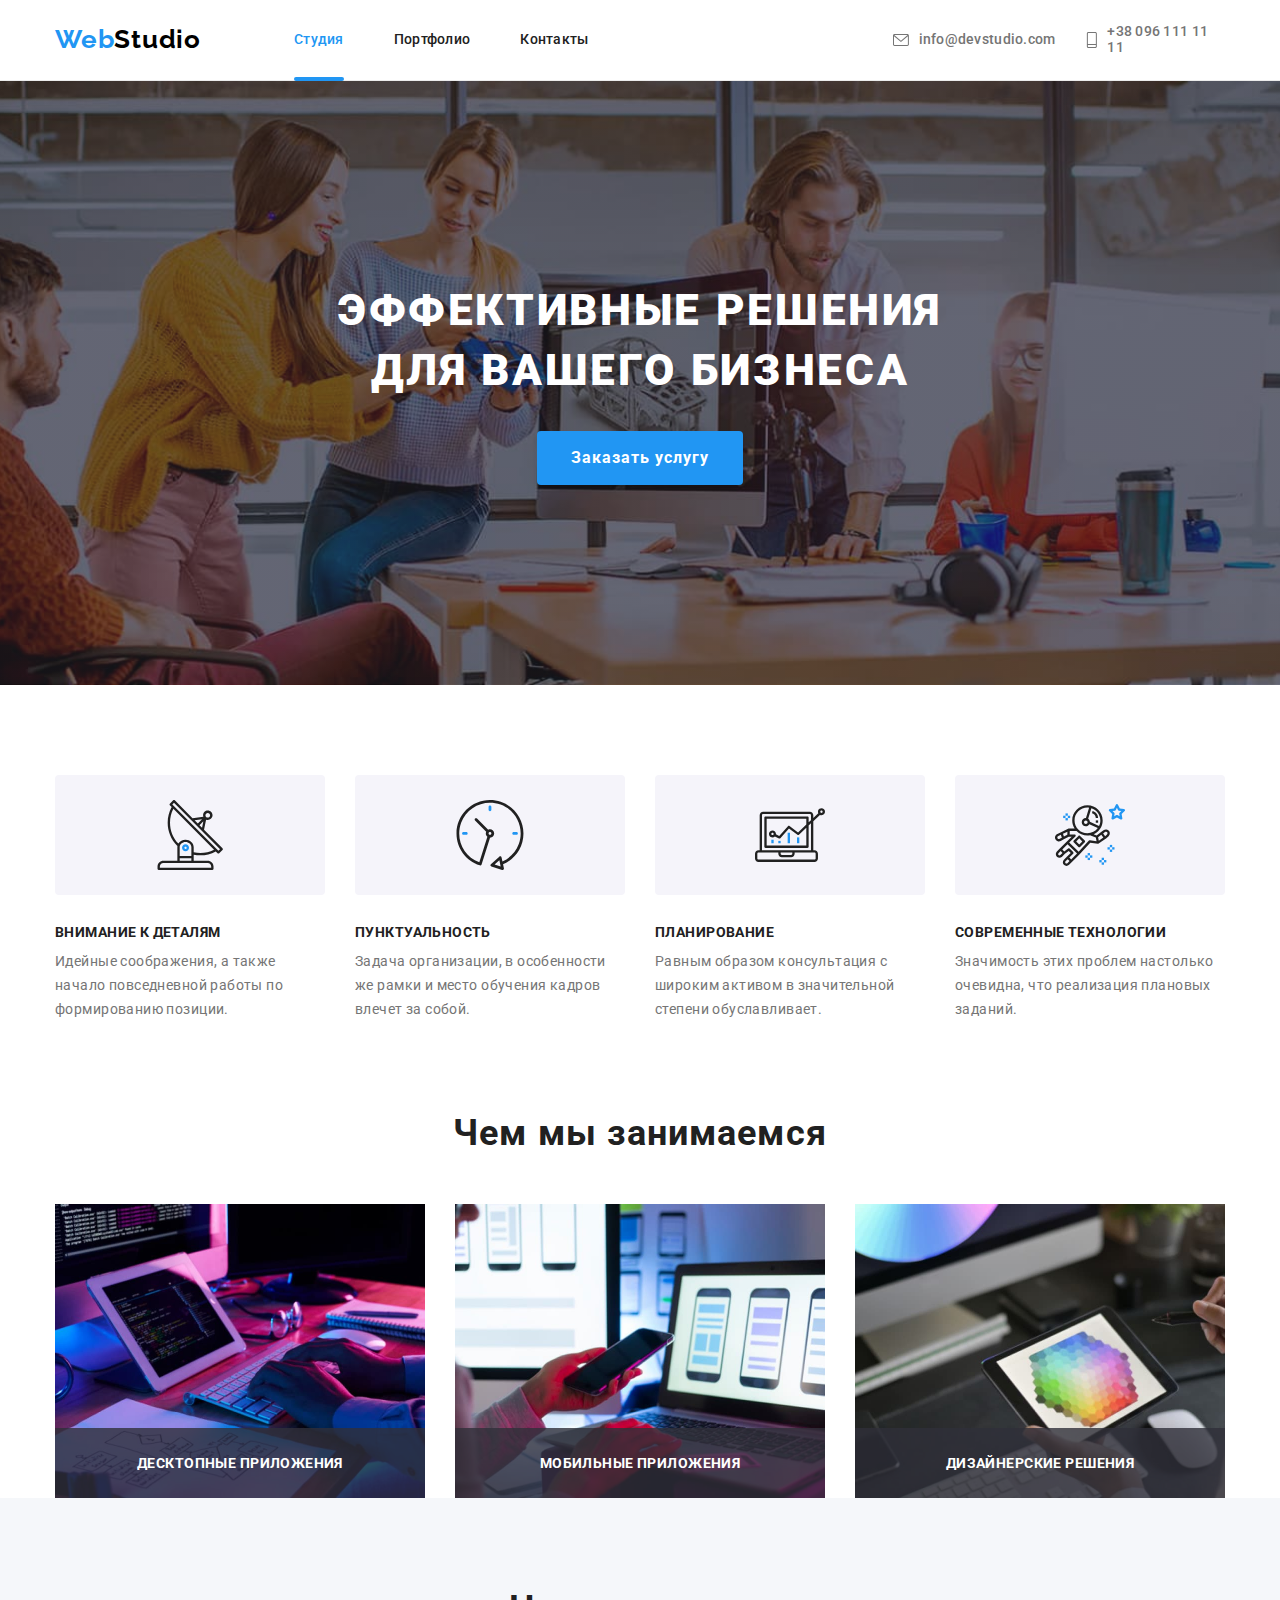
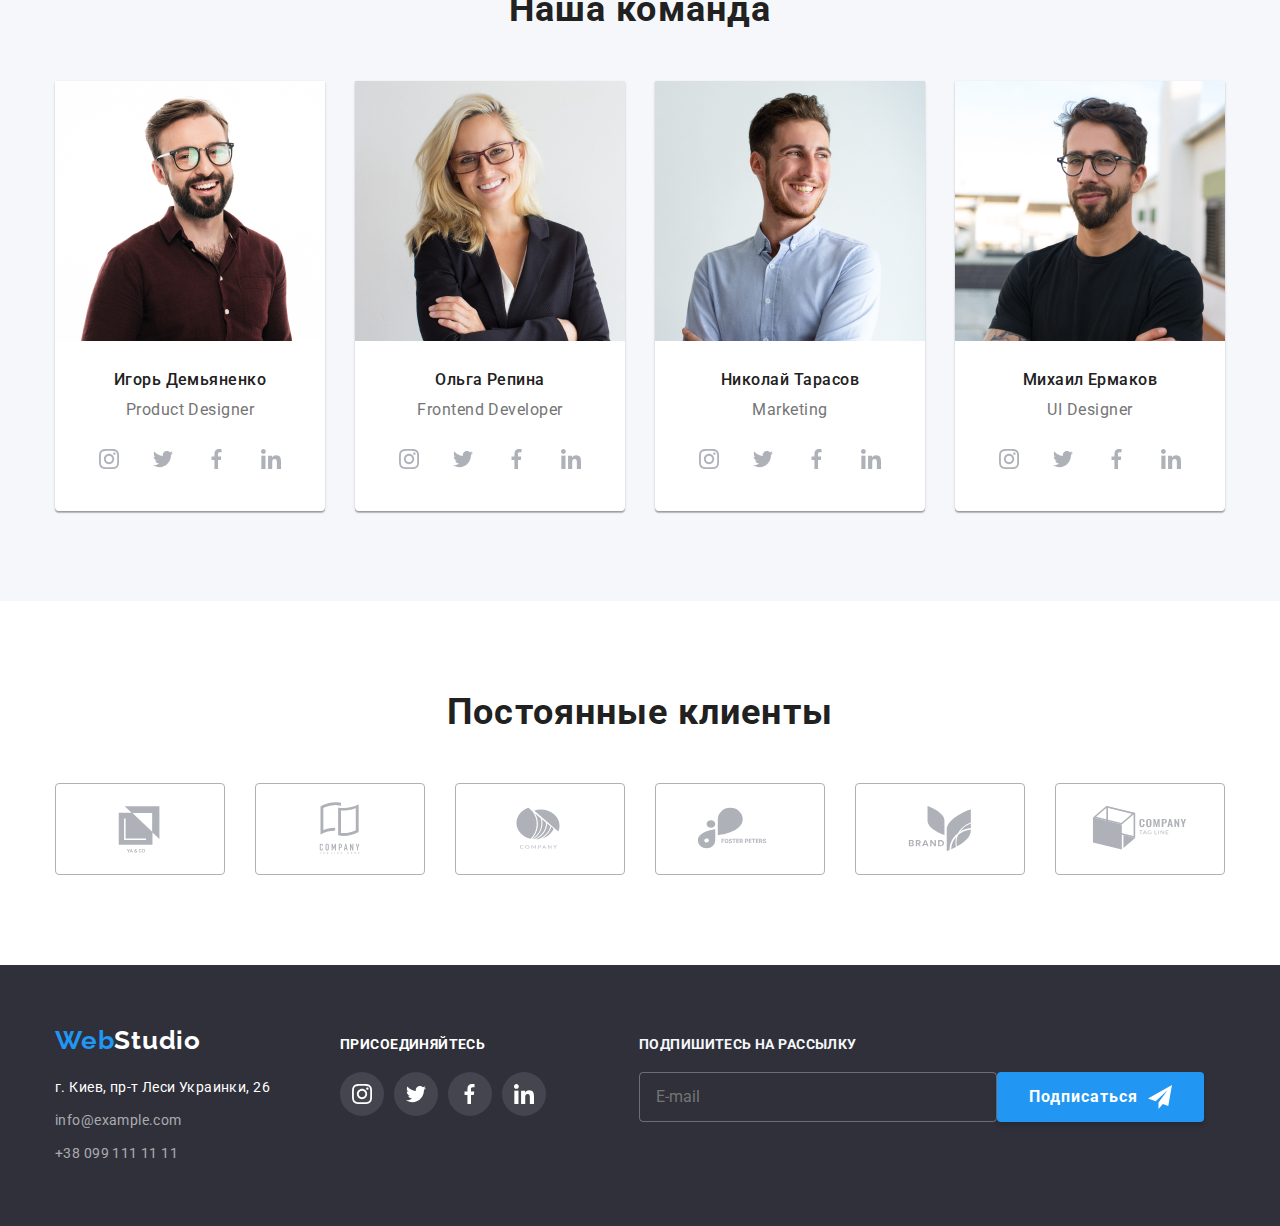
==== commit 410a4287: "1" ====
--- a/index.html
+++ b/index.html
@@ -14,22 +14,30 @@
     <link rel="stylesheet" href="./css/main.min.css">
     </head>
 <body>
+    
     <!--header-->
-    <header>
-        <div class="header container">
+    <header class="header">
+        <div class="header__inner container">
+            <a class="header__logo" lang="en" href="index.html"><span class="header__logo-accent">Web</span>Studio</a> 
+            <button class="header__button" type="button" data-menu-button aria-controls="mobile-container">
+                <svg width="40" height="40" aria-label="Переключатель мобильного меню">
+                    <use class="icon-menu-open" href="./images/icons.svg#icon-mobile-menu"></use>
+                    <use class="icon-menu-close" href="./images/icons.svg#icon-mobile-menu-close"></use>
+                </svg>
+            </button>
+            <div class="mobile-container" id="mobile-container" data-menu>
             <nav class="header__navigation">
-            <a class="header__logo" lang="en" href="index.html"><span class="header__logo-accent">Web</span>Studio</a> 
-                <ul>
-                    <li class="header__navigation-item">
-                        <a class="header__link current" href="index.html">Студия</a>
-                    </li>
-                    <li class="header__navigation-item">
-                        <a class="header__link" href="portfolio.html">Портфолио</a>
-                    </li>
-                    <li class="header__navigation-item">
-                        <a class="header__link" href="#">Контакты</a>
-                    </li>
-                </ul>
+            <ul class="header__navigation-list">
+                <li class="header__navigation-item">
+                    <a class="header__link header__link--current" href="index.html">Студия</a>
+                </li>
+                <li class="header__navigation-item">
+                    <a class="header__link" href="portfolio.html">Портфолио</a>
+                </li>
+                <li class="header__navigation-item">
+                    <a class="header__link" href="#">Контакты</a>
+                </li>
+            </ul>
             </nav>
             <ul class="header__navigation-contact">
                 <li class="header__navigation-contact-item">
@@ -41,27 +49,43 @@
                     </a>
                 </li>
                 <li class="header__navigation-contact-item">
-                    <a class="header__contact" href="tel:+380961111111">
-                        <svg class="header__icon-contact" width="10px" height="16px" aria-hidden="true">
+                    <a class="header__contact header__contact--size" href="tel:+380961111111">
+                        <svg class="header__icon-contact header__icon-contact--size" width="10px" height="16px" aria-hidden="true">
                             <use href="./images/icons.svg#icon-smartphone"></use>
                         </svg>
                     +38 096 111 11 11
                     </a>
+                </li>
+            </ul>
+            <ul class="header__social-list">
+                <li class="header__social-item">
+                    <a class="header__social-link" href="#">Twitter</a>
+                </li>
+                <li class="header__social-item">
+                    <a class="header__social-link" href="#">Instagram</a>
+                </li>
+                <li class="header__social-item">
+                    <a class="header__social-link" href="#">Facebook</a>
+                </li>
+                <li class="header__social-item">
+                    <a class="header__social-link" href="#">LinkedIn</a>
                 </li>
             </ul>
         </div>        
     </header>
+
     <!--main content-->
     <main>
+
         <!--order service-->
         <section class="main-section">
             <div class="container">
-                <h1 class="main-section__main-text">Эффективные решения для вашего бизнеса</h1>
+                <h1 class="main-section__main-text">Эффективные решения <br />для вашего бизнеса</h1>
                 <button data-modal-open class="main-section__button-service" type="button">Заказать услугу</button>
             </div>
         </section>
         <!--our advantages-->
-        <section class="advantages-section">
+        <section class="advantages-section section">
             <div class="container">
                 <ul class="advantages-section__advantages-list">
                     <li class="advantages-section__advantages-item">
@@ -120,7 +144,7 @@
             </div>
         </section>
         <!--visual example-->
-        <section class="visual-section">
+        <section class="visual-section reviews">
             <div class="container">
                 <h2 class="visual-section__section-item">Чем мы занимаемся</h2>
                 <ul class="visual-section__visual-list">
@@ -146,12 +170,29 @@
             </div>
         </section>
         <!--our team-->
-        <section class="section-team">
+        <section class="section-team section">
             <div class="container">
                 <h2 class="section-team__section-item">Наша команда</h2>
                 <ul class="section-team__team-list">
                     <li class="section-team__team-unit">
-                        <img class="section-team__team-img" src="./images/demyanenko.jpg" width="270" alt="Фото Игорь Демьяненко">
+                        <picture>
+                            <source srcset="
+                                ./images/our-team/igor-demyanenko-450.jpg 1x,
+                                ./images/our-team/igor-demyanenko-900.jpg 2x
+                                "
+                                media="(max-width: 767px)"/>
+                            <source srcset="
+                                ./images/our-team/igor-demyanenko-354.jpg 1x,
+                                ./images/our-team/igor-demyanenko-708.jpg 2x
+                                "
+                                media="(max-width: 1199px)"/>
+                            <source srcset="
+                                ./images/our-team/igor-demyanenko-270.jpg 1x,
+                                ./images/our-team/igor-demyanenko-540.jpg 2x
+                                " 
+                                media="(min-width: 1200px)"/>
+                            <img src="./images/our-team/igor-demyanenko-450.jpg" alt="Игорь Демьяненко" />
+                        </picture>
                         <h3 class="section-team__teammate-name">Игорь Демьяненко</h3>
                         <p class="section-team__teammate-position">Product Designer</p>
                         <ul class="section-team__social-list">
@@ -185,7 +226,24 @@
                         </ul>
                     </li>
                     <li class="section-team__team-unit">
-                        <img class="section-team__team-img" src="./images/repina.jpg" width="270" alt="Фото Ольга Репина">
+                        <picture>
+                            <source srcset="
+                                ./images/our-team/olga-repina-450.jpg 1x,
+                                ./images/our-team/olga-repina-900.jpg 2x
+                                "
+                                media="(max-width: 767px)"/>
+                            <source srcset="
+                                ./images/our-team/olga-repina-354.jpg 1x,
+                                ./images/our-team/olga-repina-708.jpg 2x
+                                "
+                                media="(max-width: 1199px)"/>
+                            <source srcset="
+                                ./images/our-team/olga-repina-270.jpg 1x,
+                                ./images/our-team/olga-repina-540.jpg 2x
+                                "
+                                media="(min-width: 1200px)"/>
+                            <img src="./images/our-team/olga-repina-450.jpg" alt="Ольга Репина"/>
+                        </picture>
                         <h3 class="section-team__teammate-name">Ольга Репина</h3>
                         <p class="section-team__teammate-position">Frontend Developer</p>
                         <ul class="section-team__social-list">
@@ -220,7 +278,23 @@
                         </ul>
                     </li>
                     <li class="section-team__team-unit">
-                        <img class="section-team__team-img" src="./images/tarasov.jpg" width="270" alt="Фото Николай Тарасов">
+                        <picture>
+                            <source srcset="
+                                ./images/our-team/nikolay-tarasov-450.jpg 1x,
+                                ./images/our-team/nikolay-tarasov-900.jpg 2x
+                                "
+                                media="(max-width: 767px)"/>
+                            <source srcset="
+                                ./images/our-team/nikolay-tarasov-354.jpg 1x,
+                                ./images/our-team/nikolay-tarasov-708.jpg 2x
+                                "
+                                media="(max-width: 1199px)"/>
+                            <source srcset="
+                                ./images/our-team/nikolay-tarasov-270.jpg 1x,
+                                ./images/our-team/nikolay-tarasov-540.jpg 2x
+                                "media="(min-width: 1200px)"/>
+                            <img src="./images/our-team/nikolay-tarasov-450.jpg" alt="Николай Тарасов"/>
+                        </picture>
                         <h3 class="section-team__teammate-name">Николай Тарасов</h3>
                         <p class="section-team__teammate-position">Marketing</p>
                         <ul class="section-team__social-list">
@@ -255,7 +329,24 @@
                         </ul>
                     </li>
                     <li class="section-team__team-unit">
-                        <img class="section-team__team-img" src="./images/yermakov.jpg" width="270" alt="Фото Михаил Ермаков">
+                        <picture>
+                            <source srcset="
+                                ./images/our-team/mikhail-ermakov-450.jpg 1x,
+                                ./images/our-team/mikhail-ermakov-900.jpg 2x
+                                "
+                                media="(max-width: 767px)"/>
+                            <source srcset="
+                                ./images/our-team/mikhail-ermakov-354.jpg 1x,
+                                ./images/our-team/mikhail-ermakov-708.jpg 2x
+                                "
+                                media="(max-width: 1199px)"/>
+                            <source srcset="
+                                ./images/our-team/mikhail-ermakov-270.jpg 1x,
+                                ./images/our-team/mikhail-ermakov-540.jpg 2x
+                                "
+                                media="(min-width: 1200px)"/>
+                            <img src="./images/our-team/mikhail-ermakov-450.jpg" alt="Михаил Ермаков"/>
+                        </picture>
                         <h3 class="section-team__teammate-name">Михаил Ермаков</h3>
                         <p class="section-team__teammate-position">UI Designer</p>
                         <ul class="section-team__social-list">
@@ -293,7 +384,7 @@
             </div>
         </section>
         <!--clients-->
-        <section class="clients"> 
+        <section class="clients section"> 
             <div class="container">
                 <h2 class="clients__section-item">Постоянные клиенты</h2>
                 <ul class="clients__client-list">
@@ -346,64 +437,67 @@
     <!--footer-->
     <footer>
         <div class="container">
-            <div>
-                <a class="footer__footer-logo" lang="en" href="index.html"><span class="footer__logo-accent">Web</span>Studio</a>
-                <address class="footer__location">г. Киев, пр-т Леси Украинки, 26</address>
-                <ul class="footer__footer-contact-list">
-                    <li class="footer__footer-contact-item">
-                        <a class="footer__contact-footer" href="mailto:info@example.com">info@example.com</a>
-                    </li>
-                    <li class="footer__footer-contact-item">
-                        <a class="footer__contact-footer" href="tel:+380991111111">+38 099 111 11 11</a>
-                    </li>
-                </ul>
-                </address>
-            </div>
-        <div class="footer__container-footer-icons">
-            <h3>Присоединяйтесь</h3>
-            <ul class="footer__footer-icons-list">
-                <li class="footer__footer-social-icons">
-                    <a href="#" class="footer__footer-social-link">
-                        <svg class="footer__footer-social-icon">
-                            <use href="./images/icons.svg#icon-instagram" width="20px" height="20px"></use>
-                        </svg>
-                    </a>
-                </li>
-                <li class="footer__footer-social-icons">
-                    <a href="#" class="footer__footer-social-link">
-                        <svg class="footer__footer-social-icon">
-                            <use href="./images/icons.svg#icon-twitter" width="20px" height="20px"></use>
-                        </svg>
-                    </a>
-                </li>
-                <li class="footer__footer-social-icons">
-                    <a href="#" class="footer__footer-social-link">
-                        <svg class="footer__footer-social-icon">
-                            <use href="./images/icons.svg#icon-facebook" width="20px" height="20px"></use>
-                        </svg>
-                    </a>
-                </li>
-                <li class="footer__footer-social-icons">
-                    <a href="#" class="footer__footer-social-link">
-                        <svg class="footer__footer-social-icon">
-                            <use href="./images/icons.svg#icon-linkedin" width="20px" height="20px"></use>
-                        </svg>
-                    </a>
-                </li>
-            </ul>
-            </div>
-            <div class="footer__container-footer-icons">
-                <form class="footer__footer-join">
-                    <label for="footer__footer-join-email" class="footer__footer-join-label">Подпишитесь на рассылку</label>
-                    <div class="footer__footer-join-field">
-                        <input type="email" class="footer__footer-join-input" name="footer__footer-join-email" placeholder="E-mail" />
-                        <button class="footer__footer-join-submit" type="submit">Подписаться
-                            <svg class="footer__footer-join-icon" width="24" height="24">
-                                <use href="./images/icons.svg#icon-subscribe"></use>
-                            </svg>
-                        </button>
-                    </div>
-                </form>
+            <div class="footer__inner">
+                <div class="footer__container-contacts">
+                    <a class="footer__footer-logo" lang="en" href="index.html"><span class="footer__logo-accent">Web</span>Studio</a>
+                    <address class="footer__location">г. Киев, пр-т Леси Украинки, 26</address>
+                    <ul class="footer__footer-contact-list">
+                        <li class="footer__footer-contact-item">
+                            <a class="footer__contact-footer" href="mailto:info@example.com">info@example.com</a>
+                        </li>
+                        <li class="footer__footer-contact-item">
+                            <a class="footer__contact-footer" href="tel:+380991111111">+38 099 111 11 11</a>
+                        </li>
+                    </ul>
+                    </address>
+                </div>
+                <div class="footer__container-footer-icons">
+                    <h3>Присоединяйтесь</h3>
+                    <ul class="footer__footer-icons-list">
+                        <li class="footer__footer-social-icons">
+                            <a href="#" class="footer__footer-social-link">
+                                <svg class="footer__footer-social-icon">
+                                    <use href="./images/icons.svg#icon-instagram" width="20px" height="20px"></use>
+                                </svg>
+                            </a>
+                        </li>
+                        <li class="footer__footer-social-icons">
+                            <a href="#" class="footer__footer-social-link">
+                                <svg class="footer__footer-social-icon">
+                                    <use href="./images/icons.svg#icon-twitter" width="20px" height="20px"></use>
+                                </svg>
+                            </a>
+                        </li>
+                        <li class="footer__footer-social-icons">
+                            <a href="#" class="footer__footer-social-link">
+                                <svg class="footer__footer-social-icon">
+                                    <use href="./images/icons.svg#icon-facebook" width="20px" height="20px"></use>
+                                </svg>
+                            </a>
+                        </li>
+                        <li class="footer__footer-social-icons">
+                            <a href="#" class="footer__footer-social-link">
+                                <svg class="footer__footer-social-icon">
+                                    <use href="./images/icons.svg#icon-linkedin" width="20px" height="20px"></use>
+                                </svg>
+                            </a>
+                        </li>
+                    </ul>
+                </div>
+                <div>
+                    <form class="footer__footer-join" autocomplete="on" novalidate>
+                        <div class="footer__footer-join-field">
+                            <label for="footer__footer-join-email" class="footer__footer-join-label">Подпишитесь на рассылку</label>
+                            <input type="email" class="footer__footer-join-input" name="footer__footer-join-email"
+                            placeholder="E-mail"/>
+                        </div>
+                            <button class="footer__footer-join-submit" type="submit">Подписаться
+                                <svg class="footer__footer-join-icon" width="24" height="24">
+                                    <use href="./images/icons.svg#icon-subscribe"></use>
+                                </svg>
+                            </button>
+                    </form>
+                </div>
             </div>
         </div>
     </footer>
@@ -448,20 +542,25 @@
                     <label class="modal-form__modal-label" for="modal-feedback">Комментарий</label>
                     <textarea class="modal-form__textarea-input" id="modal-feedback" name="feedback" rows="5" placeholder="Введите текст"></textarea>
                 </div>
-                <label class="modal-form__label-agree" for="modal-form__label-agree">Соглашаюсь с рассылкой и принимаю <a class="modal-form__modal-link" href="#">Условия договора</a>
-                    <input type="checkbox" class="checkbox modal-form__visually-hidden" name="modal-agree" id="modal-form__label-agree" required>
-                    <svg class="modal-form__unchecked-icon" width="16" height="15">
-                        <use href="./images/icons.svg#icon-modal-checkbox"></use>
-                    </svg>
-                    <svg class="modal-form__checked-icon" width="16" height="15">
-                        <use href="./images/icons.svg#icon-modal-checkbox-check"></use>
-                    </svg>
-                </label>
+                <div class="modal-form__agree">
+                    <label class="modal-form__label-agree" for="modal-form__label-agree">
+                        <input type="checkbox" class="checkbox modal-form__visually-hidden" name="modal-agree" id="modal-form__label-agree" required>
+                        <svg class="modal-form__unchecked-icon" width="16" height="15">
+                            <use href="./images/icons.svg#icon-modal-checkbox"></use>
+                        </svg>
+                        <svg class="modal-form__checked-icon" width="16" height="15">
+                            <use href="./images/icons.svg#icon-modal-checkbox-check"></use>
+                        </svg>
+                        <a class="modal-form__agree-text">Соглашаюсь с рассылкой и принимаю</a>
+                        <a class="modal-form__modal-link" href="#">Условия договора</a>
+                    </label>
+                </div>
                 <button type="submit" class="modal-form__btn-send">Отправить</button>
             </form>
         </div>
     </div>
     <!--<script src="./js/modal.js"></script>-->
     <script src="./js/modal.js"></script>
+    <script src="./js/mobile-menu.js"></script>
 </body>
 </html>--- a/css/main.min.css
+++ b/css/main.min.css
@@ -1 +1 @@
-/*! modern-normalize v1.1.0 | MIT License | https://github.com/sindresorhus/modern-normalize */*,::before,::after{-webkit-box-sizing:border-box;box-sizing:border-box}html{line-height:1.15;-webkit-text-size-adjust:100%;-moz-tab-size:4;-o-tab-size:4;tab-size:4}body{margin:0;font-family:system-ui,-apple-system,"Segoe UI",Roboto,Helvetica,Arial,sans-serif,"Apple Color Emoji","Segoe UI Emoji"}hr{height:0;color:inherit}abbr[title]{-webkit-text-decoration:underline dotted;text-decoration:underline dotted}b,strong{font-weight:bolder}code,kbd,samp,pre{font-family:ui-monospace,SFMono-Regular,Consolas,"Liberation Mono",Menlo,monospace;font-size:1em}small{font-size:80%}sub,sup{font-size:75%;line-height:0;position:relative;vertical-align:baseline}sub{bottom:-0.25em}sup{top:-0.5em}table{text-indent:0;border-color:inherit}button,input,optgroup,select,textarea{font-family:inherit;font-size:100%;line-height:1.15;margin:0}button,select{text-transform:none}button,[type=button],[type=reset],[type=submit]{-webkit-appearance:button}::-moz-focus-inner{border-style:none;padding:0}:-moz-focusring{outline:1px dotted ButtonText}:-moz-ui-invalid{box-shadow:none}legend{padding:0}progress{vertical-align:baseline}::-webkit-inner-spin-button,::-webkit-outer-spin-button{height:auto}[type=search]{-webkit-appearance:textfield;outline-offset:-2px}::-webkit-search-decoration{-webkit-appearance:none}::-webkit-file-upload-button{-webkit-appearance:button;font:inherit}summary{display:list-item}body{background-color:#fff;font-family:"Roboto","Verdana","Tahoma",sans-serif;font-size:14px;color:#757575;margin:0}:root{--name-color: #212121;--hover-color: #2196f3;--animation: cubic-bezier(0.4, 0, 0.2, 1)}ul{list-style:none;padding-left:0;margin-top:0;margin-bottom:0}h1,h2,h3,h4,h5,h6,p,a{margin-top:0;margin-bottom:0;text-decoration:none}section{padding-top:94px;padding-bottom:94px}.container{width:1200px;padding-left:15px;padding-right:15px;margin-right:auto;margin-left:auto}img{display:block;max-width:100%;height:auto}.header__logo{font-family:"Raleway","Verdana","Tahoma",sans-serif;font-weight:700;font-size:26px;line-height:1.19;letter-spacing:.03em;color:#000;margin-right:93px}.header__logo-accent,.footer__logo-accent{color:var(--hover-color)}.footer__footer-logo{color:#fff;margin-bottom:20px;font-family:"Raleway","Verdana","Tahoma",sans-serif;font-weight:700;font-size:26px;line-height:1.19;letter-spacing:.03em;display:block}header{padding-top:0px;padding-bottom:0px;border-bottom:1px solid #ececec;-ms-flex-wrap:nowrap;flex-wrap:nowrap}.header,.header .header__navigation-contact,.header .header__navigation{display:-webkit-box;display:-ms-flexbox;display:flex;-webkit-box-align:center;-ms-flex-align:center;align-items:center}.header__navigation-item{display:inline-block}.header__navigation-item:not(:last-child){margin-right:50px}.header__link{font-weight:500;font-size:14px;line-height:1.14;letter-spacing:.02em;color:var(--name-color);padding-top:32px;padding-bottom:32px;display:block;position:relative;-webkit-transition-property:color;transition-property:color;-webkit-transition-duration:250ms;transition-duration:250ms;-webkit-transition-timing-function:var(--animation);transition-timing-function:var(--animation)}.header__link::after{content:"";position:absolute;left:0px;bottom:0px;display:block;width:100%;height:4px;background-color:var(--hover-color);opacity:0;-webkit-transition:opacity 250ms var(--animation);transition:opacity 250ms var(--animation)}.header__link:hover::after{opacity:1;border-radius:4px}.header .current::after{opacity:1;border-radius:4px}.header__navigation-contact{margin-left:auto}.header__navigation-contact-item:first-child{margin-right:50px}.header__link:hover,.header__contact:hover,.header__link:focus,.header__contact:focus,.header .current{color:var(--hover-color)}.header__contact{font-weight:500;font-size:14px;line-height:1.14;letter-spacing:.02em;color:#757575;display:-webkit-box;display:-ms-flexbox;display:flex;-webkit-box-align:center;-ms-flex-align:center;align-items:center;-webkit-transition-property:color;transition-property:color;-webkit-transition-duration:250ms;transition-duration:250ms;-webkit-transition-timing-function:var(--animation);transition-timing-function:var(--animation)}.header__contact:hover .header__icon-contact,.header__contact:focus .header__icon-contact{fill:var(--hover-color)}.header__icon-contact{margin-right:10px;fill:#757575;-webkit-transition-property:fill;transition-property:fill;-webkit-transition-duration:250ms;transition-duration:250ms;-webkit-transition-timing-function:var(--animation);transition-timing-function:var(--animation)}.main-section{background:#2f303a;padding-top:200px;padding-bottom:200px;text-align:center;background-image:-webkit-gradient(linear, left top, right top, from(rgba(47, 48, 58, 0.4)), to(rgba(47, 48, 58, 0.4))),url(../images/main-section.jpg);background-image:linear-gradient(to right, rgba(47, 48, 58, 0.4), rgba(47, 48, 58, 0.4)),url(../images/main-section.jpg);-webkit-box-shadow:0px 4px 4px rgba(0,0,0,.25);box-shadow:0px 4px 4px rgba(0,0,0,.25);max-width:1600px;margin-left:auto;margin-right:auto}.main-section__main-text{font-weight:900;font-size:44px;line-height:1.36;text-align:center;letter-spacing:.06em;text-transform:uppercase;color:#fff;width:696px;height:120px;left:452px;top:280px;margin:auto}.main-section__button-service{font-family:"Roboto";width:200px;height:50px;background:#2196f3;-webkit-box-shadow:0px 4px 4px rgba(0,0,0,.15);box-shadow:0px 4px 4px rgba(0,0,0,.15);border-radius:4px;border:0;font-weight:700;font-size:16px;line-height:1.87;-webkit-box-align:center;-ms-flex-align:center;align-items:center;text-align:center;letter-spacing:.06em;color:#fff;cursor:pointer;margin-top:30px;min-width:13px}.advantages-section{margin:auto;padding-top:94px;padding-bottom:94px}.advantages-section__advantages-list{display:-webkit-box;display:-ms-flexbox;display:flex;margin-top:0;margin-bottom:0}.advantages-section__advantages-item{letter-spacing:.03em;margin-right:30px;width:270px}.advantages-section__advantages-item:last-child{margin-right:0px}.advantages-section__icon-container{display:-webkit-box;display:-ms-flexbox;display:flex;-webkit-box-align:center;-ms-flex-align:center;align-items:center;-webkit-box-pack:center;-ms-flex-pack:center;justify-content:center;margin-bottom:30px;border-radius:4px;width:270px;height:120px;background-color:#f5f4fa}.advantages-section__advantage-icon{width:70px;height:70px}.advantages-section__advantages{font-weight:700;font-size:14px;line-height:1.14;letter-spacing:.03em;text-transform:uppercase;color:var(--name-color);margin-bottom:10px}.advantages-section__advantages-text{font-size:14px;line-height:1.71;letter-spacing:.03em}.visual-section{padding-top:0}.visual-section__section-item{font-weight:700;font-size:36px;line-height:1.17;text-align:center;letter-spacing:.03em;color:var(--name-color);margin-bottom:50px;margin-top:0}.visual-section__visual-list{display:-webkit-box;display:-ms-flexbox;display:flex}.visual-section__visual-item{position:relative;display:block}.visual-section__visual-item:not(:last-child){margin-right:30px}.visual-section__name-work{font-family:"Roboto";font-style:normal;font-weight:700;font-size:14px;line-height:16px;text-align:center;letter-spacing:.03em;text-transform:uppercase;color:#fff;position:absolute;background:rgba(47,48,58,.8);bottom:0;left:0;right:0;height:70px;padding-top:27px}.section-team{background-color:#f5f7fa}.section-team__section-item{font-weight:700;font-size:36px;line-height:1.17;text-align:center;letter-spacing:.03em;color:var(--name-color);margin-bottom:50px;margin-top:0}.section-team__team-list{display:-webkit-box;display:-ms-flexbox;display:flex}.section-team__team-unit{text-align:center;margin-right:30px;border-radius:0px 0px 4px 4px;-webkit-box-shadow:0px 1px 3px rgba(0,0,0,.12),0px 1px 1px rgba(0,0,0,.14),0px 2px 1px rgba(0,0,0,.2);box-shadow:0px 1px 3px rgba(0,0,0,.12),0px 1px 1px rgba(0,0,0,.14),0px 2px 1px rgba(0,0,0,.2);background:#fff}.section-team__team-unit:last-child{margin-right:0px}.section-team__team-img{padding-bottom:30px}.section-team__teammate-name{font-weight:500;font-size:16px;line-height:1.18;text-align:center;letter-spacing:.03em;color:var(--name-color);margin-top:0;margin-bottom:10px}.section-team__teammate-position{font-size:16px;line-height:1.35;text-align:center;letter-spacing:.03em;margin-bottom:16px;margin-top:0}.section-team__social-list{display:-webkit-box;display:-ms-flexbox;display:flex;list-style:none;padding-left:32px;padding-right:32px;margin-bottom:30px;-webkit-box-pack:justify;-ms-flex-pack:justify;justify-content:space-between}.section-team__link-area{display:-webkit-box;display:-ms-flexbox;display:flex;-webkit-box-align:center;-ms-flex-align:center;align-items:center;-webkit-box-pack:center;-ms-flex-pack:center;justify-content:center;width:44px;height:44px;border-radius:50%;-webkit-transition-property:background-color,fill;transition-property:background-color,fill;-webkit-transition-duration:250ms;transition-duration:250ms;-webkit-transition-timing-function:var(--animation);transition-timing-function:var(--animation)}.section-team__link-area:hover,.section-team__link-area:focus{background-color:var(--hover-color)}.section-team__link-area:hover .section-team__social-links,.section-team__link-area:focus .section-team__social-links{fill:#fff}.section-team__social-links{width:20px;height:20px;fill:#afb1b8}.clients__section-item{font-weight:700;font-size:36px;line-height:1.17;text-align:center;letter-spacing:.03em;color:var(--name-color);margin-bottom:50px;margin-top:0}.clients__client-list{display:-webkit-box;display:-ms-flexbox;display:flex}.clients__client-list li:not(:last-child){margin-right:30px}.clients__client-link{display:-webkit-box;display:-ms-flexbox;display:flex;-webkit-box-pack:center;-ms-flex-pack:center;justify-content:center;-webkit-box-align:center;-ms-flex-align:center;align-items:center;width:170px;height:92px;border:1px solid #afb1b8;border-radius:4px;text-align:center;-webkit-transition-property:fill,border-color;transition-property:fill,border-color;-webkit-transition-duration:250ms;transition-duration:250ms;-webkit-transition-timing-function:var(--animation);transition-timing-function:var(--animation)}.clients__client-link:hover,.clients__client-link:focus{border:2px solid var(--hover-color);border-radius:4px}.clients__client-link:hover .clients__client-item,.clients__client-link:focus .clients__client-item{fill:var(--hover-color)}.clients__client-item{width:106px;height:60px;fill:#afb1b8;-webkit-transition-property:fill;transition-property:fill;-webkit-transition-duration:250ms;transition-duration:250ms;-webkit-transition-timing-function:var(--animation);transition-timing-function:var(--animation)}footer .container{display:-webkit-box;display:-ms-flexbox;display:flex}footer{background:#2f303a;padding-top:60px;padding-bottom:60px}.footer__location{font-style:normal;font-size:14px;line-height:1.71;letter-spacing:.03em;color:#fff;margin-bottom:9px}.footer__footer-icons-list{display:-webkit-box;display:-ms-flexbox;display:flex;list-style:none;padding:0;margin-top:20px}.address,.footer__footer-contact-item:first-child{margin-bottom:9px}.footer__contact-footer{font-style:normal;font-size:14px;line-height:1.71;letter-spacing:.03em;color:rgba(255,255,255,.6);margin-bottom:9px;-webkit-transition-property:color;transition-property:color;-webkit-transition-duration:250ms;transition-duration:250ms;-webkit-transition-timing-function:var(--animation);transition-timing-function:var(--animation)}.footer__contact-footer:hover,.footer__contact-footer:focus{color:var(--hover-color)}.footer__container-footer-icons{margin-top:12px;margin-left:70px}.footer__container-footer-icons:last-child{margin-left:auto}.footer__container-footer-icons h3{font-family:"Roboto";font-style:normal;font-weight:700;font-size:14px;line-height:16px;letter-spacing:.03em;text-transform:uppercase;color:#fff}.footer__footer-social-icons:not(:last-child){margin-right:10px}.footer__footer-social-link{display:-webkit-box;display:-ms-flexbox;display:flex;-webkit-box-align:center;-ms-flex-align:center;align-items:center;-webkit-box-pack:center;-ms-flex-pack:center;justify-content:center;width:44px;height:44px;border-radius:50%;background-color:rgba(255,255,255,.1);-webkit-transition-property:background-color;transition-property:background-color;-webkit-transition-duration:250ms;transition-duration:250ms;-webkit-transition-timing-function:var(--animation);transition-timing-function:var(--animation)}.footer__footer-social-link:hover,.footer__footer-social-link:focus{background-color:var(--hover-color)}.footer__footer-social-icon{width:20px;height:20px;fill:#fff}.footer__footer-join{display:-webkit-box;display:-ms-flexbox;display:flex;-webkit-box-orient:vertical;-webkit-box-direction:normal;-ms-flex-direction:column;flex-direction:column}.footer__footer-join-label{margin-bottom:20px;color:#f5f7fa;font-weight:700;font-size:14px;line-height:1.1429;letter-spacing:.03em;-webkit-text-decoration:str;text-decoration:str;text-transform:uppercase}.footer__footer-join-field{display:-webkit-box;display:-ms-flexbox;display:flex}.footer__footer-join-input{width:358px;background-color:inherit;border:1px solid rgba(255,255,255,.3);border-radius:4px;font-size:16px;padding:15px 15px;color:rgba(255,255,255,.6);line-height:1.25}.footer__footer-join-submit{display:-webkit-box;display:-ms-flexbox;display:flex;-webkit-box-pack:center;-ms-flex-pack:center;justify-content:center;-webkit-box-align:center;-ms-flex-align:center;align-items:center;min-width:200px;padding:10px 3px;border-radius:4px;margin-left:12px;color:#fff;background-color:var(--hover-color);border:none;font-family:inherit;font-weight:700;font-size:16px;line-height:1.875;text-align:center;letter-spacing:.06em;-webkit-box-shadow:0px 4px 4px 0px rgba(0,0,0,.15);box-shadow:0px 4px 4px 0px rgba(0,0,0,.15);cursor:pointer;-webkit-transition-property:background-color;transition-property:background-color;-webkit-transition-duration:250ms;transition-duration:250ms;-webkit-transition-timing-function:cubic-bezier(0.4, 0, 0.2, 1);transition-timing-function:cubic-bezier(0.4, 0, 0.2, 1)}.footer__footer-join-icon{margin-left:10px;fill:currentColor}.portfolio__button-list{display:-webkit-box;display:-ms-flexbox;display:flex;-webkit-box-pack:center;-ms-flex-pack:center;justify-content:center;margin-bottom:50px}.portfolio__button-item{margin-right:8px}.portfolio__button-item:last-child{margin-right:0px}.portfolio__portfolio-button{font-family:"Roboto";font-weight:500;font-size:16px;line-height:1.62;text-align:center;letter-spacing:.03em;color:var(--name-color);cursor:pointer;padding:6px 22px;border:0;-webkit-transition-property:color,background-color,-webkit-box-shadow;transition-property:color,background-color,-webkit-box-shadow;transition-property:color,background-color,box-shadow;transition-property:color,background-color,box-shadow,-webkit-box-shadow;-webkit-transition-duration:250ms;transition-duration:250ms;-webkit-transition-timing-function:var(--animation);transition-timing-function:var(--animation)}.portfolio__portfolio-button:hover,.portfolio__portfolio-button:focus{background:var(--hover-color);-webkit-box-shadow:0px 3px 1px rgba(0,0,0,.1),0px 1px 2px rgba(0,0,0,.08),0px 2px 2px rgba(0,0,0,.12);box-shadow:0px 3px 1px rgba(0,0,0,.1),0px 1px 2px rgba(0,0,0,.08),0px 2px 2px rgba(0,0,0,.12);border-radius:4px;font-weight:500;font-size:16px;line-height:1.62;text-align:center;letter-spacing:.03em;color:#fff}.portfolio__portfolio-list{display:-webkit-box;display:-ms-flexbox;display:flex;-ms-flex-wrap:wrap;flex-wrap:wrap}.portfolio__portfolio-list>.portfolio__portfolio-section{width:calc((100% - 60px)/3);margin-right:30px;margin-bottom:30px}.portfolio__portfolio-section:hover,.portfolio__portfolio-section:focus{-webkit-box-shadow:0px 1px 1px rgba(0,0,0,.12),0px 4px 4px rgba(0,0,0,.06),1px 4px 6px rgba(0,0,0,.16);box-shadow:0px 1px 1px rgba(0,0,0,.12),0px 4px 4px rgba(0,0,0,.06),1px 4px 6px rgba(0,0,0,.16)}.portfolio__portfolio-section:nth-child(3n){margin-right:0}.portfolio__portfolio-section:nth-last-child(-n+3){margin-bottom:0}.portfolio__portfolio-link{display:block;text-decoration:none;-webkit-transition-property:-webkit-box-shadow;transition-property:-webkit-box-shadow;transition-property:box-shadow;transition-property:box-shadow, -webkit-box-shadow;-webkit-transition-duration:250ms;transition-duration:250ms;-webkit-transition-timing-function:var(--animation);transition-timing-function:var(--animation)}.portfolio__portfolio-link:hover .portfolio__portfolio-thumb::before{-webkit-transform:translateY(0);transform:translateY(0)}.portfolio__portfolio-link:hover .portfolio__portfolio-overlay{-webkit-transform:translateY(0);transform:translateY(0)}.portfolio__portfolio-thumb{position:relative;overflow:hidden}.portfolio__portfolio-thumb::before{display:inline-block;content:"";position:absolute;top:0;left:0;width:100%;height:100%;background-color:rgba(33,150,243,.9);-webkit-transform:translateY(100%);transform:translateY(100%);-webkit-transition:-webkit-transform 250ms var(--animation);transition:-webkit-transform 250ms var(--animation);transition:transform 250ms var(--animation);transition:transform 250ms var(--animation), -webkit-transform 250ms var(--animation)}.portfolio__portfolio-overlay{position:absolute;top:0;left:0;width:100%;height:100%;display:-webkit-box;display:-ms-flexbox;display:flex;-webkit-box-pack:center;-ms-flex-pack:center;justify-content:center;-webkit-box-align:center;-ms-flex-align:center;align-items:center;-webkit-transform:translateY(100%);transform:translateY(100%);-webkit-transition:-webkit-transform 250ms var(--animation);transition:-webkit-transform 250ms var(--animation);transition:transform 250ms var(--animation);transition:transform 250ms var(--animation), -webkit-transform 250ms var(--animation)}.portfolio__portfolio-about{padding-left:24px;padding-right:24px;font-size:18px;line-height:1.56;letter-spacing:.03em;color:#fff}.portfolio__portfolio-section{margin-right:30px;margin-bottom:30px}.portfolio__portfolio-discription{border-left:1px solid #eee;border-right:1px solid #eee;border-bottom:1px solid #eee;padding:20px 24px}.portfolio__portfolio-item{font-weight:700;font-size:18px;line-height:2;letter-spacing:.06em;color:var(--name-color);margin-bottom:4px}.portfolio__portfolio-type{font-size:16px;line-height:1.875;letter-spacing:.03em;color:#757575}.backdrop{position:fixed;top:0;left:0;width:100%;height:100%;background-color:rgba(0,0,0,.2);opacity:1;-webkit-transition:opacity 250ms var(--animation),visibility 250ms var(--animation);transition:opacity 250ms var(--animation),visibility 250ms var(--animation)}.backdrop.is-hidden{opacity:0;pointer-events:none}.modal{position:absolute;top:50%;left:50%;width:528px;height:581px;background-color:#fff;-webkit-box-shadow:0px 1px 3px rgba(0,0,0,.12),0px 1px 1px rgba(0,0,0,.14),0px 2px 1px rgba(0,0,0,.2);box-shadow:0px 1px 3px rgba(0,0,0,.12),0px 1px 1px rgba(0,0,0,.14),0px 2px 1px rgba(0,0,0,.2);border-radius:4px;-webkit-transform:translate(-50%, -50%) scale(1);transform:translate(-50%, -50%) scale(1);-webkit-transition:-webkit-transform 250ms var(--animation);transition:-webkit-transform 250ms var(--animation);transition:transform 250ms var(--animation);transition:transform 250ms var(--animation), -webkit-transform 250ms var(--animation);padding-top:40px;padding-right:40px;padding-bottom:40px;padding-left:40px}.modal__modal-btn{display:-webkit-box;display:-ms-flexbox;display:flex;-webkit-box-pack:center;-ms-flex-pack:center;justify-content:center;-webkit-box-align:center;-ms-flex-align:center;align-items:center;position:absolute;top:8px;right:8px;width:30px;height:30px;border:1px solid rgba(0,0,0,.1);border-radius:50%;background:#fff;cursor:pointer;-webkit-transition-timing-function:var(--animation);transition-timing-function:var(--animation)}.modal__modal-btn:hover{cursor:pointer;fill:var(--hover-color)}.modal__modal-icon{width:11px;height:11px}.modal-form__modal-title{margin-bottom:12px;font-weight:700;font-size:20px;line-height:1.15;text-align:center;letter-spacing:.03em;color:var(--name-color)}.modal-form__field{position:relative;text-align:left;margin-bottom:10px}.modal-form__modal-label{display:block;font-size:12px;line-height:1.17;letter-spacing:.01em;padding:0;margin-bottom:4px}.modal-form__field-input{position:relative;margin-bottom:10px}.modal-form__input{padding:12px 12px 12px 42px}.modal-form__input,.modal-form__textarea-input{width:100%;border-radius:4px;border:1px solid rgba(33,33,33,.2);margin:0;font-size:14px;line-height:1.1721;-webkit-transition-property:border,background-color,-webkit-box-shadow;transition-property:border,background-color,-webkit-box-shadow;transition-property:border,background-color,box-shadow;transition-property:border,background-color,box-shadow,-webkit-box-shadow;-webkit-transition-duration:250ms;transition-duration:250ms;-webkit-transition-timing-function:var(--animation);transition-timing-function:var(--animation)}.modal-form__icon{display:inline-block;position:absolute;left:15px;top:50%;-webkit-transform:translateY(-50%);transform:translateY(-50%);fill:currentColor;color:#212121;-webkit-transition-property:color;transition-property:color;-webkit-transition-duration:250ms;transition-duration:250ms;-webkit-transition-timing-function:var(--animation);transition-timing-function:var(--animation)}.modal-form__feedback{text-align:left}.modal-form__textarea-input{min-height:120px;padding:12px 16px;margin-bottom:20px;resize:none}.modal-form__textarea-input::-webkit-input-placeholder{font-size:14px;line-height:1.1429;letter-spacing:.01em;color:rgba(117,117,117,.5)}.modal-form__textarea-input::-moz-placeholder{font-size:14px;line-height:1.1429;letter-spacing:.01em;color:rgba(117,117,117,.5)}.modal-form__textarea-input:-ms-input-placeholder{font-size:14px;line-height:1.1429;letter-spacing:.01em;color:rgba(117,117,117,.5)}.modal-form__textarea-input::-ms-input-placeholder{font-size:14px;line-height:1.1429;letter-spacing:.01em;color:rgba(117,117,117,.5)}.modal-form__textarea-input::placeholder{font-size:14px;line-height:1.1429;letter-spacing:.01em;color:rgba(117,117,117,.5)}.modal-form__textarea-input:focus{border:1px solid var(--hover-color);outline:none}.modal-form__input:focus{border:1px solid var(--hover-color);outline:none}.modal-form__input:focus~.modal-form__icon{color:var(--hover-color)}.modal-form__modal-link{color:var(--hover-color);text-decoration:underline}.modal-form__label-agree{position:relative;padding-left:24px;margin-left:10px;text-align:center;letter-spacing:.03em;line-height:1.7143}.modal-form__unchecked-icon{position:absolute;-webkit-transform:translateY(-50%);transform:translateY(-50%);top:50%;left:0;opacity:1;border-radius:2px}.modal-form__visually-hidden{position:absolute;width:1px;height:1px;margin:-1px;border:0;padding:0;white-space:nowrap;-webkit-clip-path:inset(100%);clip-path:inset(100%);clip:rect(0 0 0 0);overflow:hidden}.modal-form__checked-icon{position:absolute;top:50%;left:0;-webkit-transform:translateY(-50%);transform:translateY(-50%);opacity:0;border-radius:2px;-webkit-transition-property:opacity;transition-property:opacity;-webkit-transition-duration:250ms;transition-duration:250ms;-webkit-transition-timing-function:var(--animation);transition-timing-function:var(--animation)}.checkbox:checked~.modal-form__checked-icon{opacity:1}.modal-form__modal-link{-webkit-text-decoration-line:underline;text-decoration-line:underline;color:var(--hover-color)}.modal-form__btn-send{margin-top:30px;margin-right:auto;margin-left:auto;width:200px;height:50px;position:relative;left:50%;-webkit-transform:translate(-50%, 0);transform:translate(-50%, 0);padding:10px 55px 10px 58px;font-weight:700;font-size:16px;text-align:center;letter-spacing:.06em;color:#fff;background:var(--hover-color);-webkit-box-shadow:0px 4px 4px rgba(0,0,0,.15);box-shadow:0px 4px 4px rgba(0,0,0,.15);border:none;border-radius:4px}/*# sourceMappingURL=main.min.css.map */+/*! modern-normalize v1.1.0 | MIT License | https://github.com/sindresorhus/modern-normalize */*,::before,::after{-webkit-box-sizing:border-box;box-sizing:border-box}html{line-height:1.15;-webkit-text-size-adjust:100%;-moz-tab-size:4;-o-tab-size:4;tab-size:4}body{margin:0;font-family:system-ui,-apple-system,"Segoe UI",Roboto,Helvetica,Arial,sans-serif,"Apple Color Emoji","Segoe UI Emoji"}hr{height:0;color:inherit}abbr[title]{-webkit-text-decoration:underline dotted;text-decoration:underline dotted}b,strong{font-weight:bolder}code,kbd,samp,pre{font-family:ui-monospace,SFMono-Regular,Consolas,"Liberation Mono",Menlo,monospace;font-size:1em}small{font-size:80%}sub,sup{font-size:75%;line-height:0;position:relative;vertical-align:baseline}sub{bottom:-0.25em}sup{top:-0.5em}table{text-indent:0;border-color:inherit}button,input,optgroup,select,textarea{font-family:inherit;font-size:100%;line-height:1.15;margin:0}button,select{text-transform:none}button,[type=button],[type=reset],[type=submit]{-webkit-appearance:button}::-moz-focus-inner{border-style:none;padding:0}:-moz-focusring{outline:1px dotted ButtonText}:-moz-ui-invalid{box-shadow:none}legend{padding:0}progress{vertical-align:baseline}::-webkit-inner-spin-button,::-webkit-outer-spin-button{height:auto}[type=search]{-webkit-appearance:textfield;outline-offset:-2px}::-webkit-search-decoration{-webkit-appearance:none}::-webkit-file-upload-button{-webkit-appearance:button;font:inherit}summary{display:list-item}body{background-color:#fff;font-family:"Roboto","Verdana","Tahoma",sans-serif;color:#757575;margin:0}:root{--name-color: #212121;--hover-color: #2196f3;--animation: cubic-bezier(0.4, 0, 0.2, 1)}ul{list-style:none;padding-left:0;margin-top:0;margin-bottom:0}h1,h2,h3,h4,h5,h6,p,a{margin-top:0;margin-bottom:0;text-decoration:none}.section{padding-bottom:90px;padding-top:90px}@media screen and (max-width: 1199px){.section{padding-bottom:60px;padding-top:60px}}*:focus-visible{outline:none}.container{margin-left:auto;margin-right:auto;padding-left:15px;padding-right:15px}@media screen and (min-width: 480px){.container{width:480px}}@media screen and (min-width: 768px){.container{width:768px}}@media screen and (min-width: 1200px){.container{width:1200px}}@media screen and (max-width: 479px){.mobile-container{padding:34px 30px}}@media screen and (max-width: 767px){.mobile-container{display:none;position:absolute;top:0;left:0;width:100%;background-color:#fff;text-align:center;padding:48px 40px;z-index:900}}@media screen and (min-width: 768px){.mobile-container{display:-webkit-box;display:-ms-flexbox;display:flex;gap:84px}}@media screen and (min-width: 1200px){.mobile-container{gap:304px}}.mobile-container.is-open{display:block}img{display:block;max-width:100%;height:auto}.header__logo{font-family:"Raleway","Verdana","Tahoma",sans-serif;font-weight:700;font-size:26px;line-height:1.19;letter-spacing:.03em;color:#000}@media screen and (min-width: 1200px){.header__logo{font-size:26px;line-height:1.2}}.header__logo-accent,.footer__logo-accent{color:var(--hover-color)}.footer__footer-logo{color:#fff;margin-bottom:20px;font-family:"Raleway","Verdana","Tahoma",sans-serif;font-weight:700;font-size:26px;line-height:1.19;letter-spacing:.03em;display:block}@media screen and (min-width: 1200px){.footer__footer-logo{font-size:26px;line-height:1.2}}.header{padding-top:0px;padding-bottom:0px;border-bottom:1px solid #ececec;position:relative}.header__inner{display:-webkit-box;display:-ms-flexbox;display:flex;-webkit-box-align:center;-ms-flex-align:center;align-items:center;min-height:60px}@media screen and (max-width: 767px){.header__inner{width:100%;-webkit-box-pack:justify;-ms-flex-pack:justify;justify-content:space-between}}.header__button{display:-webkit-inline-box;display:-ms-inline-flexbox;display:inline-flex;margin:0;padding:0;border:none;background-color:rgba(0,0,0,0);cursor:pointer;z-index:990}@media screen and (min-width: 768px){.header__button{display:none}}.header__button:hover .icon-menu-close,.header__button:hover .icon-menu-open{fill:var(--hover-color)}.header__button .icon-menu-close{display:none}.header__button.is-open .icon-menu-close{display:block}.header__button.is-open .icon-menu-open{display:none}@media screen and (max-width: 767px){.header__navigation{margin-bottom:306px}}@media screen and (min-width: 767px){.header__navigation{margin-left:88px;margin-bottom:0px}}@media screen and (min-width: 1200px){.header__navigation{margin-left:93px;margin-bottom:0px}}.header__navigation-contact{display:-webkit-box;display:-ms-flexbox;display:flex;-webkit-box-orient:vertical;-webkit-box-direction:reverse;-ms-flex-direction:column-reverse;flex-direction:column-reverse}@media screen and (max-width: 767px){.header__navigation-contact{margin-bottom:64px}}@media screen and (min-width: 768px){.header__navigation-contact{-webkit-box-orient:vertical;-webkit-box-direction:normal;-ms-flex-direction:column;flex-direction:column;-webkit-box-pack:center;-ms-flex-pack:center;justify-content:center}}@media screen and (min-width: 1200px){.header__navigation-contact{display:-webkit-box;display:-ms-flexbox;display:flex;-webkit-box-orient:horizontal;-webkit-box-direction:normal;-ms-flex-direction:row;flex-direction:row;gap:30px;-webkit-box-align:center;-ms-flex-align:center;align-items:center}}.header__navigation-list{display:-webkit-box;display:-ms-flexbox;display:flex;-webkit-box-orient:vertical;-webkit-box-direction:normal;-ms-flex-direction:column;flex-direction:column;-webkit-box-align:start;-ms-flex-align:start;align-items:flex-start;gap:32px}@media screen and (min-width: 768px){.header__navigation-list{-webkit-box-orient:horizontal;-webkit-box-direction:normal;-ms-flex-direction:row;flex-direction:row;gap:50px}}.header__navigation-item{display:inline-block}.header__link{font-style:normal;font-weight:500;font-size:40px;line-height:1.17;letter-spacing:.02em;text-decoration:none;padding:16px 0px;-webkit-transition-property:color;transition-property:color;-webkit-transition-duration:250ms;transition-duration:250ms;-webkit-transition-timing-function:var(--animation);transition-timing-function:var(--animation);color:#212121}@media screen and (min-width: 768px){.header__link{display:block;position:relative;padding-top:32px;padding-bottom:32px;font-size:14px;line-height:1.14}.header__link--current::after{content:" ";display:block;height:4px;border-radius:2px;background-color:var(--hover-color);position:absolute;bottom:-1px;width:100%}}.header__link--current{color:var(--hover-color)}.current::after{opacity:1;border-radius:4px}.header__link:hover,.header__contact:hover,.header__link:focus,.header__contact:focus,.current{color:var(--hover-color)}.header__contact{font-weight:500;font-size:24px;line-height:1.14;letter-spacing:.02em;color:#757575;padding:16px 0px;display:-webkit-box;display:-ms-flexbox;display:flex;-webkit-box-align:center;-ms-flex-align:center;align-items:center;-webkit-transition-property:color;transition-property:color;-webkit-transition-duration:250ms;transition-duration:250ms;-webkit-transition-timing-function:var(--animation);transition-timing-function:var(--animation)}.header__contact:hover .header__icon-contact,.header__contact:focus .header__icon-contact{fill:var(--hover-color)}@media screen and (min-width: 768px){.header__contact{line-height:1.14;font-size:12px;padding:5px 0px}}@media screen and (min-width: 1200px){.header__contact{font-size:14px}}.header__contact--size{font-size:34px}@media screen and (max-width: 377px){.header__contact--size{font-size:24px}}@media screen and (min-width: 768px){.header__contact--size{font-size:12px}}@media screen and (min-width: 1200px){.header__contact--size{font-size:14px}}.header__icon-contact{display:none}@media screen and (min-width: 768px){.header__icon-contact{display:block;fill:currentColor;margin-right:8px;width:14px;height:10px}}@media screen and (min-width: 1200px){.header__icon-contact{margin-right:10px;width:16px;height:12px}}@media screen and (min-width: 768px){.header__icon-contact--size{width:10px;height:14px}}@media screen and (min-width: 1200px){.header__icon-contact--size{width:12px;height:16px}}.header__mobile-menu-open{display:-webkit-box;display:-ms-flexbox;display:flex;margin:0 auto;padding:0;border-color:rgba(0,0,0,0);background-color:rgba(0,0,0,0);-webkit-transition:color 250ms cubic-bezier(0.4, 0, 0.2, 1);transition:color 250ms cubic-bezier(0.4, 0, 0.2, 1);z-index:99}.header__social-list{display:-webkit-box;display:-ms-flexbox;display:flex}@media screen and (max-width: 377px){.header__social-list{-ms-flex-wrap:wrap;flex-wrap:wrap;row-gap:10px}}@media screen and (min-width: 768px){.header__social-list{display:none}}.header__social-item:not(:last-child){border-right:1px solid rgba(33,33,33,.2);margin-right:10px}.header__social-link{padding-right:10px;text-decoration:none;color:var(--hover-color)}.main-section{margin-left:auto;margin-right:auto;padding-top:118px;padding-bottom:118px;text-align:center;background-image:-webkit-gradient(linear, left top, right top, from(rgba(47, 48, 58, 0.4)), to(rgba(47, 48, 58, 0.4))),url("../images/main-section/mobile-banner.jpg");background-image:linear-gradient(to right, rgba(47, 48, 58, 0.4), rgba(47, 48, 58, 0.4)),url("../images/main-section/mobile-banner.jpg");background-repeat:no-repeat;background-size:cover;background-position:center;background-color:#2f303a}@media screen and (min-device-pixel-ratio: 2),screen and (-webkit-min-device-pixel-ratio: 2),screen and (min-resolution: 192dpi),screen and (min-resolution: 2dppx){.main-section{background-image:-webkit-gradient(linear, left top, right top, from(rgba(47, 48, 58, 0.4)), to(rgba(47, 48, 58, 0.4))),url("../images/main-section/mobile-banner@2x.jpg");background-image:linear-gradient(to right, rgba(47, 48, 58, 0.4), rgba(47, 48, 58, 0.4)),url("../images/main-section/mobile-banner@2x.jpg")}}@media screen and (min-width: 576px){.main-section{background-image:-webkit-gradient(linear, left top, right top, from(rgba(47, 48, 58, 0.4)), to(rgba(47, 48, 58, 0.4))),url("../images/main-section/tablet-banner.jpg");background-image:linear-gradient(to right, rgba(47, 48, 58, 0.4), rgba(47, 48, 58, 0.4)),url("../images/main-section/tablet-banner.jpg")}}@media screen and (min-width: 576px)and (min-device-pixel-ratio: 2),screen and (min-width: 576px)and (-webkit-min-device-pixel-ratio: 2),screen and (min-width: 576px)and (min-resolution: 192dpi),screen and (min-width: 576px)and (min-resolution: 2dppx){.main-section{background-image:-webkit-gradient(linear, left top, right top, from(rgba(47, 48, 58, 0.4)), to(rgba(47, 48, 58, 0.4))),url("../images/main-section/tablet-banner@2x.jpg");background-image:linear-gradient(to right, rgba(47, 48, 58, 0.4), rgba(47, 48, 58, 0.4)),url("../images/main-section/tablet-banner@2x.jpg")}}@media screen and (min-width: 1200px){.main-section{padding-top:200px;padding-bottom:200px;max-width:1600px;background-image:-webkit-gradient(linear, left top, right top, from(rgba(47, 48, 58, 0.4)), to(rgba(47, 48, 58, 0.4))),url("../images/main-section/desktop-banner.jpg");background-image:linear-gradient(to right, rgba(47, 48, 58, 0.4), rgba(47, 48, 58, 0.4)),url("../images/main-section/desktop-banner.jpg")}}@media screen and (min-width: 1200px)and (min-device-pixel-ratio: 2),screen and (min-width: 1200px)and (-webkit-min-device-pixel-ratio: 2),screen and (min-width: 1200px)and (min-resolution: 192dpi),screen and (min-width: 1200px)and (min-resolution: 2dppx){.main-section{background-image:-webkit-gradient(linear, left top, right top, from(rgba(47, 48, 58, 0.4)), to(rgba(47, 48, 58, 0.4))),url("../images/main-section/desktop-banner@2x.jpg");background-image:linear-gradient(to right, rgba(47, 48, 58, 0.4), rgba(47, 48, 58, 0.4)),url("../images/main-section/desktop-banner@2x.jpg")}}.main-section__main-text{margin-bottom:30px;font-weight:900;font-size:44px;line-height:1.36;letter-spacing:.06em;text-transform:uppercase;color:#fff}@media screen and (max-width: 1199px){.main-section__main-text{font-size:26px;line-height:1.61}}.main-section__button-service{background-color:var(--hover-color);font-family:inherit;color:#fff;font-weight:700;font-size:16px;line-height:1.87;letter-spacing:.06em;text-align:center;-webkit-box-shadow:0px 4px 4px rgba(0,0,0,.15);box-shadow:0px 4px 4px rgba(0,0,0,.15);border-radius:4px;border-color:rgba(0,0,0,0);padding:10px 32px;min-width:200px;cursor:pointer}.advantages-section{margin:auto}@media screen and (min-width: 768px){.advantages-section__advantages-list{display:-webkit-box;display:-ms-flexbox;display:flex;-ms-flex-wrap:wrap;flex-wrap:wrap;margin:-15px}}@media screen and (min-width: 768px){.advantages-section__advantages-item{width:calc((100% - 60px)/2);margin:15px}}@media screen and (min-width: 1200px){.advantages-section__advantages-item{width:calc((100% - 120px)/4);margin:15px}}@media screen and (max-width: 767px){.advantages-section__advantages-item:not(:last-child){margin-bottom:30px}}.advantages-section__advantages-item:last-child{margin-right:0px}.advantages-section__icon-container{display:-webkit-box;display:-ms-flexbox;display:flex;-webkit-box-align:center;-ms-flex-align:center;align-items:center;-webkit-box-pack:center;-ms-flex-pack:center;justify-content:center;margin-bottom:30px;border-radius:4px;height:120px;background-color:#f5f4fa}.advantages-section__advantage-icon{width:70px;height:70px}.advantages-section__advantages{font-weight:700;font-size:14px;line-height:1.14;letter-spacing:.03em;text-transform:uppercase;color:var(--name-color);margin-bottom:10px}@media screen and (max-width: 767px){.advantages-section__advantages{text-align:center}}.advantages-section__advantages-text{font-size:14px;line-height:1.71;letter-spacing:.03em}.visual-section{padding-top:0}.visual-section__section-item{font-weight:700;font-size:36px;line-height:1.17;text-align:center;letter-spacing:.03em;color:var(--name-color);margin-bottom:50px;margin-top:0}.visual-section__visual-list{display:-webkit-box;display:-ms-flexbox;display:flex}.visual-section__visual-item{position:relative;display:block}.visual-section__visual-item:not(:last-child){margin-right:30px}.visual-section__name-work{font-family:"Roboto";font-style:normal;font-weight:700;font-size:14px;line-height:16px;text-align:center;letter-spacing:.03em;text-transform:uppercase;color:#fff;position:absolute;background:rgba(47,48,58,.8);bottom:0;left:0;right:0;height:70px;padding-top:27px}@media(max-width: 767px){.reviews{display:none}}.section-team{background-color:#f5f7fa}.section-team__section-item{margin-bottom:50px;font-size:36px;line-height:1.17;text-align:center;letter-spacing:.03em;color:#212121}@media screen and (max-width: 1199px){.section-team__section-item{margin-bottom:30px;font-size:28px}}.section-team__team-list{display:-webkit-box;display:-ms-flexbox;display:flex;-ms-flex-wrap:wrap;flex-wrap:wrap;-webkit-box-pack:center;-ms-flex-pack:center;justify-content:center;gap:30px}.section-team__team-unit{width:450px;background:#fff;-webkit-box-shadow:0px 1px 3px rgba(0,0,0,.12),0px 1px 1px rgba(0,0,0,.14),0px 2px 1px rgba(0,0,0,.2);box-shadow:0px 1px 3px rgba(0,0,0,.12),0px 1px 1px rgba(0,0,0,.14),0px 2px 1px rgba(0,0,0,.2);border-radius:0px 0px 4px 4px}@media screen and (min-width: 768px){.section-team__team-unit{width:354px}}@media screen and (min-width: 1200px){.section-team__team-unit{width:270px}}.section-team__team-unit:last-child{margin-right:0px}.section-team__team-img{padding-bottom:30px}.section-team__teammate-name{font-weight:500;font-size:16px;line-height:1.18;text-align:center;letter-spacing:.03em;color:var(--name-color);margin-top:30px;margin-bottom:10px}.section-team__teammate-position{font-size:16px;line-height:1.35;text-align:center;letter-spacing:.03em;margin-bottom:16px}.section-team__social-list{display:-webkit-box;display:-ms-flexbox;display:flex;-webkit-box-pack:center;-ms-flex-pack:center;justify-content:center;gap:10px;margin-bottom:30px}.section-team__link-area{display:-webkit-box;display:-ms-flexbox;display:flex;-webkit-box-align:center;-ms-flex-align:center;align-items:center;-webkit-box-pack:center;-ms-flex-pack:center;justify-content:center;width:44px;height:44px;border-radius:50%;-webkit-transition-property:background-color,fill;transition-property:background-color,fill;-webkit-transition-duration:250ms;transition-duration:250ms;-webkit-transition-timing-function:var(--animation);transition-timing-function:var(--animation)}.section-team__link-area:hover,.section-team__link-area:focus{background-color:var(--hover-color)}.section-team__link-area:hover .section-team__social-links,.section-team__link-area:focus .section-team__social-links{fill:#fff}.section-team__social-links{width:20px;height:20px;fill:#afb1b8}.clients__section-item{margin-bottom:50px;font-size:36px;line-height:1.17;text-align:center;letter-spacing:.03em;color:#212121}@media screen and (max-width: 1199px){.clients__section-item{margin-bottom:30px;font-size:28px}}.clients__client-list{display:-webkit-box;display:-ms-flexbox;display:flex;-ms-flex-wrap:wrap;flex-wrap:wrap;-webkit-box-pack:center;-ms-flex-pack:center;justify-content:center;margin:-15px}.client{margin:15px}.clients__client-link{display:-webkit-box;display:-ms-flexbox;display:flex;-webkit-box-pack:center;-ms-flex-pack:center;justify-content:center;-webkit-box-align:center;-ms-flex-align:center;align-items:center;width:170px;height:92px;border:1px solid #afb1b8;border-radius:4px;text-align:center;-webkit-transition-property:fill,border-color;transition-property:fill,border-color;-webkit-transition-duration:250ms;transition-duration:250ms;-webkit-transition-timing-function:var(--animation);transition-timing-function:var(--animation)}.clients__client-link:hover,.clients__client-link:focus{border:2px solid var(--hover-color);border-radius:4px}.clients__client-link:hover .clients__client-item,.clients__client-link:focus .clients__client-item{fill:var(--hover-color)}@media screen and (min-width: 320px){.clients__client-link{width:226px}}@media screen and (min-width: 480px){.clients__client-link{width:210px}}@media screen and (min-width: 768px){.clients__client-link{width:226px}}@media screen and (min-width: 1200px){.clients__client-link{width:170px}}.clients__client-item{width:106px;height:60px;fill:#afb1b8;-webkit-transition-property:fill;transition-property:fill;-webkit-transition-duration:250ms;transition-duration:250ms;-webkit-transition-timing-function:var(--animation);transition-timing-function:var(--animation)}footer{background:#2f303a;padding-top:60px;padding-bottom:60px}@media screen and (max-width: 1199px){.footer__inner{display:-webkit-box;display:-ms-flexbox;display:flex;-ms-flex-wrap:wrap;flex-wrap:wrap;-webkit-box-pack:center;-ms-flex-pack:center;justify-content:center;-webkit-box-align:baseline;-ms-flex-align:baseline;align-items:baseline;-webkit-column-gap:165px;-moz-column-gap:165px;column-gap:165px}}@media screen and (min-width: 1200px){.footer__inner{display:-webkit-box;display:-ms-flexbox;display:flex;-ms-flex-wrap:nowrap;flex-wrap:nowrap;-webkit-box-align:baseline;-ms-flex-align:baseline;align-items:baseline}}.footer__container-contacts{text-align:center}@media screen and (min-width: 1200px){.footer__container-contacts{text-align:left}}@media screen and (max-width: 1199px){.footer__container-contacts{margin-bottom:60px}}.footer__location{font-style:normal;font-size:14px;line-height:1.71;letter-spacing:.03em;color:#fff;margin-bottom:9px}.footer__footer-icons-list{display:-webkit-box;display:-ms-flexbox;display:flex;list-style:none;padding:0;margin-top:20px}.address,.footer__footer-contact-item:first-child{margin-bottom:9px}.footer__contact-footer{font-style:normal;font-size:14px;line-height:1.71;letter-spacing:.03em;color:rgba(255,255,255,.6);margin-bottom:9px;-webkit-transition-property:color;transition-property:color;-webkit-transition-duration:250ms;transition-duration:250ms;-webkit-transition-timing-function:var(--animation);transition-timing-function:var(--animation)}.footer__contact-footer:hover,.footer__contact-footer:focus{color:var(--hover-color)}.footer__container-footer-icons{display:-webkit-box;display:-ms-flexbox;display:flex;-webkit-box-orient:vertical;-webkit-box-direction:normal;-ms-flex-direction:column;flex-direction:column;-webkit-box-align:center;-ms-flex-align:center;align-items:center;margin-bottom:60px}@media screen and (min-width: 768px){.footer__container-footer-icons{margin-bottom:0}}@media screen and (min-width: 1200px){.footer__container-footer-icons{margin-left:70px;-webkit-box-align:start;-ms-flex-align:start;align-items:flex-start}}.footer__container-footer-icons h3{font-family:"Roboto";font-style:normal;font-weight:700;font-size:14px;line-height:16px;letter-spacing:.03em;text-transform:uppercase;color:#fff}.footer__footer-social-icons:not(:last-child){margin-right:10px}.footer__footer-social-link{display:-webkit-box;display:-ms-flexbox;display:flex;-webkit-box-align:center;-ms-flex-align:center;align-items:center;-webkit-box-pack:center;-ms-flex-pack:center;justify-content:center;width:44px;height:44px;border-radius:50%;background-color:rgba(255,255,255,.1);-webkit-transition-property:background-color;transition-property:background-color;-webkit-transition-duration:250ms;transition-duration:250ms;-webkit-transition-timing-function:var(--animation);transition-timing-function:var(--animation)}.footer__footer-social-link:hover,.footer__footer-social-link:focus{background-color:var(--hover-color)}.footer__footer-social-icon{width:20px;height:20px;fill:#fff}@media screen and (max-width: 1199px){.footer__footer-join{text-align:center}}@media screen and (min-width: 1200px){.footer__footer-join{display:-webkit-box;display:-ms-flexbox;display:flex;-webkit-box-align:end;-ms-flex-align:end;align-items:flex-end;margin-left:93px}}.footer__footer-join-label{display:block;margin-bottom:20px;color:#f5f7fa;font-weight:700;font-size:14px;line-height:1.1429;letter-spacing:.03em;-webkit-text-decoration:str;text-decoration:str;text-transform:uppercase}.footer__footer-join-input{min-height:50px;padding:15px 16px;margin-bottom:20px;border:1px solid rgba(255,255,255,.3);background-color:rgba(0,0,0,0);border-radius:4px;color:var(--basic-white);-webkit-transition:border var(--time-transition) var(--cubic);transition:border var(--time-transition) var(--cubic)}@media screen and (max-width: 479px){.footer__footer-join-input{width:220px}}@media screen and (min-width: 480px){.footer__footer-join-input{width:450px}}@media screen and (min-width: 1200px){.footer__footer-join-input{margin-bottom:0;width:358px}}.footer__footer-join-submit{display:-webkit-inline-box;display:-ms-inline-flexbox;display:inline-flex;-webkit-box-pack:center;-ms-flex-pack:center;justify-content:center;-webkit-box-align:center;-ms-flex-align:center;align-items:center;min-width:200px;padding:10px 32px;border-radius:4px;margin-left:auto;margin-right:auto;color:#fff;background-color:var(--hover-color);border:none;font-family:inherit;font-weight:700;font-size:16px;line-height:1.875;text-align:center;letter-spacing:.06em;-webkit-box-shadow:0px 4px 4px 0px rgba(0,0,0,.15);box-shadow:0px 4px 4px 0px rgba(0,0,0,.15);cursor:pointer;-webkit-transition-property:background-color;transition-property:background-color;-webkit-transition-duration:250ms;transition-duration:250ms;-webkit-transition-timing-function:cubic-bezier(0.4, 0, 0.2, 1);transition-timing-function:cubic-bezier(0.4, 0, 0.2, 1)}.footer__footer-join-icon{margin-left:10px;fill:currentColor}.portfolio__button-list{display:-webkit-box;display:-ms-flexbox;display:flex;-ms-flex-wrap:wrap;flex-wrap:wrap;gap:8px;margin-bottom:40px}@media screen and (min-width: 768px){.portfolio__button-list{-webkit-box-pack:center;-ms-flex-pack:center;justify-content:center}}.portfolio__button-item{margin-right:8px}.portfolio__button-item:last-child{margin-right:0px}.portfolio__portfolio-button{font-family:"Roboto";font-weight:500;font-size:16px;line-height:1.62;text-align:center;letter-spacing:.03em;color:var(--name-color);cursor:pointer;padding:6px 22px;border:0;-webkit-transition-property:color,background-color,-webkit-box-shadow;transition-property:color,background-color,-webkit-box-shadow;transition-property:color,background-color,box-shadow;transition-property:color,background-color,box-shadow,-webkit-box-shadow;-webkit-transition-duration:250ms;transition-duration:250ms;-webkit-transition-timing-function:var(--animation);transition-timing-function:var(--animation)}.portfolio__portfolio-button:hover,.portfolio__portfolio-button:focus{background:var(--hover-color);-webkit-box-shadow:0px 3px 1px rgba(0,0,0,.1),0px 1px 2px rgba(0,0,0,.08),0px 2px 2px rgba(0,0,0,.12);box-shadow:0px 3px 1px rgba(0,0,0,.1),0px 1px 2px rgba(0,0,0,.08),0px 2px 2px rgba(0,0,0,.12);border-radius:4px;font-weight:500;font-size:16px;line-height:1.62;text-align:center;letter-spacing:.03em;color:#fff}.portfolio__portfolio-button--current{background-color:var(--hover-color);color:#fff}.portfolio__portfolio-list{display:-webkit-box;display:-ms-flexbox;display:flex;-ms-flex-wrap:wrap;flex-wrap:wrap;gap:30px}@media screen and (min-width: 1200px){.portfolio__portfolio-list{-webkit-box-pack:center;-ms-flex-pack:center;justify-content:center}}.portfolio__portfolio-section{cursor:pointer;width:450px;-webkit-transition:-webkit-box-shadow var(--time-transition) var(--cubic);transition:-webkit-box-shadow var(--time-transition) var(--cubic);transition:box-shadow var(--time-transition) var(--cubic);transition:box-shadow var(--time-transition) var(--cubic), -webkit-box-shadow var(--time-transition) var(--cubic)}@media screen and (min-width: 768px){.portfolio__portfolio-section{width:354px}}@media screen and (min-width: 1200px){.portfolio__portfolio-section{width:370px}}.portfolio__portfolio-section:hover,.portfolio__portfolio-section:focus{-webkit-box-shadow:0px 1px 1px rgba(0,0,0,.12),0px 4px 4px rgba(0,0,0,.06),1px 4px 6px rgba(0,0,0,.16);box-shadow:0px 1px 1px rgba(0,0,0,.12),0px 4px 4px rgba(0,0,0,.06),1px 4px 6px rgba(0,0,0,.16)}.portfolio__portfolio-section:nth-child(3n){margin-right:0}.portfolio__portfolio-section:nth-last-child(-n+3){margin-bottom:0}.portfolio__portfolio-link{display:block;text-decoration:none;-webkit-transition-property:-webkit-box-shadow;transition-property:-webkit-box-shadow;transition-property:box-shadow;transition-property:box-shadow, -webkit-box-shadow;-webkit-transition-duration:250ms;transition-duration:250ms;-webkit-transition-timing-function:var(--animation);transition-timing-function:var(--animation)}.portfolio__portfolio-link:hover .portfolio__portfolio-thumb::before{-webkit-transform:translateY(0);transform:translateY(0)}.portfolio__portfolio-link:hover .portfolio__portfolio-overlay{-webkit-transform:translateY(0);transform:translateY(0)}.portfolio__portfolio-thumb{position:relative;overflow:hidden}.portfolio__portfolio-thumb::before{display:inline-block;content:"";position:absolute;top:0;left:0;width:100%;height:100%;background-color:rgba(33,150,243,.9);-webkit-transform:translateY(100%);transform:translateY(100%);-webkit-transition:-webkit-transform 250ms var(--animation);transition:-webkit-transform 250ms var(--animation);transition:transform 250ms var(--animation);transition:transform 250ms var(--animation), -webkit-transform 250ms var(--animation)}.portfolio__portfolio-overlay{position:absolute;top:0;left:0;width:100%;height:100%;display:-webkit-box;display:-ms-flexbox;display:flex;-webkit-box-pack:center;-ms-flex-pack:center;justify-content:center;-webkit-box-align:center;-ms-flex-align:center;align-items:center;-webkit-transform:translateY(100%);transform:translateY(100%);-webkit-transition:-webkit-transform 250ms var(--animation);transition:-webkit-transform 250ms var(--animation);transition:transform 250ms var(--animation);transition:transform 250ms var(--animation), -webkit-transform 250ms var(--animation)}.portfolio__portfolio-about{padding:73px 24px;font-size:18px;line-height:1.56;color:#fff}@media screen and (max-width: 320px){.portfolio__portfolio-about{padding:12px 12px;font-size:14px}}@media screen and (min-width: 375px){.portfolio__portfolio-about{padding:24px 24px;font-size:18px}}@media screen and (min-width: 375px){.portfolio__portfolio-about{padding:49px 24px}}@media screen and (min-width: 1200px){.portfolio__portfolio-about{padding:63px 24px}}.portfolio__portfolio-discription{padding:20px 20px;border:1px solid #eee;border-top:none}@media screen and (min-width: 768px){.portfolio__portfolio-discription{padding:18px 18px}}.portfolio__portfolio-item{font-weight:700;font-size:18px;line-height:2;letter-spacing:.06em;color:var(--name-color);margin-bottom:4px}.portfolio__portfolio-type{font-size:16px;line-height:1.875;letter-spacing:.03em;color:#757575}.backdrop{position:fixed;top:0;left:0;width:100%;height:100%;background-color:rgba(0,0,0,.2);opacity:1;-webkit-transition:opacity 250ms var(--animation),visibility 250ms var(--animation);transition:opacity 250ms var(--animation),visibility 250ms var(--animation)}.backdrop.is-hidden{opacity:0;pointer-events:none}.modal{position:absolute;top:50%;left:50%;background-color:#fff;-webkit-box-shadow:0px 1px 3px rgba(0,0,0,.12),0px 1px 1px rgba(0,0,0,.14),0px 2px 1px rgba(0,0,0,.2);box-shadow:0px 1px 3px rgba(0,0,0,.12),0px 1px 1px rgba(0,0,0,.14),0px 2px 1px rgba(0,0,0,.2);border-radius:4px;-webkit-transform:translate(-50%, -50%) scale(1);transform:translate(-50%, -50%) scale(1);-webkit-transition:-webkit-transform 250ms var(--animation);transition:-webkit-transform 250ms var(--animation);transition:transform 250ms var(--animation);transition:transform 250ms var(--animation), -webkit-transform 250ms var(--animation);padding:40px}@media screen and (max-width: 479px){.modal{padding:15px;width:calc(100% - 20px)}}@media screen and (min-width: 480px)and (max-width: 1199px){.modal{width:450px}}.modal__modal-btn{display:-webkit-box;display:-ms-flexbox;display:flex;-webkit-box-pack:center;-ms-flex-pack:center;justify-content:center;-webkit-box-align:center;-ms-flex-align:center;align-items:center;position:absolute;top:8px;right:8px;width:30px;height:30px;border:1px solid rgba(0,0,0,.1);border-radius:50%;background:#fff;cursor:pointer;-webkit-transition-timing-function:var(--animation);transition-timing-function:var(--animation)}.modal__modal-btn:hover{cursor:pointer;fill:var(--hover-color)}.modal__modal-icon{width:11px;height:11px}.modal-form__modal-title{margin-bottom:12px;font-weight:700;font-size:20px;line-height:1.15;text-align:center;letter-spacing:.03em;color:var(--name-color)}.modal-form__field{position:relative;text-align:left;margin-bottom:10px}.modal-form__modal-label{display:block;font-size:12px;line-height:1.17;letter-spacing:.01em;padding:0;margin-bottom:4px}.modal-form__field-input{position:relative;margin-bottom:10px}.modal-form__input{padding:12px 12px 12px 42px}.modal-form__input,.modal-form__textarea-input{width:100%;border-radius:4px;border:1px solid rgba(33,33,33,.2);margin:0;font-size:14px;line-height:1.1721;-webkit-transition-property:border,background-color,-webkit-box-shadow;transition-property:border,background-color,-webkit-box-shadow;transition-property:border,background-color,box-shadow;transition-property:border,background-color,box-shadow,-webkit-box-shadow;-webkit-transition-duration:250ms;transition-duration:250ms;-webkit-transition-timing-function:var(--animation);transition-timing-function:var(--animation)}.modal-form__icon{display:inline-block;position:absolute;left:15px;top:50%;-webkit-transform:translateY(-50%);transform:translateY(-50%);fill:currentColor;color:#212121;-webkit-transition-property:color;transition-property:color;-webkit-transition-duration:250ms;transition-duration:250ms;-webkit-transition-timing-function:var(--animation);transition-timing-function:var(--animation)}.modal-form__feedback{text-align:left}.modal-form__textarea-input{min-height:120px;padding:12px 16px;margin-bottom:20px;resize:none}.modal-form__textarea-input::-webkit-input-placeholder{font-size:14px;line-height:1.1429;letter-spacing:.01em;color:rgba(117,117,117,.5)}.modal-form__textarea-input::-moz-placeholder{font-size:14px;line-height:1.1429;letter-spacing:.01em;color:rgba(117,117,117,.5)}.modal-form__textarea-input:-ms-input-placeholder{font-size:14px;line-height:1.1429;letter-spacing:.01em;color:rgba(117,117,117,.5)}.modal-form__textarea-input::-ms-input-placeholder{font-size:14px;line-height:1.1429;letter-spacing:.01em;color:rgba(117,117,117,.5)}.modal-form__textarea-input::placeholder{font-size:14px;line-height:1.1429;letter-spacing:.01em;color:rgba(117,117,117,.5)}.modal-form__textarea-input:focus{border:1px solid var(--hover-color);outline:none}.modal-form__input:focus{border:1px solid var(--hover-color);outline:none}.modal-form__input:focus~.modal-form__icon{color:var(--hover-color)}.modal-form__modal-link{color:var(--hover-color);text-decoration:underline}.modal-form__label-agree{position:relative;color:#757575;line-height:1.17;font-size:12px}@media screen and (min-width: 420px){.modal-form__label-agree{display:-webkit-inline-box;display:-ms-inline-flexbox;display:inline-flex;-webkit-box-align:center;-ms-flex-align:center;align-items:center}}@media screen and (min-width: 1200px){.modal-form__label-agree{line-height:1.71;margin-left:14px;font-size:14px}}@media screen and (max-width: 479px){.modal-form__agree{text-align:center}}.modal-form__unchecked-icon{position:absolute;-webkit-transform:translateY(-50%);transform:translateY(-50%);top:50%;left:0;opacity:1;border-radius:2px}.modal-form__visually-hidden{position:absolute;width:1px;height:1px;margin:-1px;border:0;padding:0;white-space:nowrap;-webkit-clip-path:inset(100%);clip-path:inset(100%);clip:rect(0 0 0 0);overflow:hidden}.modal-form__checked-icon{position:absolute;top:50%;left:0;-webkit-transform:translateY(-50%);transform:translateY(-50%);opacity:0;border-radius:2px;-webkit-transition-property:opacity;transition-property:opacity;-webkit-transition-duration:250ms;transition-duration:250ms;-webkit-transition-timing-function:var(--animation);transition-timing-function:var(--animation)}.modal-form .modal-form__agree-text{padding-left:20px;padding-right:3px}.checkbox:checked~.modal-form__checked-icon{opacity:1}.modal-form__modal-link{-webkit-text-decoration-line:underline;text-decoration-line:underline;color:var(--hover-color)}.modal-form__btn-send{margin-top:30px;margin-right:auto;margin-left:auto;width:200px;height:50px;position:relative;left:50%;-webkit-transform:translate(-50%, 0);transform:translate(-50%, 0);padding:10px 55px 10px 58px;font-weight:700;font-size:16px;text-align:center;letter-spacing:.06em;color:#fff;background:var(--hover-color);-webkit-box-shadow:0px 4px 4px rgba(0,0,0,.15);box-shadow:0px 4px 4px rgba(0,0,0,.15);border:none;border-radius:4px}/*# sourceMappingURL=main.min.css.map */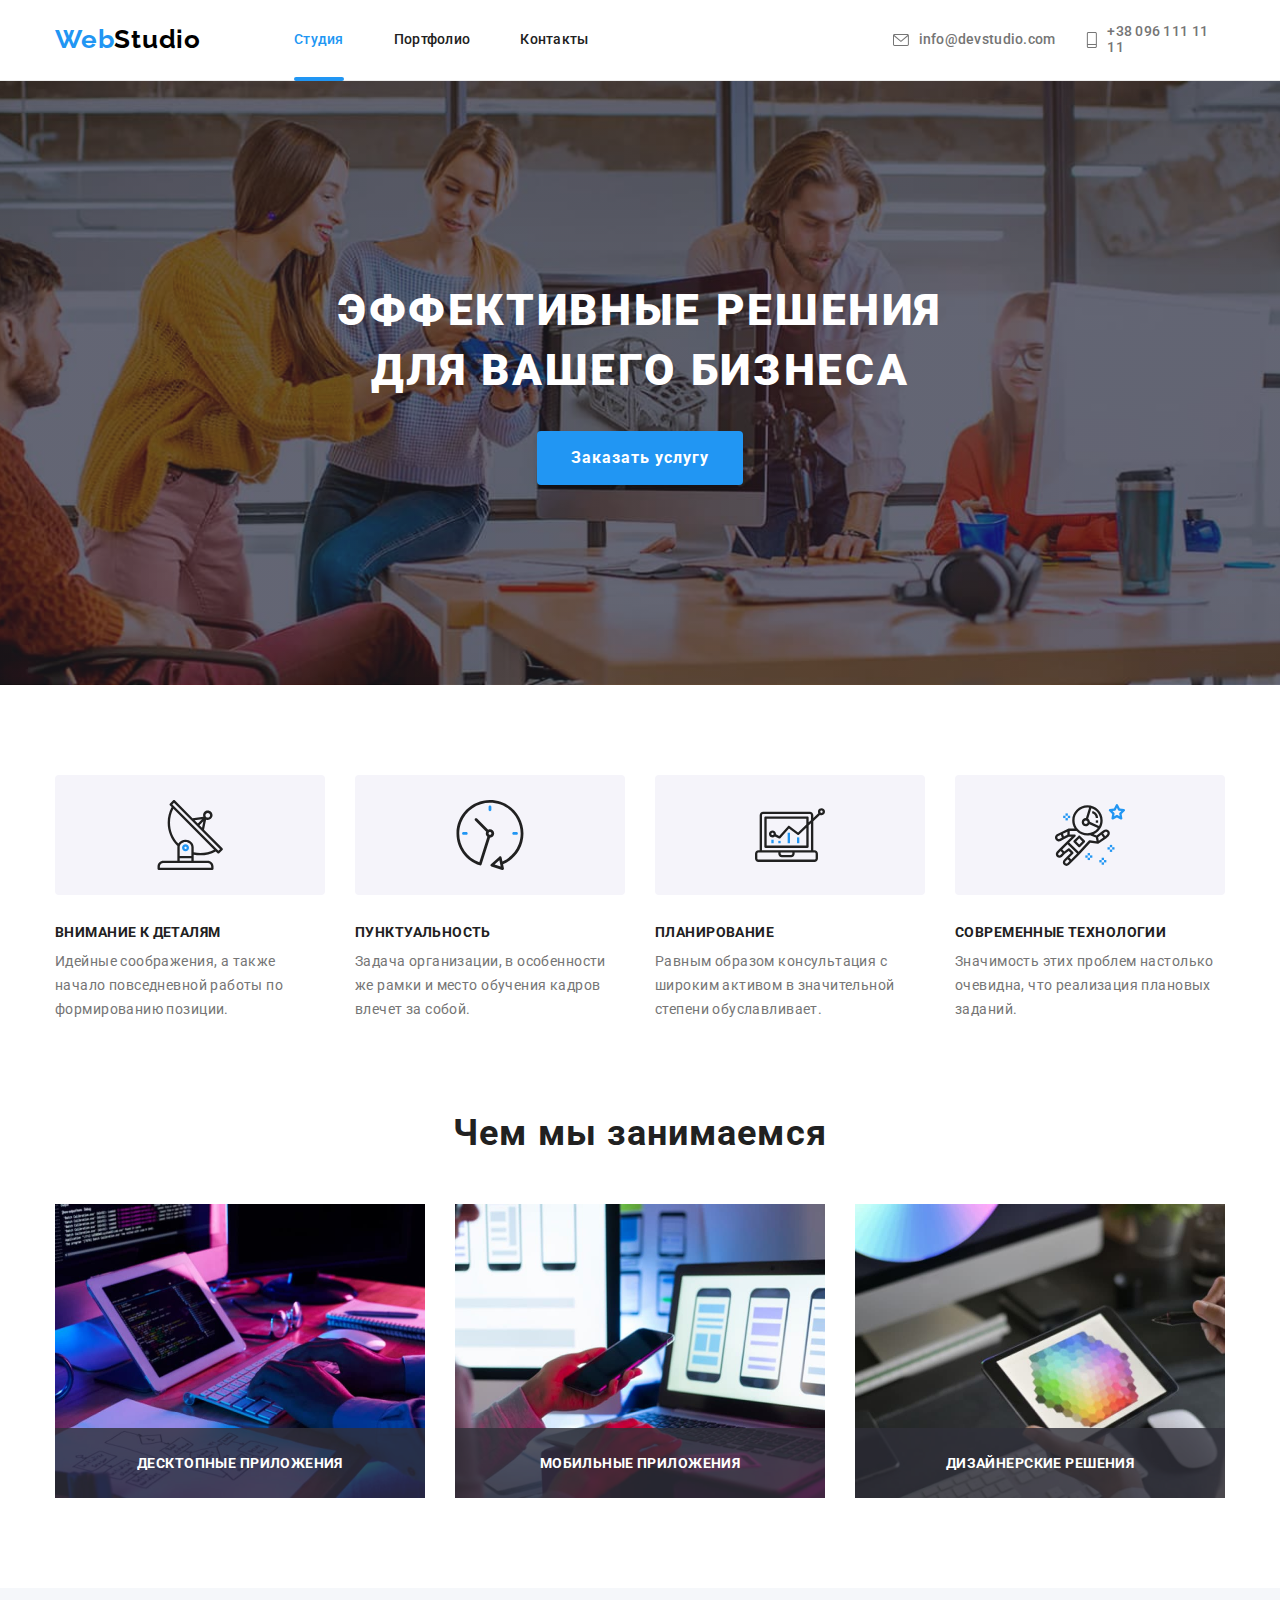
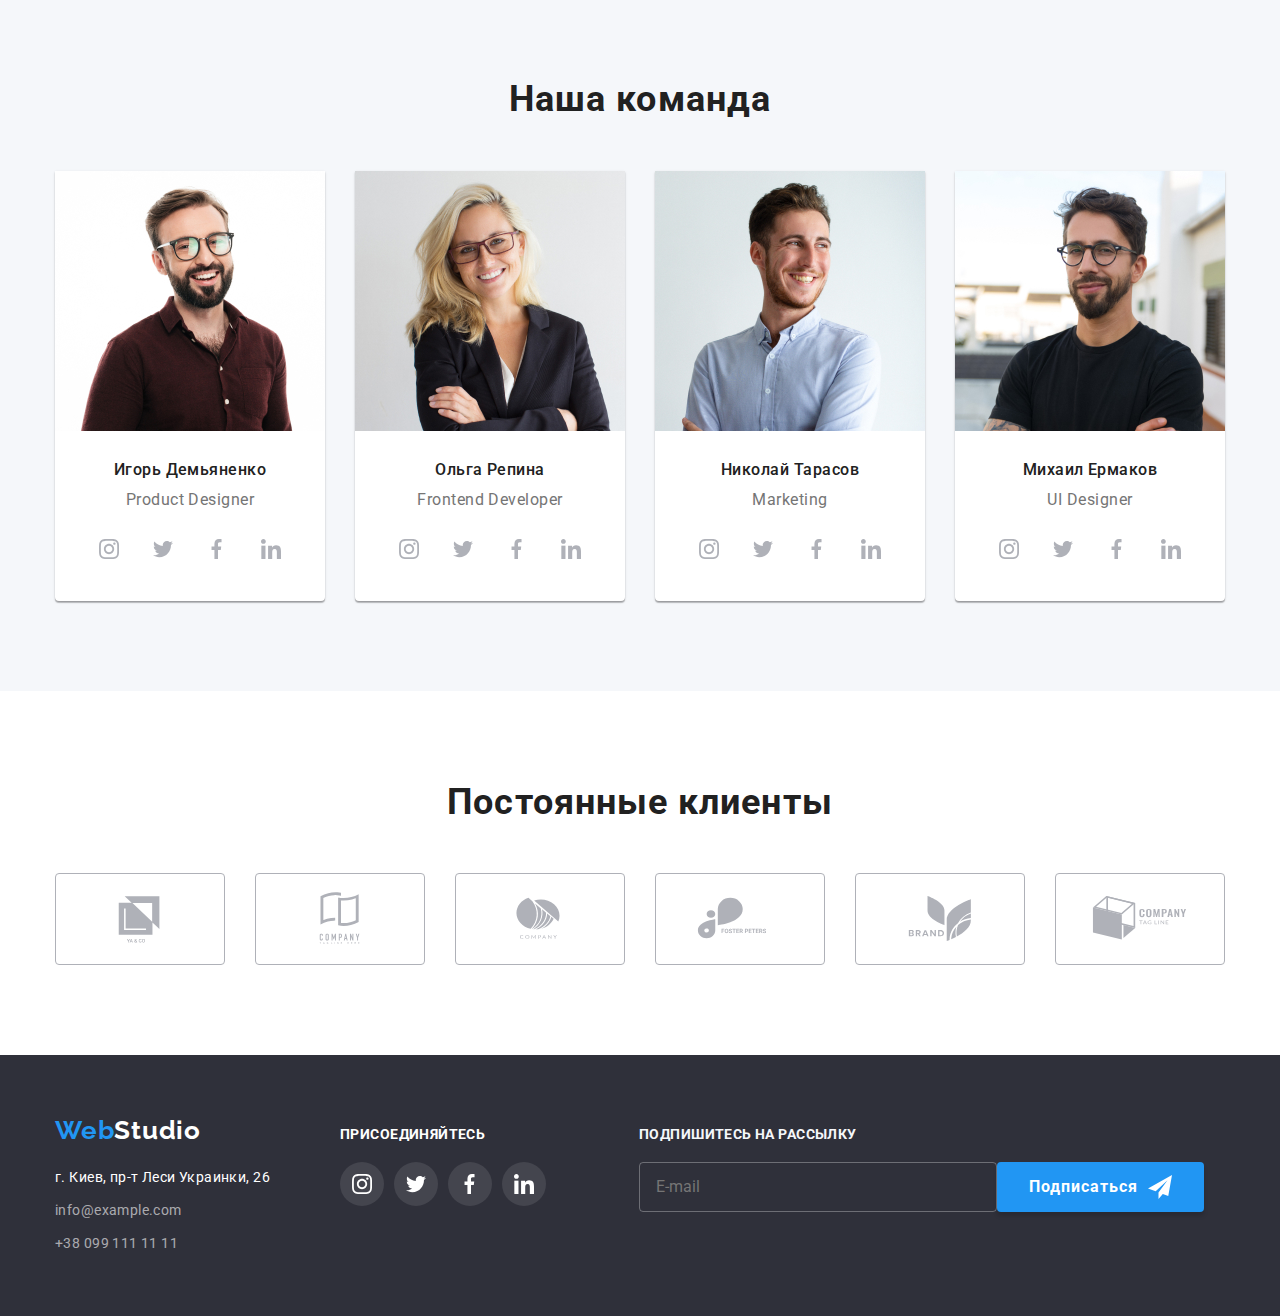
==== commit fef562c5: "1" ====
--- a/index.html
+++ b/index.html
@@ -19,13 +19,17 @@
     <header class="header">
         <div class="header__inner container">
             <a class="header__logo" lang="en" href="index.html"><span class="header__logo-accent">Web</span>Studio</a> 
-            <button class="header__button" type="button" data-menu-button aria-controls="mobile-container">
+            <button class="header__button js-open-menu" type="button" data-menu-button aria-controls="mobile-container">
                 <svg width="40" height="40" aria-label="Переключатель мобильного меню">
                     <use class="icon-menu-open" href="./images/icons.svg#icon-mobile-menu"></use>
-                    <use class="icon-menu-close" href="./images/icons.svg#icon-mobile-menu-close"></use>
                 </svg>
             </button>
-            <div class="mobile-container" id="mobile-container" data-menu>
+            <div class="mobile-container js-menu-container" id="mobile-container" data-menu>
+                <button class="header__button_close js-close-menu" type="button" data-menu-button aria-controls="mobile-container">
+                    <svg width="40" height="40" aria-label="Переключатель мобильного меню">
+                        <use class="icon-menu-close" href="./images/icons.svg#icon-mobile-menu-close"></use>
+                    </svg>
+                </button>
             <nav class="header__navigation">
             <ul class="header__navigation-list">
                 <li class="header__navigation-item">
@@ -144,7 +148,7 @@
             </div>
         </section>
         <!--visual example-->
-        <section class="visual-section reviews">
+        <section class="visual-section section reviews">
             <div class="container">
                 <h2 class="visual-section__section-item">Чем мы занимаемся</h2>
                 <ul class="visual-section__visual-list">
--- a/css/main.min.css
+++ b/css/main.min.css
@@ -1 +1 @@
-/*! modern-normalize v1.1.0 | MIT License | https://github.com/sindresorhus/modern-normalize */*,::before,::after{-webkit-box-sizing:border-box;box-sizing:border-box}html{line-height:1.15;-webkit-text-size-adjust:100%;-moz-tab-size:4;-o-tab-size:4;tab-size:4}body{margin:0;font-family:system-ui,-apple-system,"Segoe UI",Roboto,Helvetica,Arial,sans-serif,"Apple Color Emoji","Segoe UI Emoji"}hr{height:0;color:inherit}abbr[title]{-webkit-text-decoration:underline dotted;text-decoration:underline dotted}b,strong{font-weight:bolder}code,kbd,samp,pre{font-family:ui-monospace,SFMono-Regular,Consolas,"Liberation Mono",Menlo,monospace;font-size:1em}small{font-size:80%}sub,sup{font-size:75%;line-height:0;position:relative;vertical-align:baseline}sub{bottom:-0.25em}sup{top:-0.5em}table{text-indent:0;border-color:inherit}button,input,optgroup,select,textarea{font-family:inherit;font-size:100%;line-height:1.15;margin:0}button,select{text-transform:none}button,[type=button],[type=reset],[type=submit]{-webkit-appearance:button}::-moz-focus-inner{border-style:none;padding:0}:-moz-focusring{outline:1px dotted ButtonText}:-moz-ui-invalid{box-shadow:none}legend{padding:0}progress{vertical-align:baseline}::-webkit-inner-spin-button,::-webkit-outer-spin-button{height:auto}[type=search]{-webkit-appearance:textfield;outline-offset:-2px}::-webkit-search-decoration{-webkit-appearance:none}::-webkit-file-upload-button{-webkit-appearance:button;font:inherit}summary{display:list-item}body{background-color:#fff;font-family:"Roboto","Verdana","Tahoma",sans-serif;color:#757575;margin:0}:root{--name-color: #212121;--hover-color: #2196f3;--animation: cubic-bezier(0.4, 0, 0.2, 1)}ul{list-style:none;padding-left:0;margin-top:0;margin-bottom:0}h1,h2,h3,h4,h5,h6,p,a{margin-top:0;margin-bottom:0;text-decoration:none}.section{padding-bottom:90px;padding-top:90px}@media screen and (max-width: 1199px){.section{padding-bottom:60px;padding-top:60px}}*:focus-visible{outline:none}.container{margin-left:auto;margin-right:auto;padding-left:15px;padding-right:15px}@media screen and (min-width: 480px){.container{width:480px}}@media screen and (min-width: 768px){.container{width:768px}}@media screen and (min-width: 1200px){.container{width:1200px}}@media screen and (max-width: 479px){.mobile-container{padding:34px 30px}}@media screen and (max-width: 767px){.mobile-container{display:none;position:absolute;top:0;left:0;width:100%;background-color:#fff;text-align:center;padding:48px 40px;z-index:900}}@media screen and (min-width: 768px){.mobile-container{display:-webkit-box;display:-ms-flexbox;display:flex;gap:84px}}@media screen and (min-width: 1200px){.mobile-container{gap:304px}}.mobile-container.is-open{display:block}img{display:block;max-width:100%;height:auto}.header__logo{font-family:"Raleway","Verdana","Tahoma",sans-serif;font-weight:700;font-size:26px;line-height:1.19;letter-spacing:.03em;color:#000}@media screen and (min-width: 1200px){.header__logo{font-size:26px;line-height:1.2}}.header__logo-accent,.footer__logo-accent{color:var(--hover-color)}.footer__footer-logo{color:#fff;margin-bottom:20px;font-family:"Raleway","Verdana","Tahoma",sans-serif;font-weight:700;font-size:26px;line-height:1.19;letter-spacing:.03em;display:block}@media screen and (min-width: 1200px){.footer__footer-logo{font-size:26px;line-height:1.2}}.header{padding-top:0px;padding-bottom:0px;border-bottom:1px solid #ececec;position:relative}.header__inner{display:-webkit-box;display:-ms-flexbox;display:flex;-webkit-box-align:center;-ms-flex-align:center;align-items:center;min-height:60px}@media screen and (max-width: 767px){.header__inner{width:100%;-webkit-box-pack:justify;-ms-flex-pack:justify;justify-content:space-between}}.header__button{display:-webkit-inline-box;display:-ms-inline-flexbox;display:inline-flex;margin:0;padding:0;border:none;background-color:rgba(0,0,0,0);cursor:pointer;z-index:990}@media screen and (min-width: 768px){.header__button{display:none}}.header__button:hover .icon-menu-close,.header__button:hover .icon-menu-open{fill:var(--hover-color)}.header__button .icon-menu-close{display:none}.header__button.is-open .icon-menu-close{display:block}.header__button.is-open .icon-menu-open{display:none}@media screen and (max-width: 767px){.header__navigation{margin-bottom:306px}}@media screen and (min-width: 767px){.header__navigation{margin-left:88px;margin-bottom:0px}}@media screen and (min-width: 1200px){.header__navigation{margin-left:93px;margin-bottom:0px}}.header__navigation-contact{display:-webkit-box;display:-ms-flexbox;display:flex;-webkit-box-orient:vertical;-webkit-box-direction:reverse;-ms-flex-direction:column-reverse;flex-direction:column-reverse}@media screen and (max-width: 767px){.header__navigation-contact{margin-bottom:64px}}@media screen and (min-width: 768px){.header__navigation-contact{-webkit-box-orient:vertical;-webkit-box-direction:normal;-ms-flex-direction:column;flex-direction:column;-webkit-box-pack:center;-ms-flex-pack:center;justify-content:center}}@media screen and (min-width: 1200px){.header__navigation-contact{display:-webkit-box;display:-ms-flexbox;display:flex;-webkit-box-orient:horizontal;-webkit-box-direction:normal;-ms-flex-direction:row;flex-direction:row;gap:30px;-webkit-box-align:center;-ms-flex-align:center;align-items:center}}.header__navigation-list{display:-webkit-box;display:-ms-flexbox;display:flex;-webkit-box-orient:vertical;-webkit-box-direction:normal;-ms-flex-direction:column;flex-direction:column;-webkit-box-align:start;-ms-flex-align:start;align-items:flex-start;gap:32px}@media screen and (min-width: 768px){.header__navigation-list{-webkit-box-orient:horizontal;-webkit-box-direction:normal;-ms-flex-direction:row;flex-direction:row;gap:50px}}.header__navigation-item{display:inline-block}.header__link{font-style:normal;font-weight:500;font-size:40px;line-height:1.17;letter-spacing:.02em;text-decoration:none;padding:16px 0px;-webkit-transition-property:color;transition-property:color;-webkit-transition-duration:250ms;transition-duration:250ms;-webkit-transition-timing-function:var(--animation);transition-timing-function:var(--animation);color:#212121}@media screen and (min-width: 768px){.header__link{display:block;position:relative;padding-top:32px;padding-bottom:32px;font-size:14px;line-height:1.14}.header__link--current::after{content:" ";display:block;height:4px;border-radius:2px;background-color:var(--hover-color);position:absolute;bottom:-1px;width:100%}}.header__link--current{color:var(--hover-color)}.current::after{opacity:1;border-radius:4px}.header__link:hover,.header__contact:hover,.header__link:focus,.header__contact:focus,.current{color:var(--hover-color)}.header__contact{font-weight:500;font-size:24px;line-height:1.14;letter-spacing:.02em;color:#757575;padding:16px 0px;display:-webkit-box;display:-ms-flexbox;display:flex;-webkit-box-align:center;-ms-flex-align:center;align-items:center;-webkit-transition-property:color;transition-property:color;-webkit-transition-duration:250ms;transition-duration:250ms;-webkit-transition-timing-function:var(--animation);transition-timing-function:var(--animation)}.header__contact:hover .header__icon-contact,.header__contact:focus .header__icon-contact{fill:var(--hover-color)}@media screen and (min-width: 768px){.header__contact{line-height:1.14;font-size:12px;padding:5px 0px}}@media screen and (min-width: 1200px){.header__contact{font-size:14px}}.header__contact--size{font-size:34px}@media screen and (max-width: 377px){.header__contact--size{font-size:24px}}@media screen and (min-width: 768px){.header__contact--size{font-size:12px}}@media screen and (min-width: 1200px){.header__contact--size{font-size:14px}}.header__icon-contact{display:none}@media screen and (min-width: 768px){.header__icon-contact{display:block;fill:currentColor;margin-right:8px;width:14px;height:10px}}@media screen and (min-width: 1200px){.header__icon-contact{margin-right:10px;width:16px;height:12px}}@media screen and (min-width: 768px){.header__icon-contact--size{width:10px;height:14px}}@media screen and (min-width: 1200px){.header__icon-contact--size{width:12px;height:16px}}.header__mobile-menu-open{display:-webkit-box;display:-ms-flexbox;display:flex;margin:0 auto;padding:0;border-color:rgba(0,0,0,0);background-color:rgba(0,0,0,0);-webkit-transition:color 250ms cubic-bezier(0.4, 0, 0.2, 1);transition:color 250ms cubic-bezier(0.4, 0, 0.2, 1);z-index:99}.header__social-list{display:-webkit-box;display:-ms-flexbox;display:flex}@media screen and (max-width: 377px){.header__social-list{-ms-flex-wrap:wrap;flex-wrap:wrap;row-gap:10px}}@media screen and (min-width: 768px){.header__social-list{display:none}}.header__social-item:not(:last-child){border-right:1px solid rgba(33,33,33,.2);margin-right:10px}.header__social-link{padding-right:10px;text-decoration:none;color:var(--hover-color)}.main-section{margin-left:auto;margin-right:auto;padding-top:118px;padding-bottom:118px;text-align:center;background-image:-webkit-gradient(linear, left top, right top, from(rgba(47, 48, 58, 0.4)), to(rgba(47, 48, 58, 0.4))),url("../images/main-section/mobile-banner.jpg");background-image:linear-gradient(to right, rgba(47, 48, 58, 0.4), rgba(47, 48, 58, 0.4)),url("../images/main-section/mobile-banner.jpg");background-repeat:no-repeat;background-size:cover;background-position:center;background-color:#2f303a}@media screen and (min-device-pixel-ratio: 2),screen and (-webkit-min-device-pixel-ratio: 2),screen and (min-resolution: 192dpi),screen and (min-resolution: 2dppx){.main-section{background-image:-webkit-gradient(linear, left top, right top, from(rgba(47, 48, 58, 0.4)), to(rgba(47, 48, 58, 0.4))),url("../images/main-section/mobile-banner@2x.jpg");background-image:linear-gradient(to right, rgba(47, 48, 58, 0.4), rgba(47, 48, 58, 0.4)),url("../images/main-section/mobile-banner@2x.jpg")}}@media screen and (min-width: 576px){.main-section{background-image:-webkit-gradient(linear, left top, right top, from(rgba(47, 48, 58, 0.4)), to(rgba(47, 48, 58, 0.4))),url("../images/main-section/tablet-banner.jpg");background-image:linear-gradient(to right, rgba(47, 48, 58, 0.4), rgba(47, 48, 58, 0.4)),url("../images/main-section/tablet-banner.jpg")}}@media screen and (min-width: 576px)and (min-device-pixel-ratio: 2),screen and (min-width: 576px)and (-webkit-min-device-pixel-ratio: 2),screen and (min-width: 576px)and (min-resolution: 192dpi),screen and (min-width: 576px)and (min-resolution: 2dppx){.main-section{background-image:-webkit-gradient(linear, left top, right top, from(rgba(47, 48, 58, 0.4)), to(rgba(47, 48, 58, 0.4))),url("../images/main-section/tablet-banner@2x.jpg");background-image:linear-gradient(to right, rgba(47, 48, 58, 0.4), rgba(47, 48, 58, 0.4)),url("../images/main-section/tablet-banner@2x.jpg")}}@media screen and (min-width: 1200px){.main-section{padding-top:200px;padding-bottom:200px;max-width:1600px;background-image:-webkit-gradient(linear, left top, right top, from(rgba(47, 48, 58, 0.4)), to(rgba(47, 48, 58, 0.4))),url("../images/main-section/desktop-banner.jpg");background-image:linear-gradient(to right, rgba(47, 48, 58, 0.4), rgba(47, 48, 58, 0.4)),url("../images/main-section/desktop-banner.jpg")}}@media screen and (min-width: 1200px)and (min-device-pixel-ratio: 2),screen and (min-width: 1200px)and (-webkit-min-device-pixel-ratio: 2),screen and (min-width: 1200px)and (min-resolution: 192dpi),screen and (min-width: 1200px)and (min-resolution: 2dppx){.main-section{background-image:-webkit-gradient(linear, left top, right top, from(rgba(47, 48, 58, 0.4)), to(rgba(47, 48, 58, 0.4))),url("../images/main-section/desktop-banner@2x.jpg");background-image:linear-gradient(to right, rgba(47, 48, 58, 0.4), rgba(47, 48, 58, 0.4)),url("../images/main-section/desktop-banner@2x.jpg")}}.main-section__main-text{margin-bottom:30px;font-weight:900;font-size:44px;line-height:1.36;letter-spacing:.06em;text-transform:uppercase;color:#fff}@media screen and (max-width: 1199px){.main-section__main-text{font-size:26px;line-height:1.61}}.main-section__button-service{background-color:var(--hover-color);font-family:inherit;color:#fff;font-weight:700;font-size:16px;line-height:1.87;letter-spacing:.06em;text-align:center;-webkit-box-shadow:0px 4px 4px rgba(0,0,0,.15);box-shadow:0px 4px 4px rgba(0,0,0,.15);border-radius:4px;border-color:rgba(0,0,0,0);padding:10px 32px;min-width:200px;cursor:pointer}.advantages-section{margin:auto}@media screen and (min-width: 768px){.advantages-section__advantages-list{display:-webkit-box;display:-ms-flexbox;display:flex;-ms-flex-wrap:wrap;flex-wrap:wrap;margin:-15px}}@media screen and (min-width: 768px){.advantages-section__advantages-item{width:calc((100% - 60px)/2);margin:15px}}@media screen and (min-width: 1200px){.advantages-section__advantages-item{width:calc((100% - 120px)/4);margin:15px}}@media screen and (max-width: 767px){.advantages-section__advantages-item:not(:last-child){margin-bottom:30px}}.advantages-section__advantages-item:last-child{margin-right:0px}.advantages-section__icon-container{display:-webkit-box;display:-ms-flexbox;display:flex;-webkit-box-align:center;-ms-flex-align:center;align-items:center;-webkit-box-pack:center;-ms-flex-pack:center;justify-content:center;margin-bottom:30px;border-radius:4px;height:120px;background-color:#f5f4fa}.advantages-section__advantage-icon{width:70px;height:70px}.advantages-section__advantages{font-weight:700;font-size:14px;line-height:1.14;letter-spacing:.03em;text-transform:uppercase;color:var(--name-color);margin-bottom:10px}@media screen and (max-width: 767px){.advantages-section__advantages{text-align:center}}.advantages-section__advantages-text{font-size:14px;line-height:1.71;letter-spacing:.03em}.visual-section{padding-top:0}.visual-section__section-item{font-weight:700;font-size:36px;line-height:1.17;text-align:center;letter-spacing:.03em;color:var(--name-color);margin-bottom:50px;margin-top:0}.visual-section__visual-list{display:-webkit-box;display:-ms-flexbox;display:flex}.visual-section__visual-item{position:relative;display:block}.visual-section__visual-item:not(:last-child){margin-right:30px}.visual-section__name-work{font-family:"Roboto";font-style:normal;font-weight:700;font-size:14px;line-height:16px;text-align:center;letter-spacing:.03em;text-transform:uppercase;color:#fff;position:absolute;background:rgba(47,48,58,.8);bottom:0;left:0;right:0;height:70px;padding-top:27px}@media(max-width: 767px){.reviews{display:none}}.section-team{background-color:#f5f7fa}.section-team__section-item{margin-bottom:50px;font-size:36px;line-height:1.17;text-align:center;letter-spacing:.03em;color:#212121}@media screen and (max-width: 1199px){.section-team__section-item{margin-bottom:30px;font-size:28px}}.section-team__team-list{display:-webkit-box;display:-ms-flexbox;display:flex;-ms-flex-wrap:wrap;flex-wrap:wrap;-webkit-box-pack:center;-ms-flex-pack:center;justify-content:center;gap:30px}.section-team__team-unit{width:450px;background:#fff;-webkit-box-shadow:0px 1px 3px rgba(0,0,0,.12),0px 1px 1px rgba(0,0,0,.14),0px 2px 1px rgba(0,0,0,.2);box-shadow:0px 1px 3px rgba(0,0,0,.12),0px 1px 1px rgba(0,0,0,.14),0px 2px 1px rgba(0,0,0,.2);border-radius:0px 0px 4px 4px}@media screen and (min-width: 768px){.section-team__team-unit{width:354px}}@media screen and (min-width: 1200px){.section-team__team-unit{width:270px}}.section-team__team-unit:last-child{margin-right:0px}.section-team__team-img{padding-bottom:30px}.section-team__teammate-name{font-weight:500;font-size:16px;line-height:1.18;text-align:center;letter-spacing:.03em;color:var(--name-color);margin-top:30px;margin-bottom:10px}.section-team__teammate-position{font-size:16px;line-height:1.35;text-align:center;letter-spacing:.03em;margin-bottom:16px}.section-team__social-list{display:-webkit-box;display:-ms-flexbox;display:flex;-webkit-box-pack:center;-ms-flex-pack:center;justify-content:center;gap:10px;margin-bottom:30px}.section-team__link-area{display:-webkit-box;display:-ms-flexbox;display:flex;-webkit-box-align:center;-ms-flex-align:center;align-items:center;-webkit-box-pack:center;-ms-flex-pack:center;justify-content:center;width:44px;height:44px;border-radius:50%;-webkit-transition-property:background-color,fill;transition-property:background-color,fill;-webkit-transition-duration:250ms;transition-duration:250ms;-webkit-transition-timing-function:var(--animation);transition-timing-function:var(--animation)}.section-team__link-area:hover,.section-team__link-area:focus{background-color:var(--hover-color)}.section-team__link-area:hover .section-team__social-links,.section-team__link-area:focus .section-team__social-links{fill:#fff}.section-team__social-links{width:20px;height:20px;fill:#afb1b8}.clients__section-item{margin-bottom:50px;font-size:36px;line-height:1.17;text-align:center;letter-spacing:.03em;color:#212121}@media screen and (max-width: 1199px){.clients__section-item{margin-bottom:30px;font-size:28px}}.clients__client-list{display:-webkit-box;display:-ms-flexbox;display:flex;-ms-flex-wrap:wrap;flex-wrap:wrap;-webkit-box-pack:center;-ms-flex-pack:center;justify-content:center;margin:-15px}.client{margin:15px}.clients__client-link{display:-webkit-box;display:-ms-flexbox;display:flex;-webkit-box-pack:center;-ms-flex-pack:center;justify-content:center;-webkit-box-align:center;-ms-flex-align:center;align-items:center;width:170px;height:92px;border:1px solid #afb1b8;border-radius:4px;text-align:center;-webkit-transition-property:fill,border-color;transition-property:fill,border-color;-webkit-transition-duration:250ms;transition-duration:250ms;-webkit-transition-timing-function:var(--animation);transition-timing-function:var(--animation)}.clients__client-link:hover,.clients__client-link:focus{border:2px solid var(--hover-color);border-radius:4px}.clients__client-link:hover .clients__client-item,.clients__client-link:focus .clients__client-item{fill:var(--hover-color)}@media screen and (min-width: 320px){.clients__client-link{width:226px}}@media screen and (min-width: 480px){.clients__client-link{width:210px}}@media screen and (min-width: 768px){.clients__client-link{width:226px}}@media screen and (min-width: 1200px){.clients__client-link{width:170px}}.clients__client-item{width:106px;height:60px;fill:#afb1b8;-webkit-transition-property:fill;transition-property:fill;-webkit-transition-duration:250ms;transition-duration:250ms;-webkit-transition-timing-function:var(--animation);transition-timing-function:var(--animation)}footer{background:#2f303a;padding-top:60px;padding-bottom:60px}@media screen and (max-width: 1199px){.footer__inner{display:-webkit-box;display:-ms-flexbox;display:flex;-ms-flex-wrap:wrap;flex-wrap:wrap;-webkit-box-pack:center;-ms-flex-pack:center;justify-content:center;-webkit-box-align:baseline;-ms-flex-align:baseline;align-items:baseline;-webkit-column-gap:165px;-moz-column-gap:165px;column-gap:165px}}@media screen and (min-width: 1200px){.footer__inner{display:-webkit-box;display:-ms-flexbox;display:flex;-ms-flex-wrap:nowrap;flex-wrap:nowrap;-webkit-box-align:baseline;-ms-flex-align:baseline;align-items:baseline}}.footer__container-contacts{text-align:center}@media screen and (min-width: 1200px){.footer__container-contacts{text-align:left}}@media screen and (max-width: 1199px){.footer__container-contacts{margin-bottom:60px}}.footer__location{font-style:normal;font-size:14px;line-height:1.71;letter-spacing:.03em;color:#fff;margin-bottom:9px}.footer__footer-icons-list{display:-webkit-box;display:-ms-flexbox;display:flex;list-style:none;padding:0;margin-top:20px}.address,.footer__footer-contact-item:first-child{margin-bottom:9px}.footer__contact-footer{font-style:normal;font-size:14px;line-height:1.71;letter-spacing:.03em;color:rgba(255,255,255,.6);margin-bottom:9px;-webkit-transition-property:color;transition-property:color;-webkit-transition-duration:250ms;transition-duration:250ms;-webkit-transition-timing-function:var(--animation);transition-timing-function:var(--animation)}.footer__contact-footer:hover,.footer__contact-footer:focus{color:var(--hover-color)}.footer__container-footer-icons{display:-webkit-box;display:-ms-flexbox;display:flex;-webkit-box-orient:vertical;-webkit-box-direction:normal;-ms-flex-direction:column;flex-direction:column;-webkit-box-align:center;-ms-flex-align:center;align-items:center;margin-bottom:60px}@media screen and (min-width: 768px){.footer__container-footer-icons{margin-bottom:0}}@media screen and (min-width: 1200px){.footer__container-footer-icons{margin-left:70px;-webkit-box-align:start;-ms-flex-align:start;align-items:flex-start}}.footer__container-footer-icons h3{font-family:"Roboto";font-style:normal;font-weight:700;font-size:14px;line-height:16px;letter-spacing:.03em;text-transform:uppercase;color:#fff}.footer__footer-social-icons:not(:last-child){margin-right:10px}.footer__footer-social-link{display:-webkit-box;display:-ms-flexbox;display:flex;-webkit-box-align:center;-ms-flex-align:center;align-items:center;-webkit-box-pack:center;-ms-flex-pack:center;justify-content:center;width:44px;height:44px;border-radius:50%;background-color:rgba(255,255,255,.1);-webkit-transition-property:background-color;transition-property:background-color;-webkit-transition-duration:250ms;transition-duration:250ms;-webkit-transition-timing-function:var(--animation);transition-timing-function:var(--animation)}.footer__footer-social-link:hover,.footer__footer-social-link:focus{background-color:var(--hover-color)}.footer__footer-social-icon{width:20px;height:20px;fill:#fff}@media screen and (max-width: 1199px){.footer__footer-join{text-align:center}}@media screen and (min-width: 1200px){.footer__footer-join{display:-webkit-box;display:-ms-flexbox;display:flex;-webkit-box-align:end;-ms-flex-align:end;align-items:flex-end;margin-left:93px}}.footer__footer-join-label{display:block;margin-bottom:20px;color:#f5f7fa;font-weight:700;font-size:14px;line-height:1.1429;letter-spacing:.03em;-webkit-text-decoration:str;text-decoration:str;text-transform:uppercase}.footer__footer-join-input{min-height:50px;padding:15px 16px;margin-bottom:20px;border:1px solid rgba(255,255,255,.3);background-color:rgba(0,0,0,0);border-radius:4px;color:var(--basic-white);-webkit-transition:border var(--time-transition) var(--cubic);transition:border var(--time-transition) var(--cubic)}@media screen and (max-width: 479px){.footer__footer-join-input{width:220px}}@media screen and (min-width: 480px){.footer__footer-join-input{width:450px}}@media screen and (min-width: 1200px){.footer__footer-join-input{margin-bottom:0;width:358px}}.footer__footer-join-submit{display:-webkit-inline-box;display:-ms-inline-flexbox;display:inline-flex;-webkit-box-pack:center;-ms-flex-pack:center;justify-content:center;-webkit-box-align:center;-ms-flex-align:center;align-items:center;min-width:200px;padding:10px 32px;border-radius:4px;margin-left:auto;margin-right:auto;color:#fff;background-color:var(--hover-color);border:none;font-family:inherit;font-weight:700;font-size:16px;line-height:1.875;text-align:center;letter-spacing:.06em;-webkit-box-shadow:0px 4px 4px 0px rgba(0,0,0,.15);box-shadow:0px 4px 4px 0px rgba(0,0,0,.15);cursor:pointer;-webkit-transition-property:background-color;transition-property:background-color;-webkit-transition-duration:250ms;transition-duration:250ms;-webkit-transition-timing-function:cubic-bezier(0.4, 0, 0.2, 1);transition-timing-function:cubic-bezier(0.4, 0, 0.2, 1)}.footer__footer-join-icon{margin-left:10px;fill:currentColor}.portfolio__button-list{display:-webkit-box;display:-ms-flexbox;display:flex;-ms-flex-wrap:wrap;flex-wrap:wrap;gap:8px;margin-bottom:40px}@media screen and (min-width: 768px){.portfolio__button-list{-webkit-box-pack:center;-ms-flex-pack:center;justify-content:center}}.portfolio__button-item{margin-right:8px}.portfolio__button-item:last-child{margin-right:0px}.portfolio__portfolio-button{font-family:"Roboto";font-weight:500;font-size:16px;line-height:1.62;text-align:center;letter-spacing:.03em;color:var(--name-color);cursor:pointer;padding:6px 22px;border:0;-webkit-transition-property:color,background-color,-webkit-box-shadow;transition-property:color,background-color,-webkit-box-shadow;transition-property:color,background-color,box-shadow;transition-property:color,background-color,box-shadow,-webkit-box-shadow;-webkit-transition-duration:250ms;transition-duration:250ms;-webkit-transition-timing-function:var(--animation);transition-timing-function:var(--animation)}.portfolio__portfolio-button:hover,.portfolio__portfolio-button:focus{background:var(--hover-color);-webkit-box-shadow:0px 3px 1px rgba(0,0,0,.1),0px 1px 2px rgba(0,0,0,.08),0px 2px 2px rgba(0,0,0,.12);box-shadow:0px 3px 1px rgba(0,0,0,.1),0px 1px 2px rgba(0,0,0,.08),0px 2px 2px rgba(0,0,0,.12);border-radius:4px;font-weight:500;font-size:16px;line-height:1.62;text-align:center;letter-spacing:.03em;color:#fff}.portfolio__portfolio-button--current{background-color:var(--hover-color);color:#fff}.portfolio__portfolio-list{display:-webkit-box;display:-ms-flexbox;display:flex;-ms-flex-wrap:wrap;flex-wrap:wrap;gap:30px}@media screen and (min-width: 1200px){.portfolio__portfolio-list{-webkit-box-pack:center;-ms-flex-pack:center;justify-content:center}}.portfolio__portfolio-section{cursor:pointer;width:450px;-webkit-transition:-webkit-box-shadow var(--time-transition) var(--cubic);transition:-webkit-box-shadow var(--time-transition) var(--cubic);transition:box-shadow var(--time-transition) var(--cubic);transition:box-shadow var(--time-transition) var(--cubic), -webkit-box-shadow var(--time-transition) var(--cubic)}@media screen and (min-width: 768px){.portfolio__portfolio-section{width:354px}}@media screen and (min-width: 1200px){.portfolio__portfolio-section{width:370px}}.portfolio__portfolio-section:hover,.portfolio__portfolio-section:focus{-webkit-box-shadow:0px 1px 1px rgba(0,0,0,.12),0px 4px 4px rgba(0,0,0,.06),1px 4px 6px rgba(0,0,0,.16);box-shadow:0px 1px 1px rgba(0,0,0,.12),0px 4px 4px rgba(0,0,0,.06),1px 4px 6px rgba(0,0,0,.16)}.portfolio__portfolio-section:nth-child(3n){margin-right:0}.portfolio__portfolio-section:nth-last-child(-n+3){margin-bottom:0}.portfolio__portfolio-link{display:block;text-decoration:none;-webkit-transition-property:-webkit-box-shadow;transition-property:-webkit-box-shadow;transition-property:box-shadow;transition-property:box-shadow, -webkit-box-shadow;-webkit-transition-duration:250ms;transition-duration:250ms;-webkit-transition-timing-function:var(--animation);transition-timing-function:var(--animation)}.portfolio__portfolio-link:hover .portfolio__portfolio-thumb::before{-webkit-transform:translateY(0);transform:translateY(0)}.portfolio__portfolio-link:hover .portfolio__portfolio-overlay{-webkit-transform:translateY(0);transform:translateY(0)}.portfolio__portfolio-thumb{position:relative;overflow:hidden}.portfolio__portfolio-thumb::before{display:inline-block;content:"";position:absolute;top:0;left:0;width:100%;height:100%;background-color:rgba(33,150,243,.9);-webkit-transform:translateY(100%);transform:translateY(100%);-webkit-transition:-webkit-transform 250ms var(--animation);transition:-webkit-transform 250ms var(--animation);transition:transform 250ms var(--animation);transition:transform 250ms var(--animation), -webkit-transform 250ms var(--animation)}.portfolio__portfolio-overlay{position:absolute;top:0;left:0;width:100%;height:100%;display:-webkit-box;display:-ms-flexbox;display:flex;-webkit-box-pack:center;-ms-flex-pack:center;justify-content:center;-webkit-box-align:center;-ms-flex-align:center;align-items:center;-webkit-transform:translateY(100%);transform:translateY(100%);-webkit-transition:-webkit-transform 250ms var(--animation);transition:-webkit-transform 250ms var(--animation);transition:transform 250ms var(--animation);transition:transform 250ms var(--animation), -webkit-transform 250ms var(--animation)}.portfolio__portfolio-about{padding:73px 24px;font-size:18px;line-height:1.56;color:#fff}@media screen and (max-width: 320px){.portfolio__portfolio-about{padding:12px 12px;font-size:14px}}@media screen and (min-width: 375px){.portfolio__portfolio-about{padding:24px 24px;font-size:18px}}@media screen and (min-width: 375px){.portfolio__portfolio-about{padding:49px 24px}}@media screen and (min-width: 1200px){.portfolio__portfolio-about{padding:63px 24px}}.portfolio__portfolio-discription{padding:20px 20px;border:1px solid #eee;border-top:none}@media screen and (min-width: 768px){.portfolio__portfolio-discription{padding:18px 18px}}.portfolio__portfolio-item{font-weight:700;font-size:18px;line-height:2;letter-spacing:.06em;color:var(--name-color);margin-bottom:4px}.portfolio__portfolio-type{font-size:16px;line-height:1.875;letter-spacing:.03em;color:#757575}.backdrop{position:fixed;top:0;left:0;width:100%;height:100%;background-color:rgba(0,0,0,.2);opacity:1;-webkit-transition:opacity 250ms var(--animation),visibility 250ms var(--animation);transition:opacity 250ms var(--animation),visibility 250ms var(--animation)}.backdrop.is-hidden{opacity:0;pointer-events:none}.modal{position:absolute;top:50%;left:50%;background-color:#fff;-webkit-box-shadow:0px 1px 3px rgba(0,0,0,.12),0px 1px 1px rgba(0,0,0,.14),0px 2px 1px rgba(0,0,0,.2);box-shadow:0px 1px 3px rgba(0,0,0,.12),0px 1px 1px rgba(0,0,0,.14),0px 2px 1px rgba(0,0,0,.2);border-radius:4px;-webkit-transform:translate(-50%, -50%) scale(1);transform:translate(-50%, -50%) scale(1);-webkit-transition:-webkit-transform 250ms var(--animation);transition:-webkit-transform 250ms var(--animation);transition:transform 250ms var(--animation);transition:transform 250ms var(--animation), -webkit-transform 250ms var(--animation);padding:40px}@media screen and (max-width: 479px){.modal{padding:15px;width:calc(100% - 20px)}}@media screen and (min-width: 480px)and (max-width: 1199px){.modal{width:450px}}.modal__modal-btn{display:-webkit-box;display:-ms-flexbox;display:flex;-webkit-box-pack:center;-ms-flex-pack:center;justify-content:center;-webkit-box-align:center;-ms-flex-align:center;align-items:center;position:absolute;top:8px;right:8px;width:30px;height:30px;border:1px solid rgba(0,0,0,.1);border-radius:50%;background:#fff;cursor:pointer;-webkit-transition-timing-function:var(--animation);transition-timing-function:var(--animation)}.modal__modal-btn:hover{cursor:pointer;fill:var(--hover-color)}.modal__modal-icon{width:11px;height:11px}.modal-form__modal-title{margin-bottom:12px;font-weight:700;font-size:20px;line-height:1.15;text-align:center;letter-spacing:.03em;color:var(--name-color)}.modal-form__field{position:relative;text-align:left;margin-bottom:10px}.modal-form__modal-label{display:block;font-size:12px;line-height:1.17;letter-spacing:.01em;padding:0;margin-bottom:4px}.modal-form__field-input{position:relative;margin-bottom:10px}.modal-form__input{padding:12px 12px 12px 42px}.modal-form__input,.modal-form__textarea-input{width:100%;border-radius:4px;border:1px solid rgba(33,33,33,.2);margin:0;font-size:14px;line-height:1.1721;-webkit-transition-property:border,background-color,-webkit-box-shadow;transition-property:border,background-color,-webkit-box-shadow;transition-property:border,background-color,box-shadow;transition-property:border,background-color,box-shadow,-webkit-box-shadow;-webkit-transition-duration:250ms;transition-duration:250ms;-webkit-transition-timing-function:var(--animation);transition-timing-function:var(--animation)}.modal-form__icon{display:inline-block;position:absolute;left:15px;top:50%;-webkit-transform:translateY(-50%);transform:translateY(-50%);fill:currentColor;color:#212121;-webkit-transition-property:color;transition-property:color;-webkit-transition-duration:250ms;transition-duration:250ms;-webkit-transition-timing-function:var(--animation);transition-timing-function:var(--animation)}.modal-form__feedback{text-align:left}.modal-form__textarea-input{min-height:120px;padding:12px 16px;margin-bottom:20px;resize:none}.modal-form__textarea-input::-webkit-input-placeholder{font-size:14px;line-height:1.1429;letter-spacing:.01em;color:rgba(117,117,117,.5)}.modal-form__textarea-input::-moz-placeholder{font-size:14px;line-height:1.1429;letter-spacing:.01em;color:rgba(117,117,117,.5)}.modal-form__textarea-input:-ms-input-placeholder{font-size:14px;line-height:1.1429;letter-spacing:.01em;color:rgba(117,117,117,.5)}.modal-form__textarea-input::-ms-input-placeholder{font-size:14px;line-height:1.1429;letter-spacing:.01em;color:rgba(117,117,117,.5)}.modal-form__textarea-input::placeholder{font-size:14px;line-height:1.1429;letter-spacing:.01em;color:rgba(117,117,117,.5)}.modal-form__textarea-input:focus{border:1px solid var(--hover-color);outline:none}.modal-form__input:focus{border:1px solid var(--hover-color);outline:none}.modal-form__input:focus~.modal-form__icon{color:var(--hover-color)}.modal-form__modal-link{color:var(--hover-color);text-decoration:underline}.modal-form__label-agree{position:relative;color:#757575;line-height:1.17;font-size:12px}@media screen and (min-width: 420px){.modal-form__label-agree{display:-webkit-inline-box;display:-ms-inline-flexbox;display:inline-flex;-webkit-box-align:center;-ms-flex-align:center;align-items:center}}@media screen and (min-width: 1200px){.modal-form__label-agree{line-height:1.71;margin-left:14px;font-size:14px}}@media screen and (max-width: 479px){.modal-form__agree{text-align:center}}.modal-form__unchecked-icon{position:absolute;-webkit-transform:translateY(-50%);transform:translateY(-50%);top:50%;left:0;opacity:1;border-radius:2px}.modal-form__visually-hidden{position:absolute;width:1px;height:1px;margin:-1px;border:0;padding:0;white-space:nowrap;-webkit-clip-path:inset(100%);clip-path:inset(100%);clip:rect(0 0 0 0);overflow:hidden}.modal-form__checked-icon{position:absolute;top:50%;left:0;-webkit-transform:translateY(-50%);transform:translateY(-50%);opacity:0;border-radius:2px;-webkit-transition-property:opacity;transition-property:opacity;-webkit-transition-duration:250ms;transition-duration:250ms;-webkit-transition-timing-function:var(--animation);transition-timing-function:var(--animation)}.modal-form .modal-form__agree-text{padding-left:20px;padding-right:3px}.checkbox:checked~.modal-form__checked-icon{opacity:1}.modal-form__modal-link{-webkit-text-decoration-line:underline;text-decoration-line:underline;color:var(--hover-color)}.modal-form__btn-send{margin-top:30px;margin-right:auto;margin-left:auto;width:200px;height:50px;position:relative;left:50%;-webkit-transform:translate(-50%, 0);transform:translate(-50%, 0);padding:10px 55px 10px 58px;font-weight:700;font-size:16px;text-align:center;letter-spacing:.06em;color:#fff;background:var(--hover-color);-webkit-box-shadow:0px 4px 4px rgba(0,0,0,.15);box-shadow:0px 4px 4px rgba(0,0,0,.15);border:none;border-radius:4px}/*# sourceMappingURL=main.min.css.map */+/*! modern-normalize v1.1.0 | MIT License | https://github.com/sindresorhus/modern-normalize */*,::before,::after{-webkit-box-sizing:border-box;box-sizing:border-box}html{line-height:1.15;-webkit-text-size-adjust:100%;-moz-tab-size:4;-o-tab-size:4;tab-size:4}body{margin:0;font-family:system-ui,-apple-system,"Segoe UI",Roboto,Helvetica,Arial,sans-serif,"Apple Color Emoji","Segoe UI Emoji"}hr{height:0;color:inherit}abbr[title]{-webkit-text-decoration:underline dotted;text-decoration:underline dotted}b,strong{font-weight:bolder}code,kbd,samp,pre{font-family:ui-monospace,SFMono-Regular,Consolas,"Liberation Mono",Menlo,monospace;font-size:1em}small{font-size:80%}sub,sup{font-size:75%;line-height:0;position:relative;vertical-align:baseline}sub{bottom:-0.25em}sup{top:-0.5em}table{text-indent:0;border-color:inherit}button,input,optgroup,select,textarea{font-family:inherit;font-size:100%;line-height:1.15;margin:0}button,select{text-transform:none}button,[type=button],[type=reset],[type=submit]{-webkit-appearance:button}::-moz-focus-inner{border-style:none;padding:0}:-moz-focusring{outline:1px dotted ButtonText}:-moz-ui-invalid{box-shadow:none}legend{padding:0}progress{vertical-align:baseline}::-webkit-inner-spin-button,::-webkit-outer-spin-button{height:auto}[type=search]{-webkit-appearance:textfield;outline-offset:-2px}::-webkit-search-decoration{-webkit-appearance:none}::-webkit-file-upload-button{-webkit-appearance:button;font:inherit}summary{display:list-item}body{background-color:#fff;font-family:"Roboto","Verdana","Tahoma",sans-serif;color:#757575;margin:0}:root{--name-color: #212121;--hover-color: #2196f3;--animation: cubic-bezier(0.4, 0, 0.2, 1)}ul{list-style:none;padding-left:0;margin-top:0;margin-bottom:0}h1,h2,h3,h4,h5,h6,p,a{margin-top:0;margin-bottom:0;text-decoration:none}.section{padding-bottom:90px;padding-top:90px}@media screen and (max-width: 1199px){.section{padding-bottom:60px;padding-top:60px}}*:focus-visible{outline:none}.container{margin-left:auto;margin-right:auto;padding-left:15px;padding-right:15px}@media screen and (min-width: 480px){.container{width:480px}}@media screen and (min-width: 768px){.container{width:768px}}@media screen and (min-width: 1200px){.container{width:1200px}}@media screen and (max-width: 479px){.mobile-container{padding:34px 30px}}@media screen and (max-width: 767px){.mobile-container{display:none;position:fixed;top:0;left:0;width:100vw;height:100vh;background-color:#fff;text-align:center;padding:48px 40px;z-index:100}}@media screen and (min-width: 768px){.mobile-container{display:-webkit-box;display:-ms-flexbox;display:flex;gap:84px}}@media screen and (min-width: 1200px){.mobile-container{gap:304px}}.mobile-container.is-open{display:block}img{display:block;max-width:100%;height:auto}.header__logo{font-family:"Raleway","Verdana","Tahoma",sans-serif;font-weight:700;font-size:26px;line-height:1.19;letter-spacing:.03em;color:#000}@media screen and (min-width: 1200px){.header__logo{font-size:26px;line-height:1.2}}.header__logo-accent,.footer__logo-accent{color:var(--hover-color)}.footer__footer-logo{color:#fff;margin-bottom:20px;font-family:"Raleway","Verdana","Tahoma",sans-serif;font-weight:700;font-size:26px;line-height:1.19;letter-spacing:.03em;display:block}@media screen and (min-width: 1200px){.footer__footer-logo{font-size:26px;line-height:1.2}}.header{padding-top:0px;padding-bottom:0px;border-bottom:1px solid #ececec;position:relative}.header__inner{display:-webkit-box;display:-ms-flexbox;display:flex;-webkit-box-align:center;-ms-flex-align:center;align-items:center;min-height:60px}@media screen and (max-width: 767px){.header__inner{width:100%;-webkit-box-pack:justify;-ms-flex-pack:justify;justify-content:space-between}}.header__button{display:-webkit-box;display:-ms-flexbox;display:flex;margin:0;padding:0;border:none;background-color:rgba(0,0,0,0);cursor:pointer;z-index:99}@media screen and (min-width: 768px){.header__button{display:none}}.header__button:hover .icon-menu-close,.header__button:hover .icon-menu-open{fill:var(--hover-color)}.header__button_close{position:fixed;top:10px;right:15px;margin:0;padding:0;border:none;background-color:rgba(0,0,0,0);cursor:pointer;z-index:991}@media screen and (min-width: 768px){.header__button_close{display:none}}.header__button_close:hover .icon-menu-close,.header__button_close:hover .icon-menu-open{fill:var(--hover-color)}.header__button .icon-menu-close{display:none}.header__button.is-open .icon-menu-close{display:block}.header__button.is-open .icon-menu-open{display:none}@media screen and (max-width: 767px){.header__navigation{margin-bottom:306px}}@media screen and (min-width: 767px){.header__navigation{margin-left:88px;margin-bottom:0px}}@media screen and (min-width: 1200px){.header__navigation{margin-left:93px;margin-bottom:0px}}.header__navigation-contact{display:-webkit-box;display:-ms-flexbox;display:flex;-webkit-box-orient:vertical;-webkit-box-direction:reverse;-ms-flex-direction:column-reverse;flex-direction:column-reverse}@media screen and (max-width: 767px){.header__navigation-contact{margin-bottom:64px}}@media screen and (min-width: 768px){.header__navigation-contact{-webkit-box-orient:vertical;-webkit-box-direction:normal;-ms-flex-direction:column;flex-direction:column;-webkit-box-pack:center;-ms-flex-pack:center;justify-content:center}}@media screen and (min-width: 1200px){.header__navigation-contact{display:-webkit-box;display:-ms-flexbox;display:flex;-webkit-box-orient:horizontal;-webkit-box-direction:normal;-ms-flex-direction:row;flex-direction:row;gap:30px;-webkit-box-align:center;-ms-flex-align:center;align-items:center}}.header__navigation-list{display:-webkit-box;display:-ms-flexbox;display:flex;-webkit-box-orient:vertical;-webkit-box-direction:normal;-ms-flex-direction:column;flex-direction:column;-webkit-box-align:start;-ms-flex-align:start;align-items:flex-start;gap:32px}@media screen and (min-width: 768px){.header__navigation-list{-webkit-box-orient:horizontal;-webkit-box-direction:normal;-ms-flex-direction:row;flex-direction:row;gap:50px}}.header__navigation-item{display:inline-block}.header__link{font-style:normal;font-weight:500;font-size:40px;line-height:1.17;letter-spacing:.02em;text-decoration:none;padding:16px 0px;-webkit-transition-property:color;transition-property:color;-webkit-transition-duration:250ms;transition-duration:250ms;-webkit-transition-timing-function:var(--animation);transition-timing-function:var(--animation);color:#212121}@media screen and (min-width: 768px){.header__link{display:block;position:relative;padding-top:32px;padding-bottom:32px;font-size:14px;line-height:1.14}.header__link--current::after{content:" ";display:block;height:4px;border-radius:2px;background-color:var(--hover-color);position:absolute;bottom:-1px;width:100%}}.header__link--current{color:var(--hover-color)}.current::after{opacity:1;border-radius:4px}.header__link:hover,.header__contact:hover,.header__link:focus,.header__contact:focus,.current{color:var(--hover-color)}.header__contact{font-weight:500;font-size:24px;line-height:1.14;letter-spacing:.02em;color:#757575;padding:16px 0px;display:-webkit-box;display:-ms-flexbox;display:flex;-webkit-box-align:center;-ms-flex-align:center;align-items:center;-webkit-transition-property:color;transition-property:color;-webkit-transition-duration:250ms;transition-duration:250ms;-webkit-transition-timing-function:var(--animation);transition-timing-function:var(--animation)}.header__contact:hover .header__icon-contact,.header__contact:focus .header__icon-contact{fill:var(--hover-color)}@media screen and (min-width: 768px){.header__contact{line-height:1.14;font-size:12px;padding:5px 0px}}@media screen and (min-width: 1200px){.header__contact{font-size:14px}}.header__contact--size{font-size:34px}@media screen and (max-width: 377px){.header__contact--size{font-size:24px}}@media screen and (min-width: 768px){.header__contact--size{font-size:12px}}@media screen and (min-width: 1200px){.header__contact--size{font-size:14px}}.header__icon-contact{display:none}@media screen and (min-width: 768px){.header__icon-contact{display:block;fill:currentColor;margin-right:8px;width:14px;height:10px}}@media screen and (min-width: 1200px){.header__icon-contact{margin-right:10px;width:16px;height:12px}}@media screen and (min-width: 768px){.header__icon-contact--size{width:10px;height:14px}}@media screen and (min-width: 1200px){.header__icon-contact--size{width:12px;height:16px}}.header__mobile-menu-open{display:-webkit-box;display:-ms-flexbox;display:flex;margin:0 auto;padding:0;border-color:rgba(0,0,0,0);background-color:rgba(0,0,0,0);-webkit-transition:color 250ms cubic-bezier(0.4, 0, 0.2, 1);transition:color 250ms cubic-bezier(0.4, 0, 0.2, 1);z-index:99}.header__social-list{display:-webkit-box;display:-ms-flexbox;display:flex}@media screen and (max-width: 377px){.header__social-list{-ms-flex-wrap:wrap;flex-wrap:wrap;row-gap:10px}}@media screen and (min-width: 768px){.header__social-list{display:none}}.header__social-item:not(:last-child){border-right:1px solid rgba(33,33,33,.2);margin-right:10px}.header__social-link{padding-right:10px;text-decoration:none;color:var(--hover-color)}.main-section{margin-left:auto;margin-right:auto;padding-top:118px;padding-bottom:118px;text-align:center;background-image:-webkit-gradient(linear, left top, right top, from(rgba(47, 48, 58, 0.4)), to(rgba(47, 48, 58, 0.4))),url("../images/main-section/mobile-banner.jpg");background-image:linear-gradient(to right, rgba(47, 48, 58, 0.4), rgba(47, 48, 58, 0.4)),url("../images/main-section/mobile-banner.jpg");background-repeat:no-repeat;background-size:cover;background-position:center;background-color:#2f303a}@media screen and (min-device-pixel-ratio: 2),screen and (-webkit-min-device-pixel-ratio: 2),screen and (min-resolution: 192dpi),screen and (min-resolution: 2dppx){.main-section{background-image:-webkit-gradient(linear, left top, right top, from(rgba(47, 48, 58, 0.4)), to(rgba(47, 48, 58, 0.4))),url("../images/main-section/mobile-banner@2x.jpg");background-image:linear-gradient(to right, rgba(47, 48, 58, 0.4), rgba(47, 48, 58, 0.4)),url("../images/main-section/mobile-banner@2x.jpg")}}@media screen and (min-width: 576px){.main-section{background-image:-webkit-gradient(linear, left top, right top, from(rgba(47, 48, 58, 0.4)), to(rgba(47, 48, 58, 0.4))),url("../images/main-section/tablet-banner.jpg");background-image:linear-gradient(to right, rgba(47, 48, 58, 0.4), rgba(47, 48, 58, 0.4)),url("../images/main-section/tablet-banner.jpg")}}@media screen and (min-width: 576px)and (min-device-pixel-ratio: 2),screen and (min-width: 576px)and (-webkit-min-device-pixel-ratio: 2),screen and (min-width: 576px)and (min-resolution: 192dpi),screen and (min-width: 576px)and (min-resolution: 2dppx){.main-section{background-image:-webkit-gradient(linear, left top, right top, from(rgba(47, 48, 58, 0.4)), to(rgba(47, 48, 58, 0.4))),url("../images/main-section/tablet-banner@2x.jpg");background-image:linear-gradient(to right, rgba(47, 48, 58, 0.4), rgba(47, 48, 58, 0.4)),url("../images/main-section/tablet-banner@2x.jpg")}}@media screen and (min-width: 1200px){.main-section{padding-top:200px;padding-bottom:200px;max-width:1600px;background-image:-webkit-gradient(linear, left top, right top, from(rgba(47, 48, 58, 0.4)), to(rgba(47, 48, 58, 0.4))),url("../images/main-section/desktop-banner.jpg");background-image:linear-gradient(to right, rgba(47, 48, 58, 0.4), rgba(47, 48, 58, 0.4)),url("../images/main-section/desktop-banner.jpg")}}@media screen and (min-width: 1200px)and (min-device-pixel-ratio: 2),screen and (min-width: 1200px)and (-webkit-min-device-pixel-ratio: 2),screen and (min-width: 1200px)and (min-resolution: 192dpi),screen and (min-width: 1200px)and (min-resolution: 2dppx){.main-section{background-image:-webkit-gradient(linear, left top, right top, from(rgba(47, 48, 58, 0.4)), to(rgba(47, 48, 58, 0.4))),url("../images/main-section/desktop-banner@2x.jpg");background-image:linear-gradient(to right, rgba(47, 48, 58, 0.4), rgba(47, 48, 58, 0.4)),url("../images/main-section/desktop-banner@2x.jpg")}}.main-section__main-text{margin-bottom:30px;font-weight:900;font-size:44px;line-height:1.36;letter-spacing:.06em;text-transform:uppercase;color:#fff}@media screen and (max-width: 1199px){.main-section__main-text{font-size:26px;line-height:1.61}}.main-section__button-service{background-color:var(--hover-color);font-family:inherit;color:#fff;font-weight:700;font-size:16px;line-height:1.87;letter-spacing:.06em;text-align:center;-webkit-box-shadow:0px 4px 4px rgba(0,0,0,.15);box-shadow:0px 4px 4px rgba(0,0,0,.15);border-radius:4px;border-color:rgba(0,0,0,0);padding:10px 32px;min-width:200px;cursor:pointer}.advantages-section{margin:auto}@media screen and (min-width: 768px){.advantages-section__advantages-list{display:-webkit-box;display:-ms-flexbox;display:flex;-ms-flex-wrap:wrap;flex-wrap:wrap;margin:-15px}}@media screen and (min-width: 768px){.advantages-section__advantages-item{width:calc((100% - 60px)/2);margin:15px}}@media screen and (min-width: 1200px){.advantages-section__advantages-item{width:calc((100% - 120px)/4);margin:15px}}@media screen and (max-width: 767px){.advantages-section__advantages-item:not(:last-child){margin-bottom:30px}}.advantages-section__advantages-item:last-child{margin-right:0px}.advantages-section__icon-container{display:-webkit-box;display:-ms-flexbox;display:flex;-webkit-box-align:center;-ms-flex-align:center;align-items:center;-webkit-box-pack:center;-ms-flex-pack:center;justify-content:center;margin-bottom:30px;border-radius:4px;height:120px;background-color:#f5f4fa}.advantages-section__advantage-icon{width:70px;height:70px}.advantages-section__advantages{font-weight:700;font-size:14px;line-height:1.14;letter-spacing:.03em;text-transform:uppercase;color:var(--name-color);margin-bottom:10px}@media screen and (max-width: 767px){.advantages-section__advantages{text-align:center}}.advantages-section__advantages-text{font-size:14px;line-height:1.71;letter-spacing:.03em}.visual-section{padding-top:0}.visual-section__section-item{font-weight:700;font-size:36px;line-height:1.17;text-align:center;letter-spacing:.03em;color:var(--name-color);margin-bottom:50px;margin-top:0}.visual-section__visual-list{display:-webkit-box;display:-ms-flexbox;display:flex}.visual-section__visual-item{position:relative;display:block}.visual-section__visual-item:not(:last-child){margin-right:30px}.visual-section__name-work{font-family:"Roboto";font-style:normal;font-weight:700;font-size:14px;line-height:16px;text-align:center;letter-spacing:.03em;text-transform:uppercase;color:#fff;position:absolute;background:rgba(47,48,58,.8);bottom:0;left:0;right:0;height:70px;padding-top:27px}@media(max-width: 1199px){.reviews{display:none}}.section-team{background-color:#f5f7fa}.section-team__section-item{margin-bottom:50px;font-size:36px;line-height:1.17;text-align:center;letter-spacing:.03em;color:#212121}@media screen and (max-width: 1199px){.section-team__section-item{margin-bottom:30px;font-size:28px}}.section-team__team-list{display:-webkit-box;display:-ms-flexbox;display:flex;-ms-flex-wrap:wrap;flex-wrap:wrap;-webkit-box-pack:center;-ms-flex-pack:center;justify-content:center;gap:30px}.section-team__team-unit{width:450px;background:#fff;-webkit-box-shadow:0px 1px 3px rgba(0,0,0,.12),0px 1px 1px rgba(0,0,0,.14),0px 2px 1px rgba(0,0,0,.2);box-shadow:0px 1px 3px rgba(0,0,0,.12),0px 1px 1px rgba(0,0,0,.14),0px 2px 1px rgba(0,0,0,.2);border-radius:0px 0px 4px 4px}@media screen and (min-width: 768px){.section-team__team-unit{width:354px}}@media screen and (min-width: 1200px){.section-team__team-unit{width:270px}}.section-team__team-unit:last-child{margin-right:0px}.section-team__team-img{padding-bottom:30px}.section-team__teammate-name{font-weight:500;font-size:16px;line-height:1.18;text-align:center;letter-spacing:.03em;color:var(--name-color);margin-top:30px;margin-bottom:10px}.section-team__teammate-position{font-size:16px;line-height:1.35;text-align:center;letter-spacing:.03em;margin-bottom:16px}.section-team__social-list{display:-webkit-box;display:-ms-flexbox;display:flex;-webkit-box-pack:center;-ms-flex-pack:center;justify-content:center;gap:10px;margin-bottom:30px}.section-team__link-area{display:-webkit-box;display:-ms-flexbox;display:flex;-webkit-box-align:center;-ms-flex-align:center;align-items:center;-webkit-box-pack:center;-ms-flex-pack:center;justify-content:center;width:44px;height:44px;border-radius:50%;-webkit-transition-property:background-color,fill;transition-property:background-color,fill;-webkit-transition-duration:250ms;transition-duration:250ms;-webkit-transition-timing-function:var(--animation);transition-timing-function:var(--animation)}.section-team__link-area:hover,.section-team__link-area:focus{background-color:var(--hover-color)}.section-team__link-area:hover .section-team__social-links,.section-team__link-area:focus .section-team__social-links{fill:#fff}.section-team__social-links{width:20px;height:20px;fill:#afb1b8}.clients__section-item{margin-bottom:50px;font-size:36px;line-height:1.17;text-align:center;letter-spacing:.03em;color:#212121}@media screen and (max-width: 1199px){.clients__section-item{margin-bottom:30px;font-size:28px}}.clients__client-list{display:-webkit-box;display:-ms-flexbox;display:flex;-ms-flex-wrap:wrap;flex-wrap:wrap;-webkit-box-pack:center;-ms-flex-pack:center;justify-content:center;margin:-15px}.client{margin:15px}.clients__client-link{display:-webkit-box;display:-ms-flexbox;display:flex;-webkit-box-pack:center;-ms-flex-pack:center;justify-content:center;-webkit-box-align:center;-ms-flex-align:center;align-items:center;width:170px;height:92px;border:1px solid #afb1b8;border-radius:4px;text-align:center;-webkit-transition-property:fill,border-color;transition-property:fill,border-color;-webkit-transition-duration:250ms;transition-duration:250ms;-webkit-transition-timing-function:var(--animation);transition-timing-function:var(--animation)}.clients__client-link:hover,.clients__client-link:focus{border:2px solid var(--hover-color);border-radius:4px}.clients__client-link:hover .clients__client-item,.clients__client-link:focus .clients__client-item{fill:var(--hover-color)}@media screen and (min-width: 320px){.clients__client-link{width:226px}}@media screen and (min-width: 480px){.clients__client-link{width:210px}}@media screen and (min-width: 768px){.clients__client-link{width:226px}}@media screen and (min-width: 1200px){.clients__client-link{width:170px}}.clients__client-item{width:106px;height:60px;fill:#afb1b8;-webkit-transition-property:fill;transition-property:fill;-webkit-transition-duration:250ms;transition-duration:250ms;-webkit-transition-timing-function:var(--animation);transition-timing-function:var(--animation)}footer{background:#2f303a;padding-top:60px;padding-bottom:60px}@media screen and (max-width: 1199px){.footer__inner{display:-webkit-box;display:-ms-flexbox;display:flex;-ms-flex-wrap:wrap;flex-wrap:wrap;-webkit-box-pack:center;-ms-flex-pack:center;justify-content:center;-webkit-box-align:baseline;-ms-flex-align:baseline;align-items:baseline;-webkit-column-gap:165px;-moz-column-gap:165px;column-gap:165px}}@media screen and (min-width: 1200px){.footer__inner{display:-webkit-box;display:-ms-flexbox;display:flex;-ms-flex-wrap:nowrap;flex-wrap:nowrap;-webkit-box-align:baseline;-ms-flex-align:baseline;align-items:baseline}}.footer__container-contacts{text-align:center}@media screen and (min-width: 1200px){.footer__container-contacts{text-align:left}}@media screen and (max-width: 1199px){.footer__container-contacts{margin-bottom:60px}}.footer__location{font-style:normal;font-size:14px;line-height:1.71;letter-spacing:.03em;color:#fff;margin-bottom:9px}.footer__footer-icons-list{display:-webkit-box;display:-ms-flexbox;display:flex;list-style:none;padding:0;margin-top:20px}.address,.footer__footer-contact-item:first-child{margin-bottom:9px}.footer__contact-footer{font-style:normal;font-size:14px;line-height:1.71;letter-spacing:.03em;color:rgba(255,255,255,.6);margin-bottom:9px;-webkit-transition-property:color;transition-property:color;-webkit-transition-duration:250ms;transition-duration:250ms;-webkit-transition-timing-function:var(--animation);transition-timing-function:var(--animation)}.footer__contact-footer:hover,.footer__contact-footer:focus{color:var(--hover-color)}.footer__container-footer-icons{display:-webkit-box;display:-ms-flexbox;display:flex;-webkit-box-orient:vertical;-webkit-box-direction:normal;-ms-flex-direction:column;flex-direction:column;-webkit-box-align:center;-ms-flex-align:center;align-items:center;margin-bottom:60px}@media screen and (min-width: 768px){.footer__container-footer-icons{margin-bottom:0}}@media screen and (min-width: 1200px){.footer__container-footer-icons{margin-left:70px;-webkit-box-align:start;-ms-flex-align:start;align-items:flex-start}}.footer__container-footer-icons h3{font-family:"Roboto";font-style:normal;font-weight:700;font-size:14px;line-height:16px;letter-spacing:.03em;text-transform:uppercase;color:#fff}.footer__footer-social-icons:not(:last-child){margin-right:10px}.footer__footer-social-link{display:-webkit-box;display:-ms-flexbox;display:flex;-webkit-box-align:center;-ms-flex-align:center;align-items:center;-webkit-box-pack:center;-ms-flex-pack:center;justify-content:center;width:44px;height:44px;border-radius:50%;background-color:rgba(255,255,255,.1);-webkit-transition-property:background-color;transition-property:background-color;-webkit-transition-duration:250ms;transition-duration:250ms;-webkit-transition-timing-function:var(--animation);transition-timing-function:var(--animation)}.footer__footer-social-link:hover,.footer__footer-social-link:focus{background-color:var(--hover-color)}.footer__footer-social-icon{width:20px;height:20px;fill:#fff}@media screen and (max-width: 1199px){.footer__footer-join{text-align:center}}@media screen and (min-width: 1200px){.footer__footer-join{display:-webkit-box;display:-ms-flexbox;display:flex;-webkit-box-align:end;-ms-flex-align:end;align-items:flex-end;margin-left:93px}}.footer__footer-join-label{display:block;margin-bottom:20px;color:#f5f7fa;font-weight:700;font-size:14px;line-height:1.1429;letter-spacing:.03em;-webkit-text-decoration:str;text-decoration:str;text-transform:uppercase}.footer__footer-join-input{min-height:50px;padding:15px 16px;margin-bottom:20px;border:1px solid rgba(255,255,255,.3);background-color:rgba(0,0,0,0);border-radius:4px;color:var(--basic-white);-webkit-transition:border var(--time-transition) var(--cubic);transition:border var(--time-transition) var(--cubic)}@media screen and (max-width: 479px){.footer__footer-join-input{width:220px}}@media screen and (min-width: 480px){.footer__footer-join-input{width:450px}}@media screen and (min-width: 1200px){.footer__footer-join-input{margin-bottom:0;width:358px}}.footer__footer-join-submit{display:-webkit-inline-box;display:-ms-inline-flexbox;display:inline-flex;-webkit-box-pack:center;-ms-flex-pack:center;justify-content:center;-webkit-box-align:center;-ms-flex-align:center;align-items:center;min-width:200px;padding:10px 32px;border-radius:4px;margin-left:auto;margin-right:auto;color:#fff;background-color:var(--hover-color);border:none;font-family:inherit;font-weight:700;font-size:16px;line-height:1.875;text-align:center;letter-spacing:.06em;-webkit-box-shadow:0px 4px 4px 0px rgba(0,0,0,.15);box-shadow:0px 4px 4px 0px rgba(0,0,0,.15);cursor:pointer;-webkit-transition-property:background-color;transition-property:background-color;-webkit-transition-duration:250ms;transition-duration:250ms;-webkit-transition-timing-function:cubic-bezier(0.4, 0, 0.2, 1);transition-timing-function:cubic-bezier(0.4, 0, 0.2, 1)}.footer__footer-join-icon{margin-left:10px;fill:currentColor}.portfolio__button-list{display:-webkit-box;display:-ms-flexbox;display:flex;-ms-flex-wrap:wrap;flex-wrap:wrap;gap:8px;margin-bottom:50px}@media screen and (min-width: 768px){.portfolio__button-list{-webkit-box-pack:center;-ms-flex-pack:center;justify-content:center}}.portfolio__button-item:last-child{margin-right:0px}.portfolio__portfolio-button{font-family:"Roboto";font-weight:500;font-size:16px;line-height:1.62;text-align:center;letter-spacing:.03em;color:var(--name-color);cursor:pointer;padding:6px 22px;border:0;border-radius:4px;background:#f5f4fa;-webkit-transition-property:color,background-color,-webkit-box-shadow;transition-property:color,background-color,-webkit-box-shadow;transition-property:color,background-color,box-shadow;transition-property:color,background-color,box-shadow,-webkit-box-shadow;-webkit-transition-duration:250ms;transition-duration:250ms;-webkit-transition-timing-function:var(--animation);transition-timing-function:var(--animation)}.portfolio__portfolio-button:hover,.portfolio__portfolio-button:focus{background:var(--hover-color);-webkit-box-shadow:0px 3px 1px rgba(0,0,0,.1),0px 1px 2px rgba(0,0,0,.08),0px 2px 2px rgba(0,0,0,.12);box-shadow:0px 3px 1px rgba(0,0,0,.1),0px 1px 2px rgba(0,0,0,.08),0px 2px 2px rgba(0,0,0,.12);border-radius:4px;font-weight:500;font-size:16px;line-height:1.62;text-align:center;letter-spacing:.03em;color:#fff}.portfolio__portfolio-button--current{background-color:var(--hover-color);color:#fff;border-radius:4px}.portfolio__portfolio-list{display:-webkit-box;display:-ms-flexbox;display:flex;-ms-flex-wrap:wrap;flex-wrap:wrap;gap:30px}@media screen and (min-width: 1200px){.portfolio__portfolio-list{-webkit-box-pack:center;-ms-flex-pack:center;justify-content:center}}.portfolio__portfolio-section{cursor:pointer;width:450px;-webkit-transition:-webkit-box-shadow var(--time-transition) var(--cubic);transition:-webkit-box-shadow var(--time-transition) var(--cubic);transition:box-shadow var(--time-transition) var(--cubic);transition:box-shadow var(--time-transition) var(--cubic), -webkit-box-shadow var(--time-transition) var(--cubic)}@media screen and (min-width: 768px){.portfolio__portfolio-section{width:354px}}@media screen and (min-width: 1200px){.portfolio__portfolio-section{width:370px}}.portfolio__portfolio-section:hover,.portfolio__portfolio-section:focus{-webkit-box-shadow:0px 1px 1px rgba(0,0,0,.12),0px 4px 4px rgba(0,0,0,.06),1px 4px 6px rgba(0,0,0,.16);box-shadow:0px 1px 1px rgba(0,0,0,.12),0px 4px 4px rgba(0,0,0,.06),1px 4px 6px rgba(0,0,0,.16)}.portfolio__portfolio-section:nth-child(3n){margin-right:0}.portfolio__portfolio-section:nth-last-child(-n+3){margin-bottom:0}.portfolio__portfolio-link{display:block;text-decoration:none;-webkit-transition-property:-webkit-box-shadow;transition-property:-webkit-box-shadow;transition-property:box-shadow;transition-property:box-shadow, -webkit-box-shadow;-webkit-transition-duration:250ms;transition-duration:250ms;-webkit-transition-timing-function:var(--animation);transition-timing-function:var(--animation)}.portfolio__portfolio-link:hover .portfolio__portfolio-thumb::before{-webkit-transform:translateY(0);transform:translateY(0)}.portfolio__portfolio-link:hover .portfolio__portfolio-overlay{-webkit-transform:translateY(0);transform:translateY(0)}.portfolio__portfolio-thumb{position:relative;overflow:hidden}.portfolio__portfolio-thumb::before{display:inline-block;content:"";position:absolute;top:0;left:0;width:100%;height:100%;background-color:rgba(33,150,243,.9);-webkit-transform:translateY(100%);transform:translateY(100%);-webkit-transition:-webkit-transform 250ms var(--animation);transition:-webkit-transform 250ms var(--animation);transition:transform 250ms var(--animation);transition:transform 250ms var(--animation), -webkit-transform 250ms var(--animation)}.portfolio__portfolio-overlay{position:absolute;top:0;left:0;width:100%;height:100%;display:-webkit-box;display:-ms-flexbox;display:flex;-webkit-box-pack:center;-ms-flex-pack:center;justify-content:center;-webkit-box-align:center;-ms-flex-align:center;align-items:center;-webkit-transform:translateY(100%);transform:translateY(100%);-webkit-transition:-webkit-transform 250ms var(--animation);transition:-webkit-transform 250ms var(--animation);transition:transform 250ms var(--animation);transition:transform 250ms var(--animation), -webkit-transform 250ms var(--animation)}.portfolio__portfolio-about{padding:73px 24px;font-size:18px;line-height:1.56;color:#fff}@media screen and (max-width: 320px){.portfolio__portfolio-about{padding:12px 12px;font-size:14px}}@media screen and (min-width: 375px){.portfolio__portfolio-about{padding:24px 24px;font-size:18px}}@media screen and (min-width: 375px){.portfolio__portfolio-about{padding:49px 24px}}@media screen and (min-width: 1200px){.portfolio__portfolio-about{padding:63px 24px}}.portfolio__portfolio-discription{padding:20px 20px;border:1px solid #eee;border-top:none}@media screen and (min-width: 768px){.portfolio__portfolio-discription{padding:18px 18px}}.portfolio__portfolio-item{font-weight:700;font-size:18px;line-height:2;letter-spacing:.06em;color:var(--name-color);margin-bottom:4px}.portfolio__portfolio-type{font-size:16px;line-height:1.875;letter-spacing:.03em;color:#757575}.backdrop{position:fixed;top:0;left:0;width:100%;height:100%;background-color:rgba(0,0,0,.2);opacity:1;-webkit-transition:opacity 250ms var(--animation),visibility 250ms var(--animation);transition:opacity 250ms var(--animation),visibility 250ms var(--animation)}.backdrop.is-hidden{opacity:0;pointer-events:none}.modal{position:absolute;top:50%;left:50%;background-color:#fff;-webkit-box-shadow:0px 1px 3px rgba(0,0,0,.12),0px 1px 1px rgba(0,0,0,.14),0px 2px 1px rgba(0,0,0,.2);box-shadow:0px 1px 3px rgba(0,0,0,.12),0px 1px 1px rgba(0,0,0,.14),0px 2px 1px rgba(0,0,0,.2);border-radius:4px;-webkit-transform:translate(-50%, -50%) scale(1);transform:translate(-50%, -50%) scale(1);-webkit-transition:-webkit-transform 250ms var(--animation);transition:-webkit-transform 250ms var(--animation);transition:transform 250ms var(--animation);transition:transform 250ms var(--animation), -webkit-transform 250ms var(--animation);padding:40px}@media screen and (max-width: 479px){.modal{padding:15px;width:calc(100% - 20px)}}@media screen and (min-width: 480px)and (max-width: 1199px){.modal{width:450px}}.modal__modal-btn{display:-webkit-box;display:-ms-flexbox;display:flex;-webkit-box-pack:center;-ms-flex-pack:center;justify-content:center;-webkit-box-align:center;-ms-flex-align:center;align-items:center;position:absolute;top:8px;right:8px;width:30px;height:30px;border:1px solid rgba(0,0,0,.1);border-radius:50%;background:#fff;cursor:pointer;-webkit-transition-timing-function:var(--animation);transition-timing-function:var(--animation)}.modal__modal-btn:hover{cursor:pointer;fill:var(--hover-color)}.modal__modal-icon{width:11px;height:11px}.modal-form__modal-title{margin-bottom:12px;font-weight:700;font-size:20px;line-height:1.15;text-align:center;letter-spacing:.03em;color:var(--name-color)}.modal-form__field{position:relative;text-align:left;margin-bottom:10px}.modal-form__modal-label{display:block;font-size:12px;line-height:1.17;letter-spacing:.01em;padding:0;margin-bottom:4px}.modal-form__field-input{position:relative;margin-bottom:10px}.modal-form__input{padding:12px 12px 12px 42px}.modal-form__input,.modal-form__textarea-input{width:100%;border-radius:4px;border:1px solid rgba(33,33,33,.2);margin:0;font-size:14px;line-height:1.1721;-webkit-transition-property:border,background-color,-webkit-box-shadow;transition-property:border,background-color,-webkit-box-shadow;transition-property:border,background-color,box-shadow;transition-property:border,background-color,box-shadow,-webkit-box-shadow;-webkit-transition-duration:250ms;transition-duration:250ms;-webkit-transition-timing-function:var(--animation);transition-timing-function:var(--animation)}.modal-form__icon{display:inline-block;position:absolute;left:15px;top:50%;-webkit-transform:translateY(-50%);transform:translateY(-50%);fill:currentColor;color:#212121;-webkit-transition-property:color;transition-property:color;-webkit-transition-duration:250ms;transition-duration:250ms;-webkit-transition-timing-function:var(--animation);transition-timing-function:var(--animation)}.modal-form__feedback{text-align:left}.modal-form__textarea-input{min-height:120px;padding:12px 16px;margin-bottom:20px;resize:none}.modal-form__textarea-input::-webkit-input-placeholder{font-size:14px;line-height:1.1429;letter-spacing:.01em;color:rgba(117,117,117,.5)}.modal-form__textarea-input::-moz-placeholder{font-size:14px;line-height:1.1429;letter-spacing:.01em;color:rgba(117,117,117,.5)}.modal-form__textarea-input:-ms-input-placeholder{font-size:14px;line-height:1.1429;letter-spacing:.01em;color:rgba(117,117,117,.5)}.modal-form__textarea-input::-ms-input-placeholder{font-size:14px;line-height:1.1429;letter-spacing:.01em;color:rgba(117,117,117,.5)}.modal-form__textarea-input::placeholder{font-size:14px;line-height:1.1429;letter-spacing:.01em;color:rgba(117,117,117,.5)}.modal-form__textarea-input:focus{border:1px solid var(--hover-color);outline:none}.modal-form__input:focus{border:1px solid var(--hover-color);outline:none}.modal-form__input:focus~.modal-form__icon{color:var(--hover-color)}.modal-form__modal-link{color:var(--hover-color);text-decoration:underline}.modal-form__label-agree{position:relative;color:#757575;line-height:1.17;font-size:12px}@media screen and (min-width: 420px){.modal-form__label-agree{display:-webkit-inline-box;display:-ms-inline-flexbox;display:inline-flex;-webkit-box-align:center;-ms-flex-align:center;align-items:center}}@media screen and (min-width: 1200px){.modal-form__label-agree{line-height:1.71;margin-left:14px;font-size:14px}}@media screen and (max-width: 479px){.modal-form__agree{text-align:center}}.modal-form__unchecked-icon{position:absolute;-webkit-transform:translateY(-50%);transform:translateY(-50%);top:50%;left:0;opacity:1;border-radius:2px}.modal-form__visually-hidden{position:absolute;width:1px;height:1px;margin:-1px;border:0;padding:0;white-space:nowrap;-webkit-clip-path:inset(100%);clip-path:inset(100%);clip:rect(0 0 0 0);overflow:hidden}.modal-form__checked-icon{position:absolute;top:50%;left:0;-webkit-transform:translateY(-50%);transform:translateY(-50%);opacity:0;border-radius:2px;-webkit-transition-property:opacity;transition-property:opacity;-webkit-transition-duration:250ms;transition-duration:250ms;-webkit-transition-timing-function:var(--animation);transition-timing-function:var(--animation)}.modal-form .modal-form__agree-text{padding-left:20px;padding-right:3px}.checkbox:checked~.modal-form__checked-icon{opacity:1}.modal-form__modal-link{-webkit-text-decoration-line:underline;text-decoration-line:underline;color:var(--hover-color)}.modal-form__btn-send{margin-top:30px;margin-right:auto;margin-left:auto;width:200px;height:50px;position:relative;left:50%;-webkit-transform:translate(-50%, 0);transform:translate(-50%, 0);padding:10px 55px 10px 58px;font-weight:700;font-size:16px;text-align:center;letter-spacing:.06em;color:#fff;background:var(--hover-color);-webkit-box-shadow:0px 4px 4px rgba(0,0,0,.15);box-shadow:0px 4px 4px rgba(0,0,0,.15);border:none;border-radius:4px}/*# sourceMappingURL=main.min.css.map */